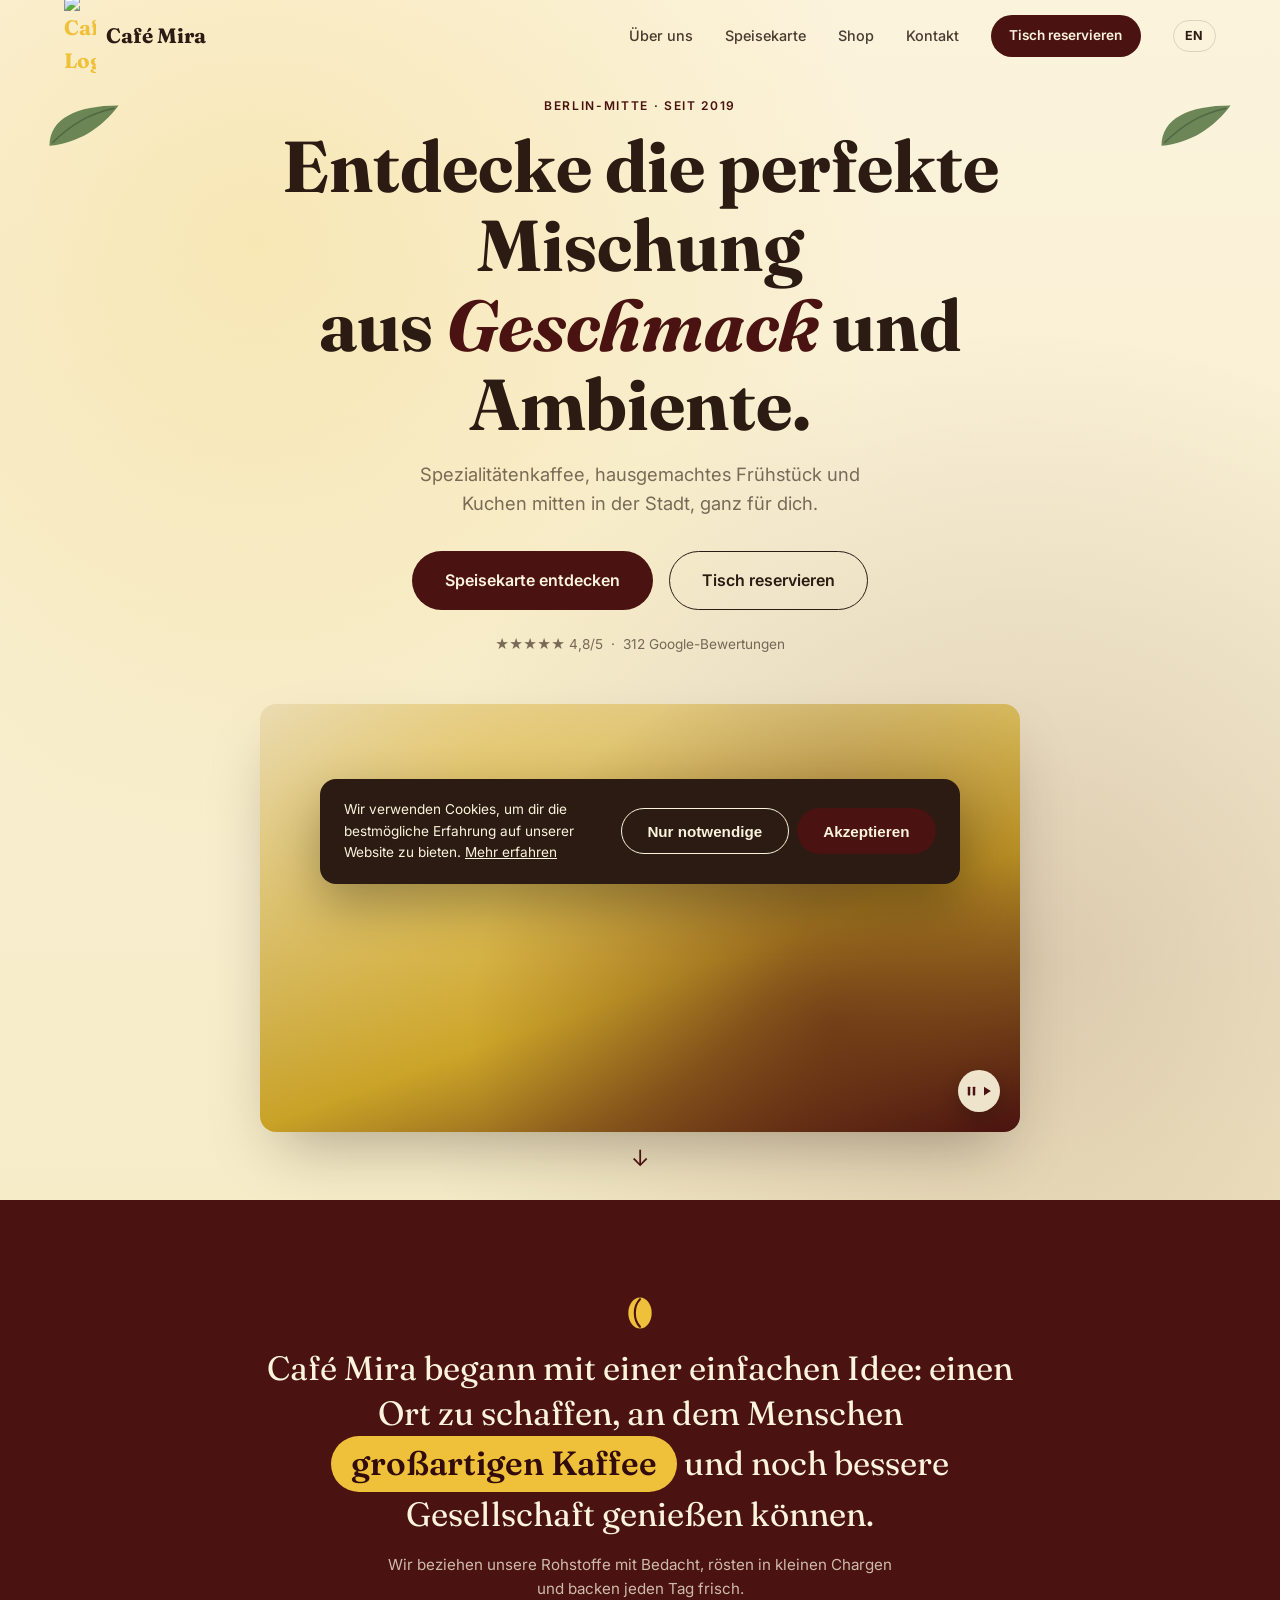
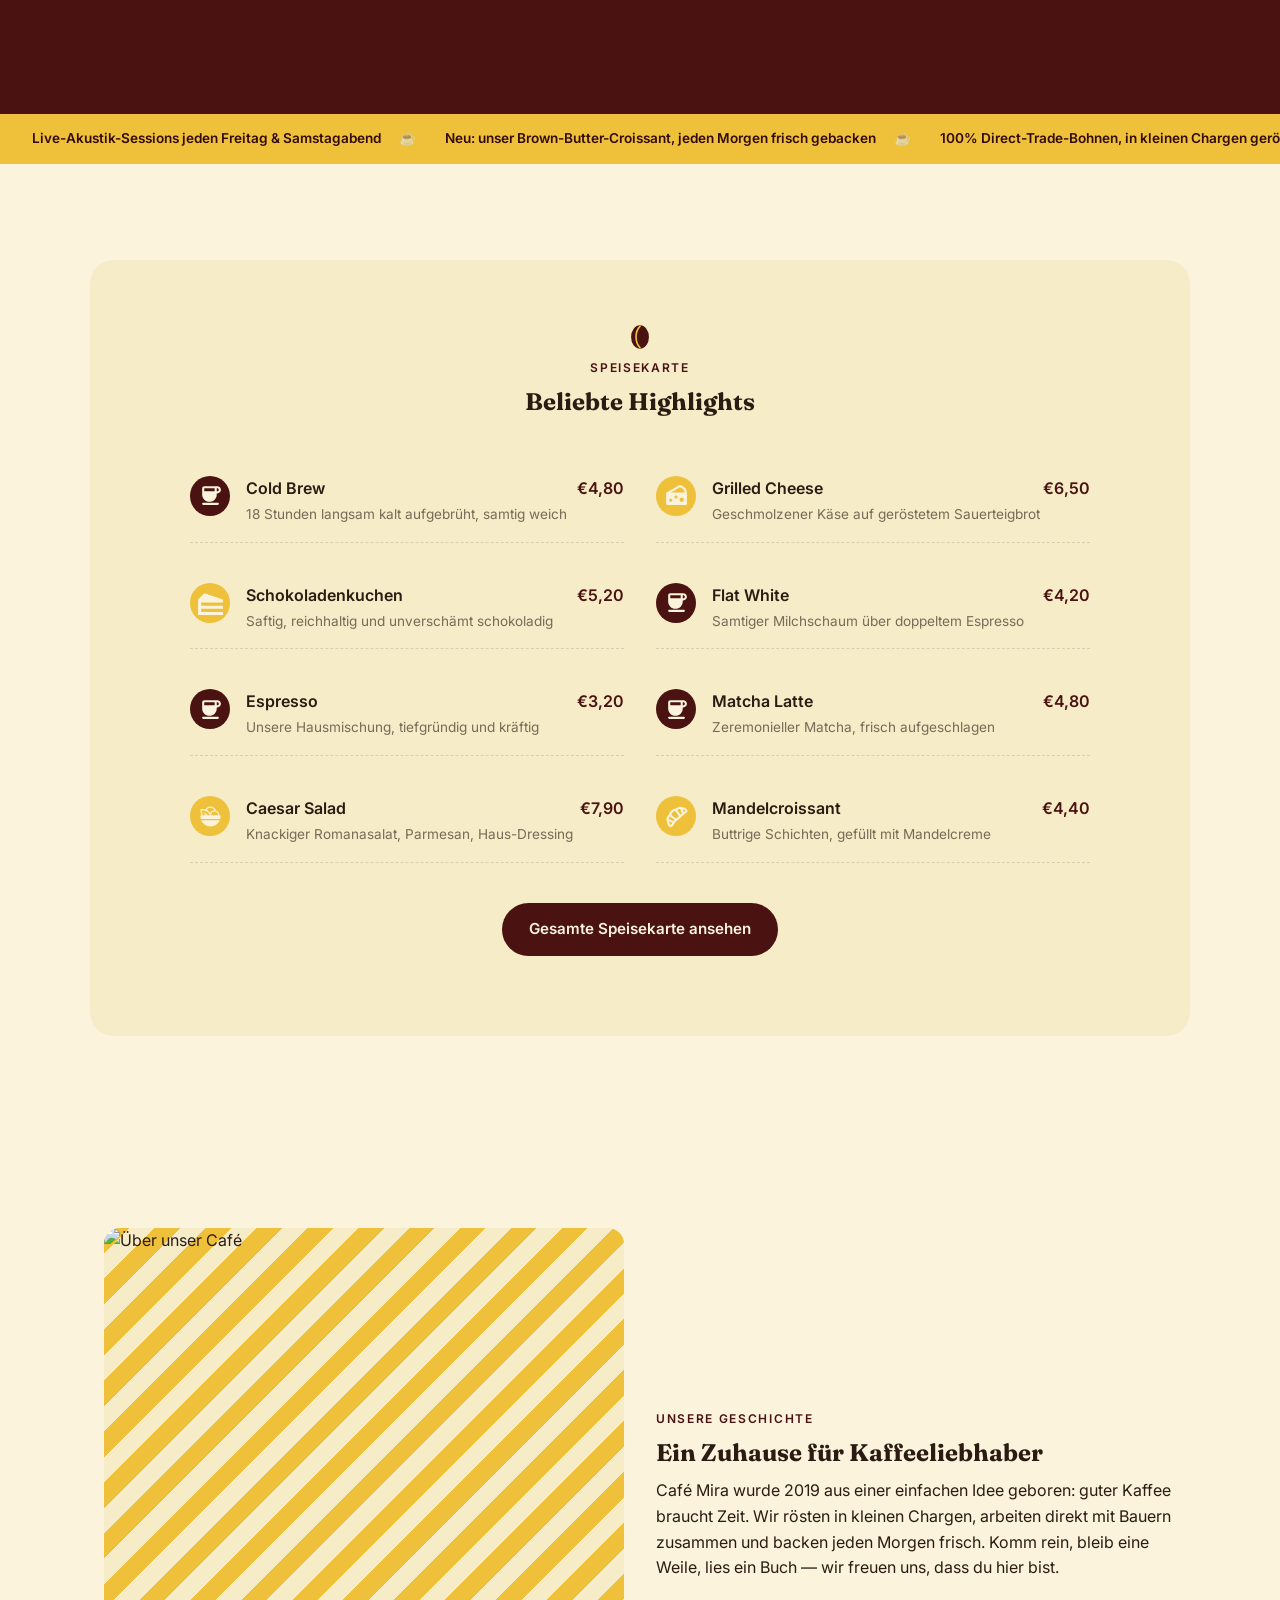
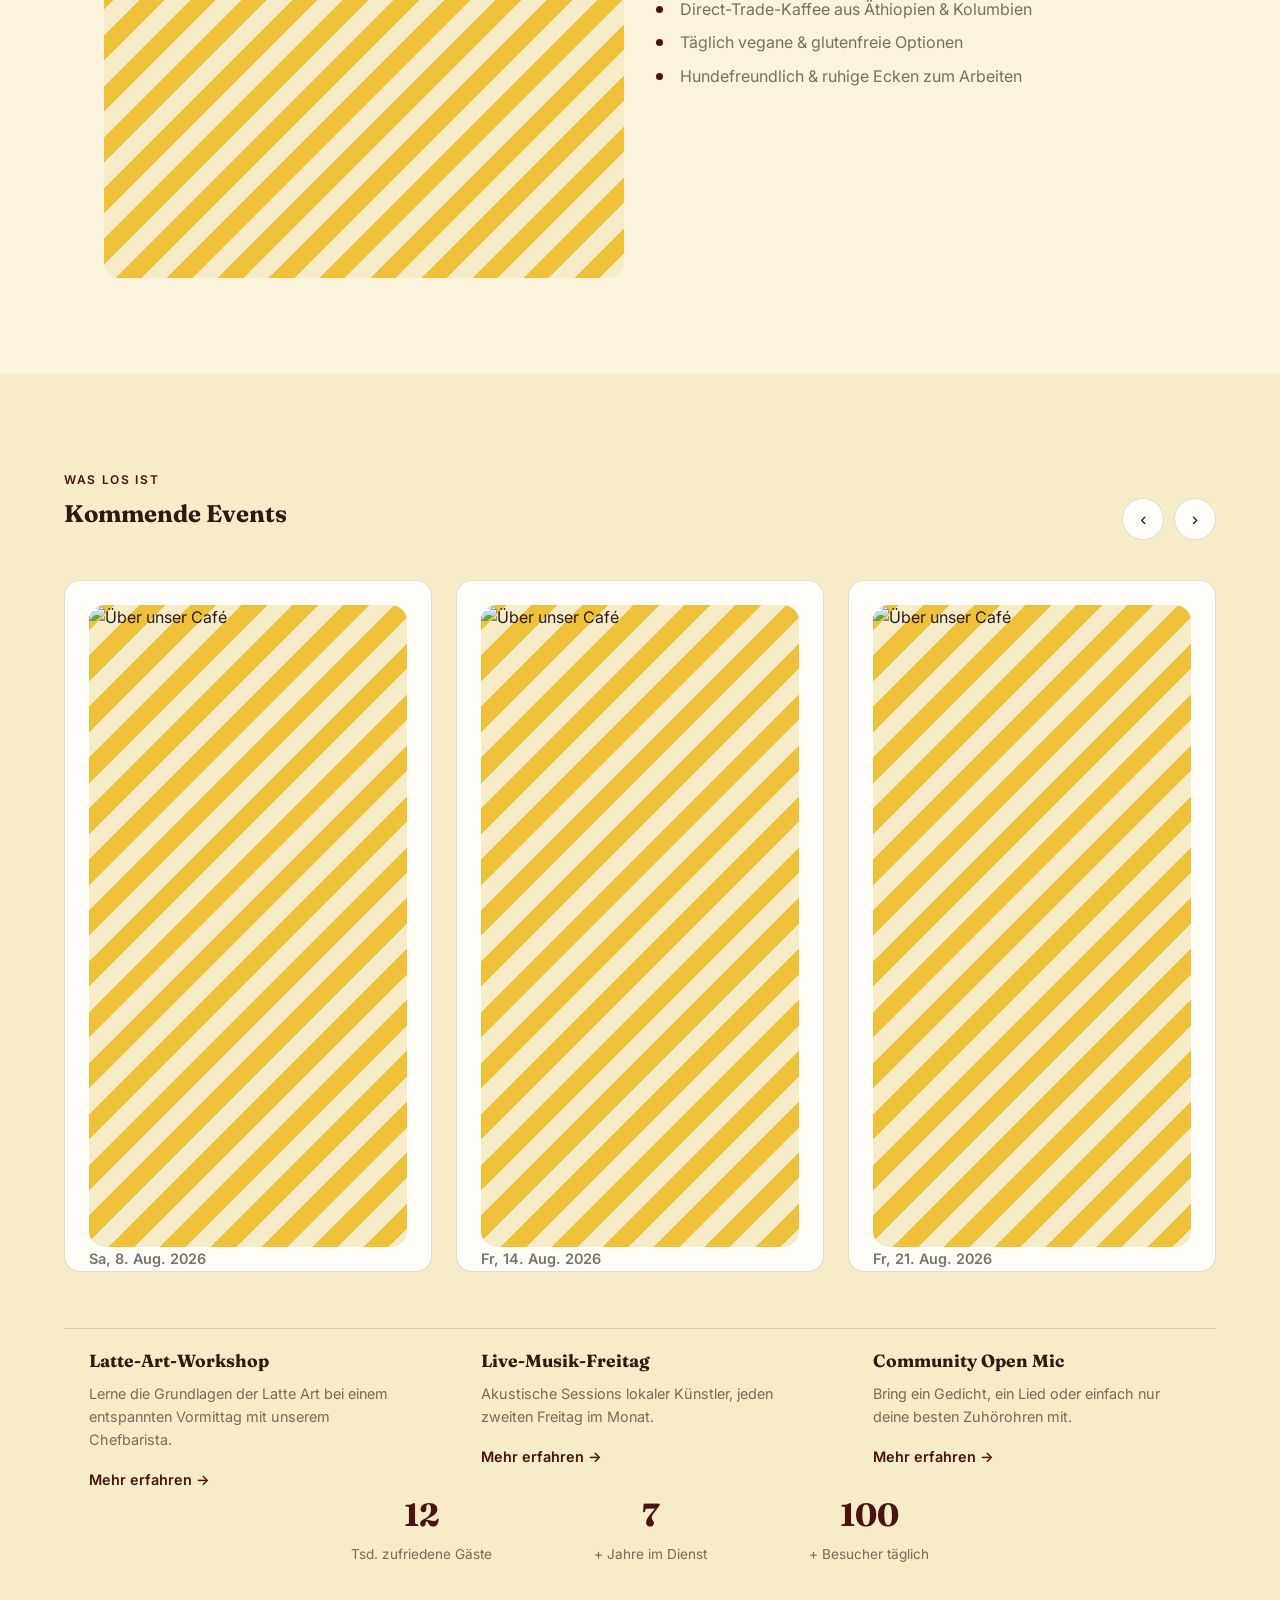
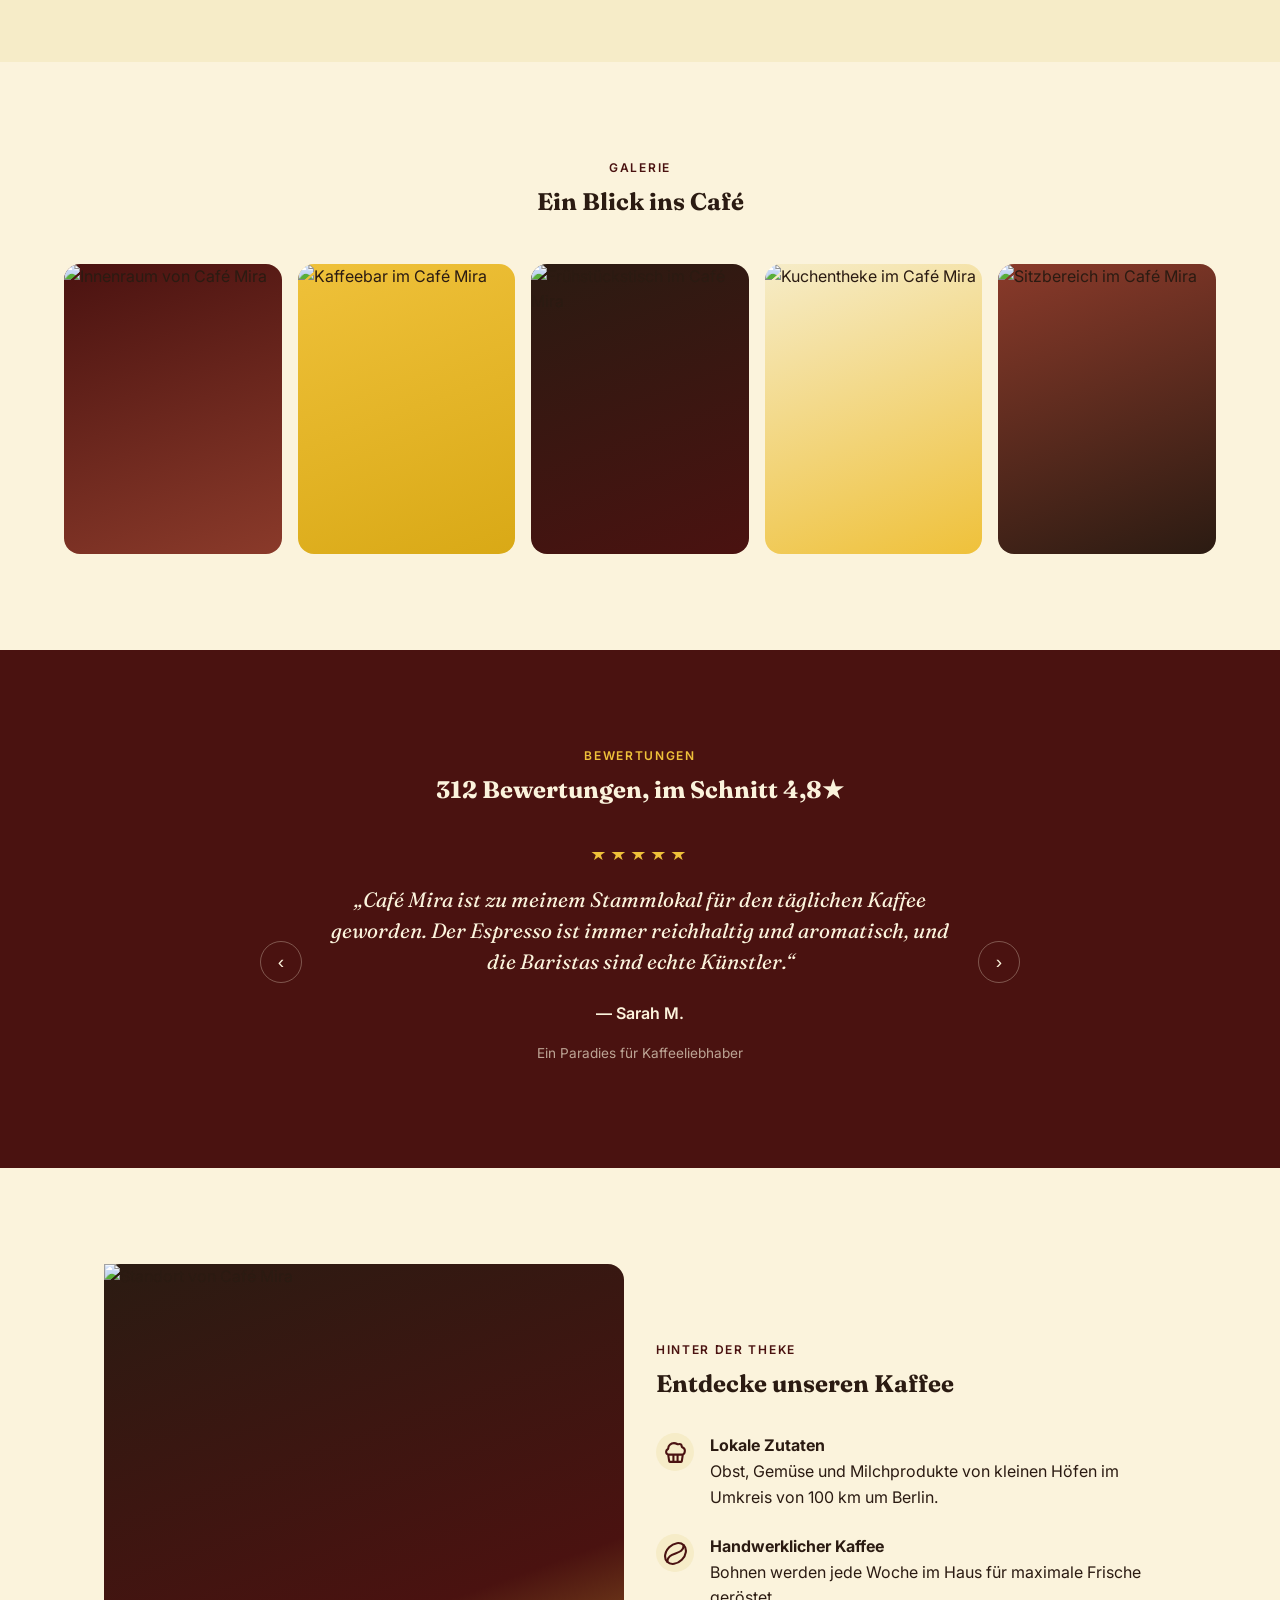
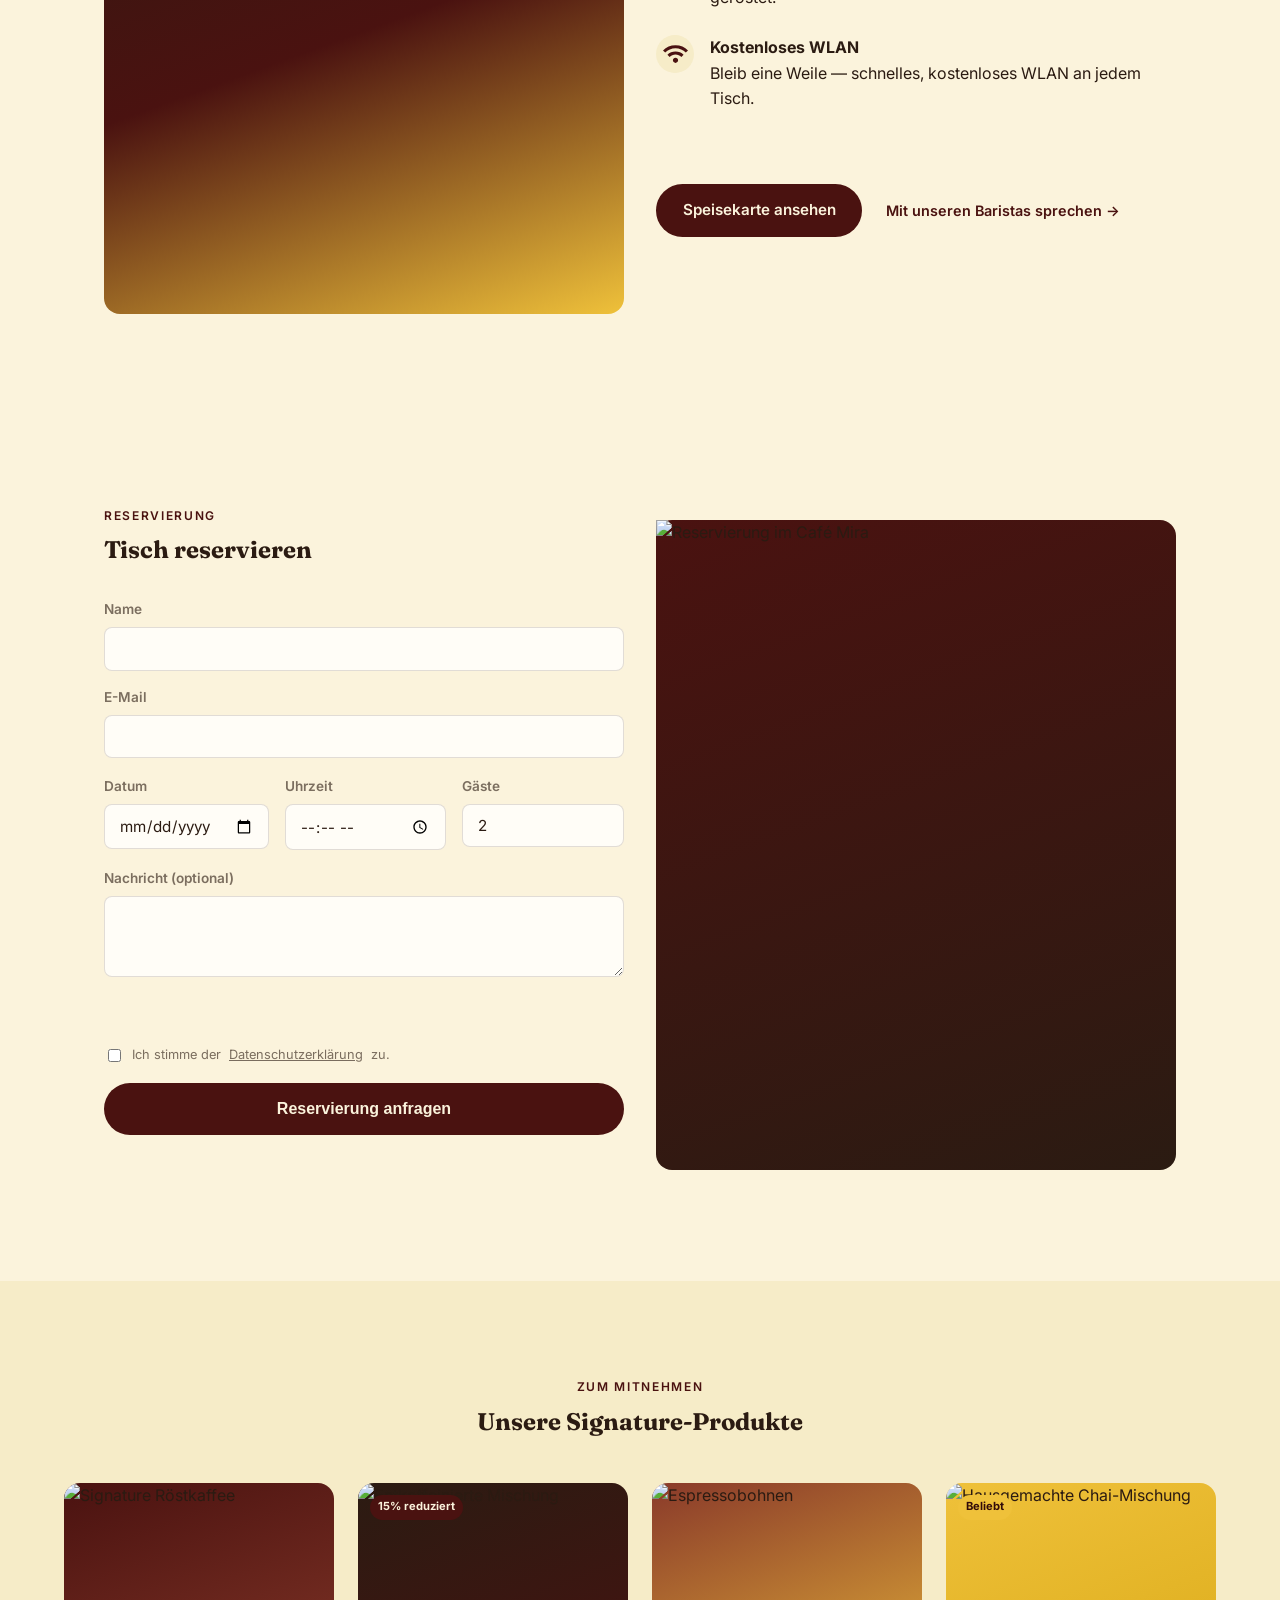
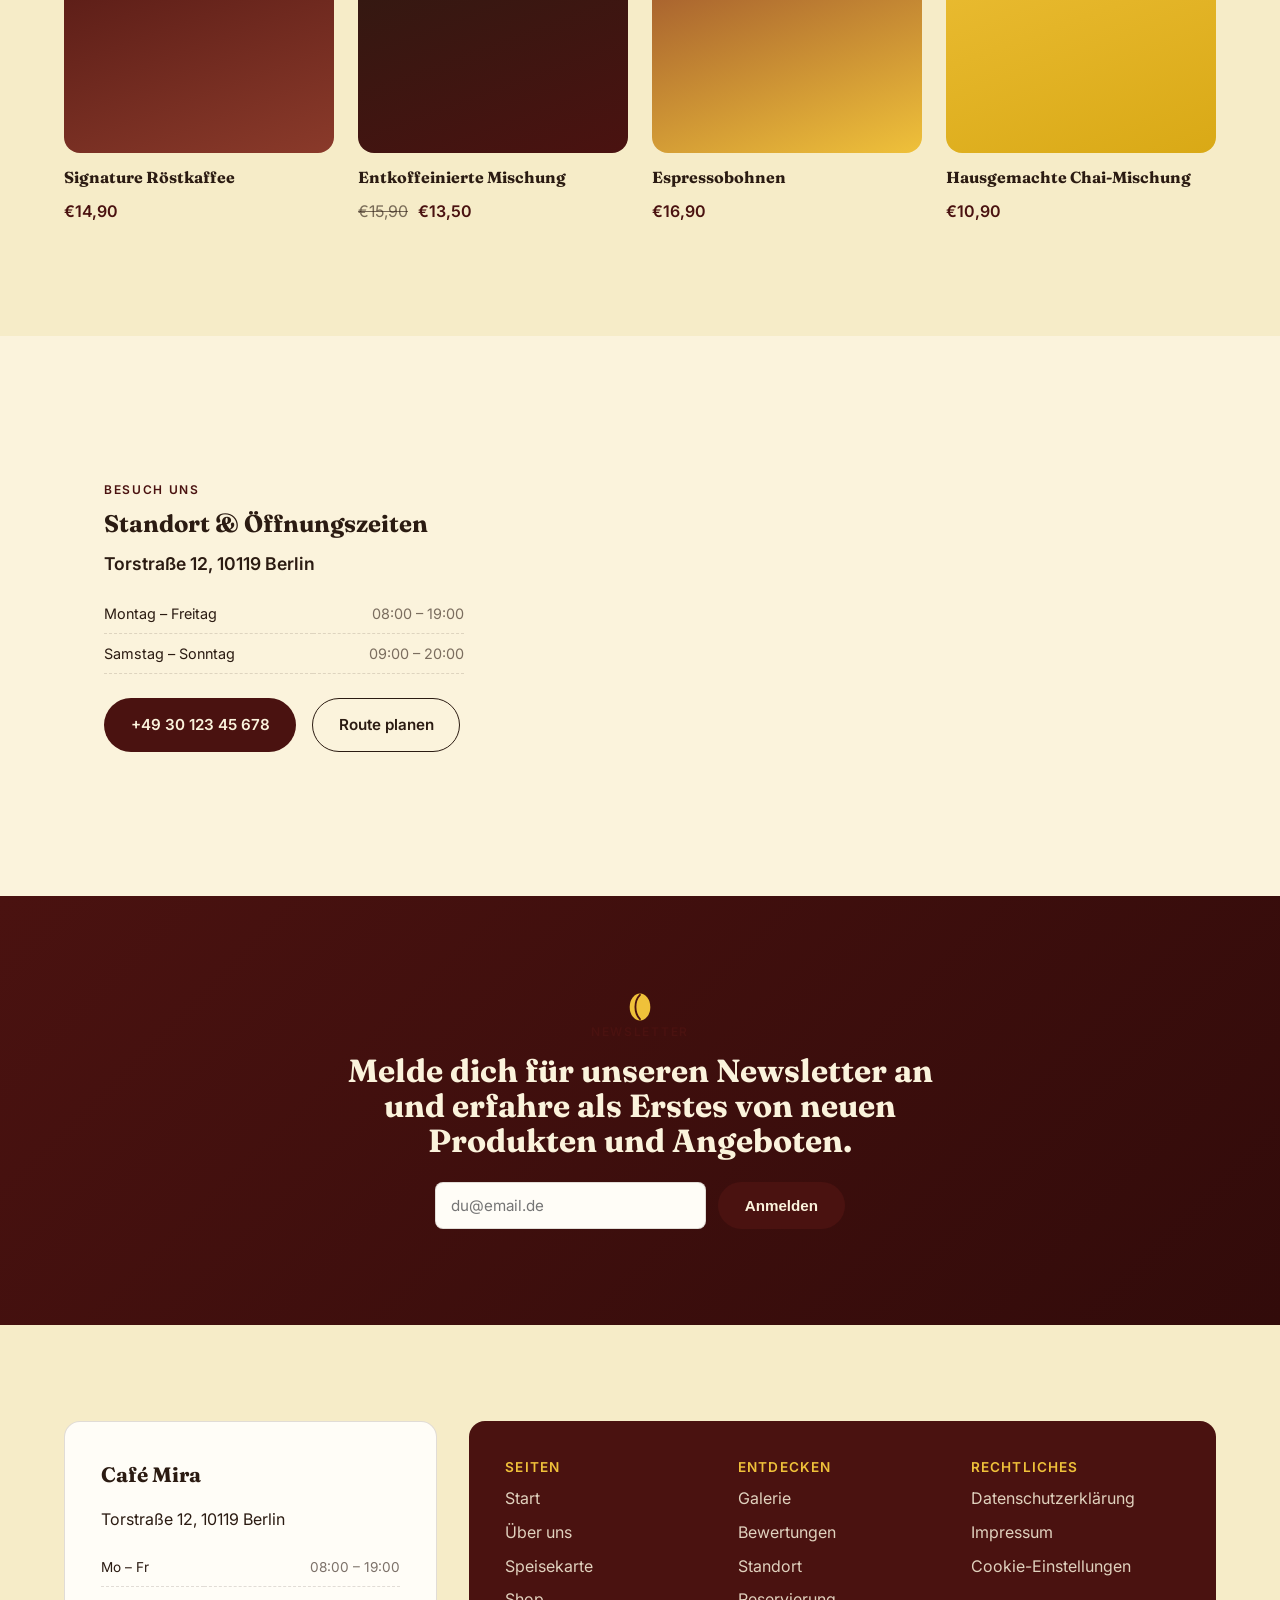
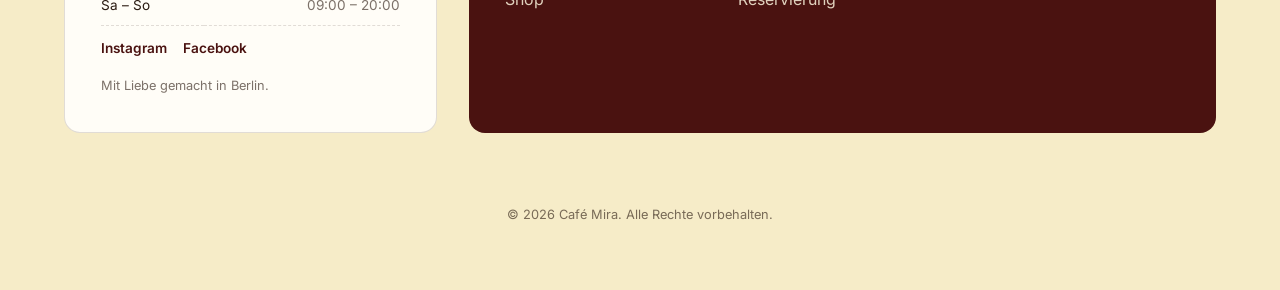
==== de/index.html @ 930c8182 "Add German language version with navbar language switch - Full German translation of the homepage at" ====
<!DOCTYPE html>
<html lang="de">
<head>
<meta charset="UTF-8">
<meta name="viewport" content="width=device-width, initial-scale=1.0">
<title>Café Mira — Spezialitätenkaffee & Frühstück in Berlin-Mitte</title>
<meta name="description" content="Café Mira in Berlin-Mitte: Spezialitätenkaffee, hausgemachtes Frühstück und Kuchen, Live-Musik-Abende. Täglich ab 8 Uhr geöffnet. Reserviere noch heute deinen Tisch.">
<meta name="keywords" content="Café Berlin, Spezialitätenkaffee, Frühstück, Brunch, Kaffee Mitte">
<meta name="author" content="Café Mira">
<link rel="canonical" href="https://www.cafe-mira.example/de/">
<link rel="alternate" hreflang="en" href="https://www.cafe-mira.example/">
<link rel="alternate" hreflang="de" href="https://www.cafe-mira.example/de/">
<link rel="alternate" hreflang="x-default" href="https://www.cafe-mira.example/">

<!-- Open Graph -->
<meta property="og:type" content="restaurant.menu">
<meta property="og:title" content="Café Mira — Spezialitätenkaffee & Frühstück in Berlin-Mitte">
<meta property="og:description" content="Spezialitätenkaffee, hausgemachtes Frühstück und Kuchen mitten in Berlin. Reserviere noch heute deinen Tisch.">
<meta property="og:image" content="../images/og-cover.jpg">
<meta property="og:locale" content="de_DE">
<meta property="og:url" content="https://www.cafe-mira.example/de/">

<!-- Twitter -->
<meta name="twitter:card" content="summary_large_image">
<meta name="twitter:title" content="Café Mira — Spezialitätenkaffee & Frühstück">
<meta name="twitter:description" content="Spezialitätenkaffee, hausgemachtes Frühstück und Kuchen in Berlin-Mitte.">
<meta name="twitter:image" content="../images/og-cover.jpg">

<link rel="icon" href="../images/logo_cafe.svg" media="(prefers-color-scheme: light)">
<link rel="icon" href="../images/logo_cafe-mira-white.png" media="(prefers-color-scheme: dark)">

<link rel="preconnect" href="https://fonts.googleapis.com">
<link href="https://fonts.googleapis.com/css2?family=Fraunces:opsz,wght@9..144,400;9..144,600;9..144,700&family=Inter:wght@400;500;600&display=swap" rel="stylesheet">
<link rel="stylesheet" href="../css/style.css">

<!-- Structured data: LocalBusiness / CafeOrCoffeeShop -->
<script type="application/ld+json">
{
  "@context": "https://schema.org",
  "@type": "CafeOrCoffeeShop",
  "name": "Café Mira",
  "image": "https://www.cafe-mira.example/images/og-cover.jpg",
  "url": "https://www.cafe-mira.example/de/",
  "telephone": "+49-30-1234567",
  "servesCuisine": "Café, Frühstück, Kuchen",
  "priceRange": "€€",
  "address": {
    "@type": "PostalAddress",
    "streetAddress": "Torstraße 12",
    "addressLocality": "Berlin",
    "postalCode": "10119",
    "addressCountry": "DE"
  },
  "geo": { "@type": "GeoCoordinates", "latitude": 52.5296, "longitude": 13.4014 },
  "openingHoursSpecification": [
    { "@type": "OpeningHoursSpecification", "dayOfWeek": ["Monday","Tuesday","Wednesday","Thursday","Friday"], "opens": "08:00", "closes": "19:00" },
    { "@type": "OpeningHoursSpecification", "dayOfWeek": ["Saturday","Sunday"], "opens": "09:00", "closes": "20:00" }
  ],
  "aggregateRating": { "@type": "AggregateRating", "ratingValue": "4.8", "reviewCount": "312" },
  "sameAs": ["https://www.instagram.com/cafemira", "https://www.facebook.com/cafemira"],
  "inLanguage": "de"
}
</script>
</head>
<body>

<!-- Cookie consent (GDPR / EU market) -->
<div class="cookie-banner" id="cookieBanner" role="dialog" aria-live="polite" aria-label="Cookie-Hinweis">
  <p>Wir verwenden Cookies, um dir die bestmögliche Erfahrung auf unserer Website zu bieten. <a href="privacy.html">Mehr erfahren</a></p>
  <div class="cookie-actions">
    <button class="btn btn--ghost" id="cookieDecline">Nur notwendige</button>
    <button class="btn btn--primary" id="cookieAccept">Akzeptieren</button>
  </div>
</div>

<!-- Nav -->
<header class="nav" id="nav">
  <a href="#top" class="nav__logo">
    <span class="nav__logo-mark">
     <img src="/images/logo_cafe.svg" alt="Café-Logo" style="width: 100%; max-width: 200px; height: auto; display: block;">
    </span>
    Café Mira
  </a>
  <nav class="nav__links" id="navLinks">
    <a href="#about">Über uns</a>
    <a href="#menu">Speisekarte</a>
    <a href="#shop">Shop</a>
    <a href="#contact">Kontakt</a>
    <a href="#contact" class="btn btn--primary btn--sm">Tisch reservieren</a>
    <a href="../index.html" class="nav__lang" hreflang="en" lang="en" aria-label="Switch to English">EN</a>
  </nav>
  <button class="nav__burger" id="navBurger" aria-label="Menü öffnen" aria-expanded="false">
    <span></span><span></span><span></span>
  </button>
</header>
<!-- Hero -->
<section class="hero" id="top">
  <div class="hero__bg" aria-hidden="true"></div>
  <svg class="leaf leaf--left float" viewBox="0 0 100 60" width="72" aria-hidden="true"><path d="M2 58C2 20 40 2 98 2 C74 34 42 54 2 58Z" fill="#5C7A4A"/><path d="M6 54C30 30 55 14 92 6" stroke="#3E5A32" stroke-width="2" fill="none"/></svg>
  <svg class="leaf leaf--right float" viewBox="0 0 100 60" width="72" aria-hidden="true"><path d="M98 58C98 20 60 2 2 2 C26 34 58 54 98 58Z" fill="#5C7A4A"/><path d="M94 54C70 30 45 14 8 6" stroke="#3E5A32" stroke-width="2" fill="none"/></svg>

  <div class="hero__content">
    <p class="eyebrow reveal">Berlin-Mitte · seit 2019</p>
    <h1 class="hero__title">
      <span class="word" style="--i:0">Entdecke</span>
      <span class="word" style="--i:1">die</span>
      <span class="word" style="--i:2">perfekte</span>
      <span class="word" style="--i:3">Mischung</span><br>
      <span class="word" style="--i:4">aus</span>
      <span class="word" style="--i:5"><em>Geschmack</em></span>
      <span class="word" style="--i:6">und</span>
      <span class="word" style="--i:7">Ambiente.</span>
    </h1>
    <p class="hero__lede reveal" style="--i:1">Spezialitätenkaffee, hausgemachtes Frühstück und Kuchen  mitten in der Stadt, ganz für dich.</p>
    <div class="hero__cta reveal" style="--i:2">
      <a href="#menu" class="btn btn--primary btn--lg">Speisekarte entdecken</a>
      <a href="#contact" class="btn btn--ghost btn--lg">Tisch reservieren</a>
    </div>
    <div class="hero__trust reveal" style="--i:3">
      <span>★★★★★ 4,8/5</span><span>·</span><span>312 Google-Bewertungen</span>
    </div>

    <div class="hero__media reveal" style="--i:4">
      <div class="hero__scene" id="heroScene">
        <video autoplay muted loop playsinline aria-label="Barista bereitet Kaffee zu">
          <source src="../images/2649816_Barista_Preparing_1920x1080.mp4" type="video/mp4">
        </video>
      </div>
      <button class="hero__playbtn" id="heroPlayBtn" aria-label="Ambiente-Animation pausieren" aria-pressed="true">
        <svg id="iconPause" viewBox="0 0 24 24" width="16" height="16" fill="currentColor"><rect x="6" y="5" width="4" height="14" rx="1"/><rect x="14" y="5" width="4" height="14" rx="1"/></svg>
        <svg id="iconPlay" viewBox="0 0 24 24" width="16" height="16" fill="currentColor" hidden><path d="M8 5v14l11-7L8 5Z"/></svg>
      </button>
    </div>
  </div>
  <a href="#quote" class="hero__scroll" aria-label="Nach unten scrollen">↓</a>
</section>

<!-- Quote band -->
<section class="quote" id="quote">
  <svg class="bean-icon float" viewBox="0 0 64 64" width="34" height="34" aria-hidden="true"><ellipse cx="32" cy="32" rx="22" ry="29" fill="#EFC13A"/><path d="M32 6C19 19,19 45,32 58" stroke="#4A1210" stroke-width="4" fill="none" stroke-linecap="round"/></svg>
  <p class="quote__text reveal">Café Mira begann mit einer einfachen Idee: einen Ort zu schaffen, an dem Menschen <span class="pill">großartigen Kaffee</span> und noch bessere Gesellschaft genießen können.</p>
  <p class="quote__sub reveal" style="--i:1">Wir beziehen unsere Rohstoffe mit Bedacht, rösten in kleinen Chargen und backen jeden Tag frisch.</p>
</section>

<!-- Marquee ticker -->
<div class="ticker" aria-hidden="true">
  <div class="ticker__track">
    <span>Live-Akustik-Sessions jeden Freitag &amp; Samstagabend</span>
    <span>Neu: unser Brown-Butter-Croissant, jeden Morgen frisch gebacken</span>
    <span>100% Direct-Trade-Bohnen, in kleinen Chargen geröstet</span>
    <span>Jetzt private Events buchen — frag unser Team nach Details</span>
    <span>Live-Akustik-Sessions jeden Freitag &amp; Samstagabend</span>
    <span>Neu: unser Brown-Butter-Croissant, jeden Morgen frisch gebacken</span>
    <span>100% Direct-Trade-Bohnen, in kleinen Chargen geröstet</span>
    <span>Jetzt private Events buchen — frag unser Team nach Details</span>
  </div>
</div>

<!-- Featured menu -->
<section class="menu" id="menu">
  <div class="menu__card">
    <svg class="bean-icon bean-icon--sm" viewBox="0 0 64 64" width="26" height="26" aria-hidden="true"><ellipse cx="32" cy="32" rx="22" ry="29" fill="#4A1210"/><path d="M32 6C19 19,19 45,32 58" stroke="#EFC13A" stroke-width="4" fill="none" stroke-linecap="round"/></svg>
    <p class="eyebrow center reveal">Speisekarte</p>
    <h2 class="center reveal">Beliebte Highlights</h2>

    <div class="menu__grid">
      <div class="menu-card reveal" style="--i:0">
        <span class="menu-card__icon"><svg width="25" height="25" viewBox="0 0 48 48" fill="none" xmlns="http://www.w3.org/2000/svg">
<path d="M22 36C18.1 36 14.792 34.642 12.076 31.926C9.36001 29.21 8.00134 25.9013 8.00001 22V10C8.00001 8.9 8.39201 7.95867 9.17601 7.176C9.96001 6.39333 10.9013 6.00133 12 6H37C38.9333 6 40.5833 6.68333 41.95 8.05C43.3167 9.41667 44 11.0667 44 13C44 14.9333 43.3167 16.5833 41.95 17.95C40.5833 19.3167 38.9333 20 37 20H36V22C36 25.9 34.642 29.2087 31.926 31.926C29.21 34.6433 25.9013 36.0013 22 36ZM12 16H32V10H12V16ZM36 16H37C37.8333 16 38.542 15.7087 39.126 15.126C39.71 14.5433 40.0013 13.8347 40 13C39.9987 12.1653 39.7073 11.4573 39.126 10.876C38.5447 10.2947 37.836 10.0027 37 10H36V16ZM10 42C9.43334 42 8.95867 41.808 8.57601 41.424C8.19334 41.04 8.00134 40.5653 8.00001 40C7.99867 39.4347 8.19067 38.96 8.57601 38.576C8.96134 38.192 9.43601 38 10 38H38C38.5667 38 39.042 38.192 39.426 38.576C39.81 38.96 40.0013 39.4347 40 40C39.9987 40.5653 39.8067 41.0407 39.424 41.426C39.0413 41.8113 38.5667 42.0027 38 42H10Z" fill="#FBF3DC"/>
</svg></span>
        <span class="menu-card__body">
          <span class="menu-card__top"><span class="menu-card__name">Cold Brew</span><span class="menu-card__price">€4,80</span></span>
          <span class="menu-card__desc">18 Stunden langsam kalt aufgebrüht, samtig weich</span>
        </span>
      </div>
      <div class="menu-card reveal" style="--i:1">
        <span class="menu-card__icon menu-card__icon--food"><svg width="25" height="25" viewBox="0 0 48 48" fill="none" xmlns="http://www.w3.org/2000/svg">
  <path d="M30.3195 4.02004C29.8585 3.93737 29.3832 4.02251 28.9795 4.26004L4.99953 18.28C4.99953 18.28 4.83953 18.42 4.73953 18.48C4.67953 18.54 4.59953 18.58 4.53953 18.64C4.39953 18.8 4.27953 18.96 4.19953 19.16C4.19953 19.18 4.15953 19.2 4.15953 19.24C4.05953 19.46 4.01953 19.7 4.01953 19.96V40.02C4.01953 41.12 4.91953 42.02 6.01953 42.02H42.0195C43.1195 42.02 44.0195 41.12 44.0195 40.02V20.02C44.0195 9.18004 35.0795 4.84004 30.3395 4.04004L30.3195 4.02004ZM12.9995 36C11.3395 36 9.99953 34.66 9.99953 33C9.99953 31.34 11.3395 30 12.9995 30C14.6595 30 15.9995 31.34 15.9995 33C15.9995 34.66 14.6595 36 12.9995 36ZM22.9995 30C21.3395 30 19.9995 28.66 19.9995 27C19.9995 25.34 21.3395 24 22.9995 24C24.6595 24 25.9995 25.34 25.9995 27C25.9995 28.66 24.6595 30 22.9995 30ZM33.9995 36C31.7995 36 29.9995 34.2 29.9995 32C29.9995 29.8 31.7995 28 33.9995 28C36.1995 28 37.9995 29.8 37.9995 32C37.9995 34.2 36.1995 36 33.9995 36ZM13.3995 18L30.3395 8.12004C32.4595 8.66004 38.8395 10.82 39.8595 18H13.3995Z" fill="#FBF3DC"/>
  </svg></span>
        <span class="menu-card__body">
          <span class="menu-card__top"><span class="menu-card__name">Grilled Cheese</span><span class="menu-card__price">€6,50</span></span>
          <span class="menu-card__desc">Geschmolzener Käse auf geröstetem Sauerteigbrot</span>
        </span>
      </div>
      <div class="menu-card reveal" style="--i:2">
        <span class="menu-card__icon menu-card__icon--food"><svg width="25" height="25" viewBox="0 0 37 37" fill="none" xmlns="http://www.w3.org/2000/svg">
<path d="M4.625 18.5V23.125H37V18.5M4.625 27.75V32.375H37V27.75M0 37V13.875L9.25 4.625L37 13.875V37" fill="#FBF3DC"/>
</svg></span>
        <span class="menu-card__body">
          <span class="menu-card__top"><span class="menu-card__name">Schokoladenkuchen</span><span class="menu-card__price">€5,20</span></span>
          <span class="menu-card__desc">Saftig, reichhaltig und unverschämt schokoladig</span>
        </span>
      </div>
      <div class="menu-card reveal" style="--i:3">
        <span class="menu-card__icon"><svg width="25" height="25" viewBox="0 0 48 48" fill="none" xmlns="http://www.w3.org/2000/svg">
<path d="M22 36C18.1 36 14.792 34.642 12.076 31.926C9.36001 29.21 8.00134 25.9013 8.00001 22V10C8.00001 8.9 8.39201 7.95867 9.17601 7.176C9.96001 6.39333 10.9013 6.00133 12 6H37C38.9333 6 40.5833 6.68333 41.95 8.05C43.3167 9.41667 44 11.0667 44 13C44 14.9333 43.3167 16.5833 41.95 17.95C40.5833 19.3167 38.9333 20 37 20H36V22C36 25.9 34.642 29.2087 31.926 31.926C29.21 34.6433 25.9013 36.0013 22 36ZM12 16H32V10H12V16ZM36 16H37C37.8333 16 38.542 15.7087 39.126 15.126C39.71 14.5433 40.0013 13.8347 40 13C39.9987 12.1653 39.7073 11.4573 39.126 10.876C38.5447 10.2947 37.836 10.0027 37 10H36V16ZM10 42C9.43334 42 8.95867 41.808 8.57601 41.424C8.19334 41.04 8.00134 40.5653 8.00001 40C7.99867 39.4347 8.19067 38.96 8.57601 38.576C8.96134 38.192 9.43601 38 10 38H38C38.5667 38 39.042 38.192 39.426 38.576C39.81 38.96 40.0013 39.4347 40 40C39.9987 40.5653 39.8067 41.0407 39.424 41.426C39.0413 41.8113 38.5667 42.0027 38 42H10Z" fill="#FBF3DC"/>
</svg></span>
        <span class="menu-card__body">
          <span class="menu-card__top"><span class="menu-card__name">Flat White</span><span class="menu-card__price">€4,20</span></span>
          <span class="menu-card__desc">Samtiger Milchschaum über doppeltem Espresso</span>
        </span>
      </div>
      <div class="menu-card reveal" style="--i:4">
        <span class="menu-card__icon"><svg width="25" height="25" viewBox="0 0 48 48" fill="none" xmlns="http://www.w3.org/2000/svg">
<path d="M22 36C18.1 36 14.792 34.642 12.076 31.926C9.36001 29.21 8.00134 25.9013 8.00001 22V10C8.00001 8.9 8.39201 7.95867 9.17601 7.176C9.96001 6.39333 10.9013 6.00133 12 6H37C38.9333 6 40.5833 6.68333 41.95 8.05C43.3167 9.41667 44 11.0667 44 13C44 14.9333 43.3167 16.5833 41.95 17.95C40.5833 19.3167 38.9333 20 37 20H36V22C36 25.9 34.642 29.2087 31.926 31.926C29.21 34.6433 25.9013 36.0013 22 36ZM12 16H32V10H12V16ZM36 16H37C37.8333 16 38.542 15.7087 39.126 15.126C39.71 14.5433 40.0013 13.8347 40 13C39.9987 12.1653 39.7073 11.4573 39.126 10.876C38.5447 10.2947 37.836 10.0027 37 10H36V16ZM10 42C9.43334 42 8.95867 41.808 8.57601 41.424C8.19334 41.04 8.00134 40.5653 8.00001 40C7.99867 39.4347 8.19067 38.96 8.57601 38.576C8.96134 38.192 9.43601 38 10 38H38C38.5667 38 39.042 38.192 39.426 38.576C39.81 38.96 40.0013 39.4347 40 40C39.9987 40.5653 39.8067 41.0407 39.424 41.426C39.0413 41.8113 38.5667 42.0027 38 42H10Z" fill="#FBF3DC"/>
</svg></span>
        <span class="menu-card__body">
          <span class="menu-card__top"><span class="menu-card__name">Espresso</span><span class="menu-card__price">€3,20</span></span>
          <span class="menu-card__desc">Unsere Hausmischung, tiefgründig und kräftig</span>
        </span>
      </div>
      <div class="menu-card reveal" style="--i:5">
        <span class="menu-card__icon"><svg width="25" height="25" viewBox="0 0 48 48" fill="none" xmlns="http://www.w3.org/2000/svg">
<path d="M22 36C18.1 36 14.792 34.642 12.076 31.926C9.36001 29.21 8.00134 25.9013 8.00001 22V10C8.00001 8.9 8.39201 7.95867 9.17601 7.176C9.96001 6.39333 10.9013 6.00133 12 6H37C38.9333 6 40.5833 6.68333 41.95 8.05C43.3167 9.41667 44 11.0667 44 13C44 14.9333 43.3167 16.5833 41.95 17.95C40.5833 19.3167 38.9333 20 37 20H36V22C36 25.9 34.642 29.2087 31.926 31.926C29.21 34.6433 25.9013 36.0013 22 36ZM12 16H32V10H12V16ZM36 16H37C37.8333 16 38.542 15.7087 39.126 15.126C39.71 14.5433 40.0013 13.8347 40 13C39.9987 12.1653 39.7073 11.4573 39.126 10.876C38.5447 10.2947 37.836 10.0027 37 10H36V16ZM10 42C9.43334 42 8.95867 41.808 8.57601 41.424C8.19334 41.04 8.00134 40.5653 8.00001 40C7.99867 39.4347 8.19067 38.96 8.57601 38.576C8.96134 38.192 9.43601 38 10 38H38C38.5667 38 39.042 38.192 39.426 38.576C39.81 38.96 40.0013 39.4347 40 40C39.9987 40.5653 39.8067 41.0407 39.424 41.426C39.0413 41.8113 38.5667 42.0027 38 42H10Z" fill="#FBF3DC"/>
</svg></span>
        <span class="menu-card__body">
          <span class="menu-card__top"><span class="menu-card__name">Matcha Latte</span><span class="menu-card__price">€4,80</span></span>
          <span class="menu-card__desc">Zeremonieller Matcha, frisch aufgeschlagen</span>
        </span>
      </div>
      <div class="menu-card reveal" style="--i:6">
        <span class="menu-card__icon menu-card__icon--food"><svg width="25" height="25" viewBox="0 0 48 48" fill="none" xmlns="http://www.w3.org/2000/svg">
<path d="M16.6166 11.5992C17.3552 10.2337 18.4578 9.09972 19.8019 8.32297C21.146 7.54623 22.679 7.15714 24.2309 7.19891C25.7827 7.24067 27.2926 7.71166 28.593 8.55958C29.8933 9.4075 30.9333 10.5992 31.5974 12.0024C29.8492 12.0417 28.1504 12.5895 26.7085 13.5788C25.2666 14.568 24.1441 15.9559 23.4782 17.5728C22.8633 16.5499 22.1277 15.6047 21.287 14.7576C19.9349 13.4298 18.3523 12.3596 16.6166 11.5992ZM40.7822 21.6C40.795 21.4016 40.8014 21.2016 40.8014 21C40.8022 19.0499 40.1696 17.1522 38.9988 15.5927C37.8279 14.0332 36.1823 12.8962 34.3094 12.3528C33.6625 10.3034 32.4192 8.49351 30.7384 7.15441C29.0576 5.81531 27.0157 5.00784 24.8736 4.83521C22.7315 4.66259 20.5867 5.13266 18.7131 6.18533C16.8396 7.23799 15.3225 8.82544 14.3558 10.7448C13.4011 10.4476 12.4288 10.2103 11.4446 10.0344C9.77986 9.73529 8.09116 9.58988 6.3998 9.59996L5.9582 9.61436H5.9486C5.65503 9.6315 5.37797 9.75585 5.17003 9.96379C4.96209 10.1717 4.83774 10.4488 4.8206 10.7424V10.7448L4.8014 11.196C4.79008 12.8896 4.93469 14.5808 5.2334 16.248C5.5286 17.8848 6.0278 19.7616 6.8774 21.6H6.0014C5.68314 21.6 5.37791 21.7264 5.15287 21.9514C4.92783 22.1765 4.8014 22.4817 4.8014 22.8V24C4.8014 25.656 5.0126 27.264 5.4062 28.8H42.5966C42.9998 27.2319 43.203 25.6191 43.2014 24V22.8C43.2014 22.4817 43.075 22.1765 42.8499 21.9514C42.6249 21.7264 42.3197 21.6 42.0014 21.6H40.7822ZM9.563 21.6C8.5214 19.7232 7.9262 17.6664 7.595 15.8208C7.36864 14.5605 7.23866 13.2848 7.2062 12.0048L7.4798 12.0144C8.3726 12.0456 9.6158 12.1416 11.0174 12.396C13.8494 12.9072 17.1758 14.04 19.5902 16.4544C21.0686 17.9328 22.0694 19.7568 22.7414 21.6H18.5006L14.051 17.1504C13.9394 17.0389 13.807 16.9506 13.6613 16.8904C13.5156 16.8301 13.3594 16.7992 13.2017 16.7993C13.0441 16.7994 12.888 16.8306 12.7423 16.891C12.5967 16.9515 12.4644 17.04 12.353 17.1516C12.2416 17.2631 12.1532 17.3956 12.093 17.5413C12.0328 17.687 12.0018 17.8431 12.0019 18.0008C12.002 18.1585 12.0332 18.3146 12.0937 18.4602C12.1541 18.6058 12.2426 18.7381 12.3542 18.8496L15.107 21.6H9.563ZM25.2782 21.6L25.2134 21.4056C25.1612 20.5001 25.2961 19.5936 25.6098 18.7427C25.9235 17.8917 26.4092 17.1145 27.0366 16.4596C27.664 15.8048 28.4197 15.2862 29.2564 14.9363C30.0932 14.5865 30.9931 14.4128 31.8999 14.4262C32.8067 14.4396 33.7011 14.6398 34.5271 15.0142C35.3532 15.3886 36.0932 15.9292 36.701 16.6024C37.3088 17.2755 37.7714 18.0667 38.0598 18.9265C38.3482 19.7864 38.4563 20.6965 38.3774 21.6H25.2782ZM24.0014 43.2C20.1761 43.2008 16.4377 42.059 13.2657 39.921C10.0937 37.7829 7.63268 34.7461 6.1982 31.2H41.807C40.3724 34.7465 37.9109 37.7836 34.7385 39.9216C31.566 42.0597 27.8271 43.2013 24.0014 43.2Z" fill="#FBF3DC"/>
</svg>  </span>
        <span class="menu-card__body">
          <span class="menu-card__top"><span class="menu-card__name">Caesar Salad</span><span class="menu-card__price">€7,90</span></span>
          <span class="menu-card__desc">Knackiger Romanasalat, Parmesan, Haus-Dressing</span>
        </span>
      </div>
      <div class="menu-card reveal" style="--i:7">
        <span class="menu-card__icon menu-card__icon--food"><svg width="25" height="25" viewBox="0 0 48 48" fill="none" xmlns="http://www.w3.org/2000/svg">
<path d="M7.00014 29.0001C7.00014 29.0001 6.95614 32.7481 8.45614 37.2481C9.32914 39.8641 10.3701 41.4671 11.6791 42.2511C13.3561 43.2561 15.0761 41.2711 16.0581 39.5811C17.0201 37.9241 18.4331 36.2281 19.5481 35.0001M33.0001 7.91113C35.6231 8.35113 38.5321 8.91713 39.6261 9.41913C41.0521 10.0731 42.4861 11.4051 43.0571 12.8301C43.5881 14.1541 42.2101 15.1701 40.9641 15.8641C39.5591 16.6471 38.0951 17.8741 36.8991 19.0001" stroke="#FBF3DC" stroke-width="4" stroke-linecap="round" stroke-linejoin="round"/>
<path d="M24.2034 29.776L21.7014 31.513C21.2438 31.8308 20.8848 32.2709 20.6654 32.783C20.3562 33.5047 19.7738 34.0745 19.0456 34.368C18.3174 34.6614 17.5026 34.6546 16.7794 34.349L8.80442 30.98C8.0961 30.6808 7.532 30.1178 7.2315 29.41C6.93101 28.7023 6.91771 27.9054 7.19441 27.188L7.64442 26.019C8.52353 23.736 10.1322 21.8074 12.2204 20.533M30.7214 24.508L32.1114 23.004L33.0234 22.017C33.3383 21.6758 33.7217 21.4049 34.1484 21.222C34.921 20.8909 35.5385 20.2779 35.8751 19.5077C36.2118 18.7375 36.2423 17.8679 35.9604 17.076L33.1084 9.066C32.8787 8.42032 32.4199 7.88146 31.8192 7.55168C31.2184 7.2219 30.5175 7.12415 29.8494 7.277L28.6314 7.556C25.9768 8.1629 23.6495 9.75018 22.1154 12" stroke="#FBF3DC" stroke-width="4" stroke-linecap="round" stroke-linejoin="round"/>
<path d="M13.4101 23.0791C12.6221 22.5144 12.0784 21.6711 11.8896 20.7202C11.7007 19.7693 11.8807 18.7821 12.3931 17.9591C13.9428 15.4658 16.0493 13.3656 18.5471 11.8231C19.3542 11.325 20.3183 11.1467 21.2502 11.3232C22.182 11.4998 23.0141 12.0184 23.5831 12.7771L29.5151 20.6861C29.8374 21.1158 30.0698 21.6059 30.1986 22.1273C30.3273 22.6487 30.3498 23.1907 30.2646 23.7209C30.1794 24.2512 29.9883 24.7588 29.7026 25.2137C29.417 25.6685 29.0427 26.0611 28.6021 26.3681L28.3621 26.5351C28.0611 26.7451 27.7901 26.9951 27.5581 27.2781L26.8741 28.1101C26.2303 28.8939 25.3129 29.4038 24.3074 29.5368C23.3019 29.6697 22.2834 29.4157 21.4581 28.8261L13.4101 23.0791Z" stroke="#FBF3DC" stroke-width="4"/>
</svg></span>
        <span class="menu-card__body">
          <span class="menu-card__top"><span class="menu-card__name">Mandelcroissant</span><span class="menu-card__price">€4,40</span></span>
          <span class="menu-card__desc">Buttrige Schichten, gefüllt mit Mandelcreme</span>
        </span>
      </div>
    </div>

    <p class="center reveal" style="margin-top:2.5rem;"><a href="#menu" class="btn btn--primary">Gesamte Speisekarte ansehen</a></p>
  </div>
</section>

<!-- About -->
<section class="about" id="about">
  <img src="../images/about-photo.jpg" alt="Über unser Café" class="about__media">
  <div class="about__text">
    <p class="eyebrow reveal">Unsere Geschichte</p>
    <h2 class="reveal" style="--i:1">Ein Zuhause für Kaffeeliebhaber</h2>
    <p class="reveal" style="--i:2">Café Mira wurde 2019 aus einer einfachen Idee geboren: guter Kaffee braucht Zeit. Wir rösten in kleinen Chargen, arbeiten direkt mit Bauern zusammen und backen jeden Morgen frisch. Komm rein, bleib eine Weile, lies ein Buch — wir freuen uns, dass du hier bist.</p>
    <ul class="about__facts">
      <li class="reveal" style="--i:3">Direct-Trade-Kaffee aus Äthiopien &amp; Kolumbien</li>
      <li class="reveal" style="--i:4">Täglich vegane &amp; glutenfreie Optionen</li>
      <li class="reveal" style="--i:5">Hundefreundlich &amp; ruhige Ecken zum Arbeiten</li>
    </ul>
  </div>
</section>

<!-- Upcoming events -->
<section class="events">
  <div class="events__head">
    <div>
      <p class="eyebrow reveal">Was los ist</p>
      <h2 class="reveal" style="--i:1">Kommende Events</h2>
    </div>
    <div class="events__nav">
      <button class="round-btn" id="eventsPrev" aria-label="Vorheriges Event">‹</button>
      <button class="round-btn" id="eventsNext" aria-label="Nächstes Event">›</button>
    </div>
  </div>

  <div class="events__track" id="eventsTrack">
    <article class="event-card reveal" style="--i:0">
      <img src="../images/post1.jpg" alt="Über unser Café" class="about__media">
      <p class="event-card__date">Sa, 8. Aug. 2026</p>
      <h3>Latte-Art-Workshop</h3>
      <p>Lerne die Grundlagen der Latte Art bei einem entspannten Vormittag mit unserem Chefbarista.</p>
      <a href="#contact" class="link-arrow">Mehr erfahren →</a>
    </article>
    <article class="event-card reveal" style="--i:1">
      <img src="../images/post2.jpg" alt="Über unser Café" class="about__media">
      <p class="event-card__date">Fr, 14. Aug. 2026</p>
      <h3>Live-Musik-Freitag</h3>
      <p>Akustische Sessions lokaler Künstler, jeden zweiten Freitag im Monat.</p>
      <a href="#contact" class="link-arrow">Mehr erfahren →</a>
    </article>
    <article class="event-card reveal" style="--i:2">
      <img src="../images/post3.jpg" alt="Über unser Café" class="about__media">
      <p class="event-card__date">Fr, 21. Aug. 2026</p>
      <h3>Community Open Mic</h3>
      <p>Bring ein Gedicht, ein Lied oder einfach nur deine besten Zuhörohren mit.</p>
      <a href="#contact" class="link-arrow">Mehr erfahren →</a>
    </article>
  </div>

  <div class="stats">
    <div class="stats__item reveal" style="--i:0"><strong class="stats__counter" data-target="12">0</strong><span>Tsd. zufriedene Gäste</span></div>
    <div class="stats__item reveal" style="--i:1"><strong class="stats__counter" data-target="7">0</strong><span>+ Jahre im Dienst</span></div>
    <div class="stats__item reveal" style="--i:2"><strong class="stats__counter" data-target="100">0</strong><span>+ Besucher täglich</span></div>
  </div>
</section>

<!-- Gallery -->
<section class="gallery" id="gallery">
  <p class="eyebrow center reveal">Galerie</p>
  <h2 class="center reveal" style="--i:1">Ein Blick ins Café</h2>
  <div class="gallery__row">
    <img src="../images/inside1.jpg" alt="Innenraum von Café Mira" class="gallery__item gallery__item--a reveal" style="--i:0">
    <img src="../images/inside2.jpg" alt="Kaffeebar im Café Mira" class="gallery__item gallery__item--b reveal" style="--i:1">
    <img src="../images/inside3.jpg" alt="Frühstückstisch im Café Mira" class="gallery__item gallery__item--c reveal" style="--i:2">
    <img src="../images/inside4.jpg" alt="Kuchentheke im Café Mira" class="gallery__item gallery__item--d reveal" style="--i:3">
    <img src="../images/inside5.jpg" alt="Sitzbereich im Café Mira" class="gallery__item gallery__item--e reveal" style="--i:4">
  </div>
</section>

<!-- Testimonials -->
<section class="reviews" id="reviews">
  <p class="eyebrow center reveal">Bewertungen</p>
  <h2 class="center reveal" style="--i:1">312 Bewertungen, im Schnitt 4,8★</h2>
  <div class="testimonial">
    <button class="round-btn" id="testimonialPrev" aria-label="Vorherige Bewertung">‹</button>
    <script type="application/json" id="testimonialData">
      [
        { "quote": "Café Mira ist zu meinem Stammlokal für den täglichen Kaffee geworden. Der Espresso ist immer reichhaltig und aromatisch, und die Baristas sind echte Künstler.", "name": "Sarah M.", "role": "Ein Paradies für Kaffeeliebhaber" },
        { "quote": "Die Art von Café, in dem aus zwanzig Minuten schnell drei Stunden werden. Tolles Licht, noch bessere Backwaren.", "name": "Jonas P.", "role": "Stammgast seit 2021" },
        { "quote": "Ruhig genug zum Arbeiten, warm genug zum Verweilen. Mein Laptop und ich sind dankbar.", "name": "Marie L.", "role": "Freiberufliche Designerin" }
      ]
    </script>
    <div class="testimonial__body">
      <p class="testimonial__stars">★★★★★</p>
      <p class="testimonial__quote" id="testimonialQuote">„Café Mira ist zu meinem Stammlokal für den täglichen Kaffee geworden. Der Espresso ist immer reichhaltig und aromatisch, und die Baristas sind echte Künstler.“</p>
      <p class="testimonial__name" id="testimonialName">— Sarah M.</p>
      <p class="testimonial__role" id="testimonialRole">Ein Paradies für Kaffeeliebhaber</p>
    </div>
    <button class="round-btn" id="testimonialNext" aria-label="Nächste Bewertung">›</button>
  </div>
</section>

<!-- Discover our coffee -->
<section class="discover">
  <a href="https://www.google.com/maps/place/Caf%C3%A9+Mira/data=!4m2!3m1!1s0x0:0xeabbf9cbfc2d0c7b?sa=X&ved=1t:2428&ictx=111" target="_blank" rel="noopener" class="discover__media reveal" aria-label="Café Mira auf Google Maps öffnen">
    <img src="../images/inside1.jpg" alt="Standort von Café Mira" style="width:100%;height:100%;object-fit:cover;display:block;">
  </a>
  <div class="discover__text">
    <p class="eyebrow reveal">Hinter der Theke</p>
    <h2 class="reveal" style="--i:1">Entdecke unseren Kaffee</h2>
    <ul class="feature-list">
      <li class="reveal" style="--i:2">
        <span class="feature-list__icon"><svg width="25" height="25" viewBox="0 0 48 48" fill="none" xmlns="http://www.w3.org/2000/svg">
<path d="M38 28.0001L36.392 39.2521C36.252 40.2261 36.184 40.7141 35.948 41.0821C35.7406 41.4047 35.4449 41.6609 35.096 41.8201C34.702 42.0001 34.21 42.0001 33.23 42.0001H28M38 28.0001H28M38 28.0001C40.606 26.7921 42 23.5281 42 20.6681C42 17.5961 39.94 14.9681 37.02 13.8741C36.7232 13.7617 36.4672 13.5624 36.2852 13.3024C36.1033 13.0423 36.0039 12.7335 36 12.4161C36 9.88612 33.76 7.83412 31 7.83412C30.5467 7.83412 30.1107 7.88678 29.692 7.99212C28.828 8.20612 27.862 8.15812 27.118 7.70212C25.2754 6.57968 23.1575 5.99049 21 6.00012C14.924 6.00012 10 10.5141 10 16.0841C10 16.7881 9.54 17.4321 8.886 17.7981C7.156 18.7601 6 20.5081 6 22.5001C6 25.0541 7.424 27.3801 10 28.0001M28 42.0001V28.0001M28 42.0001H20M28 28.0001H20M10 28.0001L11.608 39.2521V39.2561C11.748 40.2281 11.816 40.7161 12.052 41.0821C12.2594 41.4047 12.5551 41.6609 12.904 41.8201C13.298 42.0001 13.79 42.0001 14.77 42.0001H20M10 28.0001H20M20 42.0001V28.0001" stroke="#4A1211" stroke-width="4" stroke-linecap="round" stroke-linejoin="round"/>
</svg></span>
        <span><strong>Lokale Zutaten</strong><br>Obst, Gemüse und Milchprodukte von kleinen Höfen im Umkreis von 100 km um Berlin.</span>
      </li>
      <li class="reveal" style="--i:3">
        <span class="feature-list__icon"><svg width="25" height="25" viewBox="0 0 48 48" fill="none" xmlns="http://www.w3.org/2000/svg">
<path d="M21.3439 43.8299C16.0846 44.5342 11.3205 43.1205 8.09959 39.8996C4.87873 36.6787 3.46497 31.9146 4.1693 26.6553C4.87364 21.396 7.63839 16.0723 11.8553 11.8553C16.0723 7.63839 21.396 4.87364 26.6553 4.1693C31.9146 3.46497 36.6787 4.87873 39.8996 8.09959C43.1205 11.3205 44.5342 16.0846 43.8299 21.3439C43.1255 26.6032 40.3608 31.9269 36.1439 36.1439C31.9269 40.3608 26.6032 43.1255 21.3439 43.8299Z" stroke="#4A1211" stroke-width="4" stroke-linecap="round" stroke-linejoin="round"/>
<path d="M39.5982 8.39941C39.9982 27.9994 7.99825 19.9994 8.39825 39.5994" stroke="#4A1211" stroke-width="4" stroke-linecap="round" stroke-linejoin="round"/>
</svg></span>
        <span><strong>Handwerklicher Kaffee</strong><br>Bohnen werden jede Woche im Haus für maximale Frische geröstet.</span>
      </li>
      <li class="reveal" style="--i:4">
        <span class="feature-list__icon"><svg width="25" height="25" viewBox="0 0 48 48" fill="none" xmlns="http://www.w3.org/2000/svg">
<path d="M20.45 40.55C19.4833 39.5833 19 38.4 19 37C19 35.6 19.4833 34.4167 20.45 33.45C21.4167 32.4833 22.6 32 24 32C25.4 32 26.5833 32.4833 27.55 33.45C28.5167 34.4167 29 35.6 29 37C29 38.4 28.5167 39.5833 27.55 40.55C26.5833 41.5167 25.4 42 24 42C22.6 42 21.4167 41.5167 20.45 40.55ZM12.7 30.7L8.5 26.4C10.4667 24.4333 12.7753 22.8753 15.426 21.726C18.0767 20.5767 20.9347 20.0013 24 20C27.0653 19.9987 29.924 20.582 32.576 21.75C35.228 22.918 37.536 24.5013 39.5 26.5L35.3 30.7C33.8333 29.2333 32.1333 28.0833 30.2 27.25C28.2667 26.4167 26.2 26 24 26C21.8 26 19.7333 26.4167 17.8 27.25C15.8667 28.0833 14.1667 29.2333 12.7 30.7ZM4.2 22.2L0 18C3.06667 14.8667 6.65 12.4167 10.75 10.65C14.85 8.88333 19.2667 8 24 8C28.7333 8 33.15 8.88333 37.25 10.65C41.35 12.4167 44.9333 14.8667 48 18L43.8 22.2C41.2333 19.6333 38.2587 17.6253 34.876 16.176C31.4933 14.7267 27.868 14.0013 24 14C20.132 13.9987 16.5073 14.724 13.126 16.176C9.74467 17.628 6.76933 19.636 4.2 22.2Z" fill="#4A1211"/>
</svg></span>
        <span><strong>Kostenloses WLAN</strong><br>Bleib eine Weile — schnelles, kostenloses WLAN an jedem Tisch.</span>
      </li>
    </ul>
    <div class="discover__cta reveal" style="--i:5">
      <a href="#menu" class="btn btn--primary">Speisekarte ansehen</a>
      <a href="#contact" class="link-arrow">Mit unseren Baristas sprechen →</a>
    </div>
  </div>
</section>

<!-- Reservation -->
<section class="contact" id="contact">

  <div class="contact__form-wrap">
    <p class="eyebrow reveal">Reservierung</p>
    <h2 class="reveal" style="--i:1">Tisch reservieren</h2>
    <form class="contact__form reveal" style="--i:2" id="reserveForm" novalidate data-success-message="Vielen Dank! Wir bestätigen deine Reservierung innerhalb von 24 Stunden.">
      <div class="field-row">
        <label>Name<input type="text" name="name" required autocomplete="name"></label>
        <label>E-Mail<input type="email" name="email" required autocomplete="email"></label>
      </div>
      <div class="field-row">
        <label>Datum<input type="date" name="date" required></label>
        <label>Uhrzeit<input type="time" name="time" required></label>
        <label>Gäste<input type="number" name="guests" min="1" max="12" value="2" required></label>
      </div>
      <label class="field-full">Nachricht (optional)<textarea name="message" rows="3"></textarea></label>
      <label class="consent">
        <input type="checkbox" name="privacy" required>
        Ich stimme der <a href="privacy.html">Datenschutzerklärung</a> zu.
      </label>
      <button type="submit" class="btn btn--primary btn--lg">Reservierung anfragen</button>
      <p class="form__status" id="formStatus" role="status" aria-live="polite"></p>
    </form>
  </div>
  <div class="contact__media reveal" aria-hidden="true">
    <img src="../images/reservation.jpg" alt="Reservierung im Café Mira" style="width:100%;height:100%;object-fit:cover;display:block;">
  </div>
</section>

<!-- Signature items / shop -->
<section class="shop" id="shop">
  <p class="eyebrow center reveal">Zum Mitnehmen</p>
  <h2 class="center reveal" style="--i:1">Unsere Signature-Produkte</h2>
  <div class="shop__grid">
    <div class="shop-card reveal" style="--i:0">
      <div class="shop-card__media">
        <img src="../images/blend.jpeg" alt="Signature Röstkaffee">
      </div>
      <h3>Signature Röstkaffee</h3>
      <p class="shop-card__price">€14,90</p>
    </div>
    <div class="shop-card reveal" style="--i:1">
      <div class="shop-card__media shop-card__media--b">
        <img src="../images/Decaf.jpeg" alt="Entkoffeinierte Mischung">
        <span class="badge">15% reduziert</span>
      </div>
      <h3>Entkoffeinierte Mischung</h3>
      <p class="shop-card__price"><span class="was">€15,90</span> €13,50</p>
    </div>
    <div class="shop-card reveal" style="--i:2">
      <div class="shop-card__media shop-card__media--c">
        <img src="../images/beans.jpeg" alt="Espressobohnen">
      </div>
      <h3>Espressobohnen</h3>
      <p class="shop-card__price">€16,90</p>
    </div>
    <div class="shop-card reveal" style="--i:3">
      <div class="shop-card__media shop-card__media--d">
        <img src="../images/chai.jpeg" alt="Hausgemachte Chai-Mischung">
        <span class="badge badge--gold">Beliebt</span>
      </div>
      <h3>Hausgemachte Chai-Mischung</h3>
      <p class="shop-card__price">€10,90</p>
    </div>
  </div>
</section>

<!-- Location & hours -->
<section class="location" id="location">
  <div class="location__info">
    <p class="eyebrow reveal">Besuch uns</p>
    <h2 class="reveal" style="--i:1">Standort &amp; Öffnungszeiten</h2>
    <p class="location__address reveal" style="--i:2">Torstraße 12, 10119 Berlin</p>
    <table class="hours reveal" style="--i:3">
      <tr><td>Montag – Freitag</td><td>08:00 – 19:00</td></tr>
      <tr><td>Samstag – Sonntag</td><td>09:00 – 20:00</td></tr>
    </table>
    <div class="location__actions reveal" style="--i:4">
      <a class="btn btn--primary" href="tel:+493012345678">+49 30 123 45 678</a>
      <a class="btn btn--ghost" href="https://maps.google.com/?q=Torstraße+12+Berlin" target="_blank" rel="noopener">Route planen</a>
    </div>
  </div>
  <div class="location__map reveal" style="--i:2" aria-hidden="true">
    <iframe title="Standort von Café Mira" loading="lazy" referrerpolicy="no-referrer-when-downgrade"
      src="https://maps.google.com/maps?q=Torstra%C3%9Fe%2012%2C%20Berlin&t=&z=15&ie=UTF8&iwloc=&output=embed">
    </iframe>
  </div>
</section>

<!-- Newsletter -->
<section class="newsletter">
  <svg class="bean-icon float" viewBox="0 0 64 64" width="30" height="30" aria-hidden="true"><ellipse cx="32" cy="32" rx="22" ry="29" fill="#EFC13A"/><path d="M32 6C19 19,19 45,32 58" stroke="#4A1210" stroke-width="4" fill="none" stroke-linecap="round"/></svg>
  <p class="eyebrow reveal">Newsletter</p>
  <h2 class="reveal" style="--i:1">Melde dich für unseren Newsletter an und erfahre als Erstes von neuen Produkten und Angeboten.</h2>
  <form class="newsletter__form reveal" style="--i:2" id="newsletterForm" data-success-message="Danke für deine Anmeldung!">
    <input type="email" name="email" placeholder="du@email.de" required aria-label="E-Mail-Adresse">
    <button type="submit" class="btn btn--primary">Anmelden</button>
  </form>
</section>

<!-- Footer -->
<footer class="footer">
  <div class="footer__card footer__card--cream">
    <p class="footer__logo">Café Mira</p>
    <p>Torstraße 12, 10119 Berlin</p>
    <table class="hours hours--mini">
      <tr><td>Mo – Fr</td><td>08:00 – 19:00</td></tr>
      <tr><td>Sa – So</td><td>09:00 – 20:00</td></tr>
    </table>
    <div class="footer__social">
      <a href="https://instagram.com" target="_blank" rel="noopener" aria-label="Instagram">Instagram</a>
      <a href="https://facebook.com" target="_blank" rel="noopener" aria-label="Facebook">Facebook</a>
    </div>
    <p class="footer__credit">Mit Liebe gemacht in Berlin.</p>
  </div>

  <div class="footer__card footer__card--maroon">
    <div class="footer__col">
      <p class="footer__heading">Seiten</p>
      <p><a href="#top">Start</a></p>
      <p><a href="#about">Über uns</a></p>
      <p><a href="#menu">Speisekarte</a></p>
      <p><a href="#shop">Shop</a></p>
    </div>
    <div class="footer__col">
      <p class="footer__heading">Entdecken</p>
      <p><a href="#gallery">Galerie</a></p>
      <p><a href="#reviews">Bewertungen</a></p>
      <p><a href="#location">Standort</a></p>
      <p><a href="#contact">Reservierung</a></p>
    </div>
    <div class="footer__col">
      <p class="footer__heading">Rechtliches</p>
      <p><a href="privacy.html">Datenschutzerklärung</a></p>
      <p><a href="imprint.html">Impressum</a></p>
      <p><a href="#" class="js-cookie-settings">Cookie-Einstellungen</a></p>
    </div>
  </div>

  <p class="footer__bottom">© 2026 Café Mira. Alle Rechte vorbehalten.</p>
</footer>

<script src="../js/main.js"></script>
</body>
</html>
---- css/style.css ----
/* ============ Tokens ============ */
:root{
  --ink:#2B1B12;
  --cream:#FBF3DC;
  --cream-2:#F6ECC8;
  --paper:#FFFDF7;
  --bg2:#F6ECC8;
  --maroon:#4A1210;
  --maroon-d:#320B0A;
  --gold:#EFC13A;
  --gold-d:#D9A916;
  --muted:rgba(43,27,18,.62);
  --border:rgba(43,27,18,.14);
  --nav-h:4.5rem;
  --gutter:clamp(1.25rem,5vw,5rem);
  --radius:16px;
  --radius-sm:12px;
  --section-pad:6rem;
  --gap-lg:2rem;
  --gap-md:1.5rem;
  --gap-sm:1rem;
  --font-h:'Fraunces',serif;
  --font-b:'Inter',sans-serif;
}

*,*::before,*::after{box-sizing:border-box;}
html{scroll-behavior:smooth;}
body{
  margin:0;
  font-family:var(--font-b);
  color:var(--ink);
  background:var(--cream);
  line-height:1.6;
  -webkit-font-smoothing:antialiased;
  overflow-x:hidden;
}
img{max-width:100%;display:block;}
a{color:inherit;text-decoration:none;}
h1,h2,h3{font-family:var(--font-h);margin:0 0 0.75rem;line-height:1.1;}
p{margin:0 0 1rem;}
ul{margin:0;padding:0;list-style:none;}

.eyebrow{
  text-transform:uppercase;
  letter-spacing:.14em;
  font-size:.75rem;
  font-weight:600;
  color:var(--maroon);
  margin-bottom:0.75rem;
}
.center{text-align:center;}
.center.eyebrow{display:block;}

/* ============ Scroll-reveal & floating animation ============ */
.reveal{
  opacity:0;
  transform:translateY(24px);
  transition:opacity .7s cubic-bezier(.16,.8,.24,1), transform .7s cubic-bezier(.16,.8,.24,1);
  transition-delay:calc(var(--i,0) * 90ms);
}
.reveal.in-view{opacity:1;transform:translateY(0);}

.hero__title .word{
  display:inline-block;
  opacity:0;
  transform:translateY(28px);
  animation:wordFloat .8s cubic-bezier(.16,.8,.24,1) forwards;
  animation-delay:calc(var(--i,0) * 90ms + .15s);
}
@keyframes wordFloat{to{opacity:1;transform:translateY(0);}}

.float{animation:floaty 6s ease-in-out infinite;}
.leaf--right{animation-delay:1.4s;animation-duration:7s;}
@keyframes floaty{
  0%,100%{transform:translateY(0) rotate(0deg);}
  50%{transform:translateY(-14px) rotate(5deg);}
}

@media (prefers-reduced-motion: reduce){
  .reveal{opacity:1!important;transform:none!important;transition:none!important;}
  .hero__title .word{opacity:1!important;transform:none!important;animation:none!important;}
  .float{animation:none!important;}
  .ticker__track{animation:none!important;}
  .steam{animation:none!important;}
}

/* ============ Buttons ============ */
.btn{
  display:inline-flex;align-items:center;justify-content:center;
  padding:.85rem 1.6rem;
  border-radius:999px;
  font-weight:600;
  font-size:.95rem;
  border:1px solid transparent;
  cursor:pointer;
  transition:transform .18s ease, background .18s ease, color .18s ease;
}
.btn:hover{transform:translateY(-2px);}
.btn--primary{background:var(--maroon);color:var(--cream);}
.btn--primary:hover{background:var(--maroon-d);}
.btn--ghost{background:transparent;border-color:var(--ink);color:var(--ink);}
.btn--ghost:hover{background:var(--gold);color:var(--cream);}
.btn--sm{padding:.55rem 1.1rem;font-size:.85rem;color:var(--cream);}
.btn--lg{padding:1rem 2rem;font-size:1rem;}

.link-arrow{font-weight:600;font-size:.9rem;color:var(--maroon);}
.link-arrow:hover{text-decoration:underline;}

.round-btn{
  width:42px;height:42px;border-radius:50%;
  border:1px solid var(--border);background:var(--paper);color:var(--ink);
  font-size:1.2rem;cursor:pointer;
  display:flex;align-items:center;justify-content:center;
  transition:background .18s ease, color .18s ease;
}
.round-btn:hover{background:var(--maroon);color:var(--cream);border-color:var(--maroon);}

/* ============ Cookie banner ============ */
.cookie-banner{
  position:fixed;left:1rem;right:1rem;bottom:1rem;z-index:200;
  max-width:640px;margin:0 auto;
  background:var(--ink);color:var(--cream);
  border-radius:var(--radius);
  padding:1.25rem 1.5rem;
  display:flex;flex-wrap:wrap;gap:1rem;align-items:center;justify-content:space-between;
  box-shadow:0 20px 50px rgba(0,0,0,.3);
  transform:translateY(150%);
  transition:transform .4s ease;
}
.cookie-banner.show{transform:translateY(0);}
.cookie-banner p{margin:0;font-size:.85rem;flex:1 1 240px;}
.cookie-banner a{text-decoration:underline;}
.cookie-actions{display:flex;gap:.5rem;flex-wrap:wrap;}
.cookie-banner .btn--ghost{border-color:var(--cream);color:var(--cream);}

/* ============ Nav ============ */
.nav{
  position:fixed;top:0;left:0;right:0;z-index:100;
  height:var(--nav-h);
  display:flex;align-items:center;justify-content:space-between;
  padding:0 var(--gutter);
  background:transparent;
  transition:background .3s ease, box-shadow .3s ease;
}
.nav.scrolled{
  background:rgba(251,243,220,.92);
  backdrop-filter:blur(10px);
  box-shadow:0 1px 0 var(--border);
}
.nav__logo{
  font-family:var(--font-h);font-size:1.3rem;font-weight:700;color:var(--ink);
  display:flex;align-items:center;gap:.6rem;
}
.nav__logo-mark{
  width:32px;height: 25px;;border-radius:100%;color:var(--gold);
  display:flex;align-items:center;justify-content:center;flex-shrink:0;
}
.nav__links{display:flex;align-items:center;gap:2rem;}
.nav__links a:not(.btn){font-size:.9rem;font-weight:500;color:var(--ink);opacity:.85;}
.nav__links a:not(.btn):hover{opacity:1;}
.nav__links a.nav__lang{
  font-size:.78rem;font-weight:700;letter-spacing:.03em;
  padding:.3rem .7rem;border:1px solid var(--border);border-radius:999px;
  opacity:1;
}
.nav__links a.nav__lang:hover{background:var(--ink);color:var(--cream);border-color:var(--ink);}
.nav__burger{
  display:none;flex-direction:column;gap:5px;background:none;border:none;cursor:pointer;padding:.5rem;
}
.nav__burger span{width:22px;height:2px;background:var(--ink);}

@media(max-width:860px){
  .nav__links{
    position:fixed;top:var(--nav-h);left:0;right:0;
    background:var(--cream);
    flex-direction:column;align-items:flex-start;
    padding:1.5rem var(--gutter);gap:1.25rem;
    transform:translateY(-130%);
    transition:transform .3s ease;
    box-shadow:0 10px 30px rgba(0,0,0,.08);
  }
  .nav__links.open{transform:translateY(0);}
  .nav__burger{display:flex;}
}

/* ============ Hero ============ */
.hero{
  position:relative;
  min-height:100svh;
  display:flex;flex-direction:column;align-items:center;justify-content:center;
  text-align:center;
  padding:calc(var(--nav-h) + 1.5rem) var(--gutter) 3rem;
  overflow:hidden;
}
.hero__bg{
  position:absolute;inset:0;z-index:-1;
  background:
    radial-gradient(circle at 20% 20%, rgba(239,193,58,.22), transparent 45%),
    radial-gradient(circle at 80% 80%, rgba(74,18,16,.16), transparent 45%),
    linear-gradient(180deg,var(--cream),var(--cream-2));
}
.leaf{position:absolute;top:6.5rem;z-index:1;opacity:.9;}
.leaf--left{left:clamp(.5rem,4vw,3rem);}
.leaf--right{right:clamp(.5rem,4vw,3rem);transform:scaleX(-1);}
.hero__content{max-width:760px;padding-bottom: 20px;}
.hero__title{font-size:clamp(2.6rem,6vw,4.5rem);}
.hero__title em{font-style:italic;color:var(--maroon);}
.hero__lede{font-size:1.15rem;color:var(--muted);max-width:460px;margin:1rem auto 2rem;}
.hero__cta{display:flex;gap:1rem;justify-content:center;flex-wrap:wrap;margin-bottom:1.5rem;}
.hero__trust{font-size:.85rem;color:var(--muted);display:flex;gap:.5rem;justify-content:center;}
.hero__scroll{
  position:absolute;bottom:1.5rem;left:50%;transform:translateX(-50%);
  font-size:1.4rem;color:var(--maroon);
  animation:bounce 2s infinite;
}
@keyframes bounce{0%,100%{transform:translate(-50%,0);}50%{transform:translate(-50%,8px);}}

.hero__media{
  position:relative;max-width:920px;margin:3rem auto 0;border-radius:var(--radius);
  overflow:hidden;aspect-ratio:16/9;
  background:
    radial-gradient(circle at 30% 20%, rgba(239,193,58,.35), transparent 55%),
    radial-gradient(circle at 75% 75%, rgba(74,18,16,.5), transparent 55%),
    linear-gradient(160deg,#EADFC0,#C9A227 60%,#4A1210);
  box-shadow:0 30px 60px -20px rgba(43,27,18,.35);
}
.hero__scene{position:absolute;inset:0;}
.hero__scene video{width:100%;height:100%;object-fit:cover;display:block;}
.steam{
  position:absolute;bottom:38%;width:10px;height:70px;border-radius:50%;
  background:rgba(255,255,255,.55);filter:blur(6px);
  animation:steam 4s ease-in-out infinite;
}
.steam.s1{left:44%;animation-delay:0s;}
.steam.s2{left:50%;animation-delay:1.1s;}
.steam.s3{left:56%;animation-delay:2.2s;}
@keyframes steam{
  0%{transform:translateY(0) scaleX(1);opacity:0;}
  20%{opacity:.7;}
  100%{transform:translateY(-90px) scaleX(1.6);opacity:0;}
}
.hero__scene.paused .steam{animation-play-state:paused;}
.hero__playbtn{
  position:absolute;right:1.25rem;bottom:1.25rem;
  width:42px;height:42px;border-radius:50%;
  background:rgba(251,243,220,.92);color:var(--maroon);
  display:flex;align-items:center;justify-content:center;
  border:none;cursor:pointer;box-shadow:0 8px 20px rgba(0,0,0,.2);
}

/* ============ Quote band ============ */
.quote{
  text-align:center;padding:var(--section-pad) var(--gutter);
  background:var(--maroon);color:var(--cream);
  display:flex;flex-direction:column;align-items:center;
}
.quote__text{
  font-family:var(--font-h);font-size:clamp(1.4rem,3vw,2.1rem);max-width:780px;
  margin:1rem 0 1rem;line-height:1.35;
}
.pill{
  display:inline-flex;background:var(--gold);color:var(--maroon-d);
  padding:.15em .6em;border-radius:999px;font-style:normal;font-weight:600;
}
.quote__sub{color:rgba(251,243,220,.75);font-size:.95rem;max-width:520px;}

/* ============ Ticker ============ */
.ticker{
  background:var(--gold);color:var(--maroon-d);
  overflow:hidden;white-space:nowrap;padding:.9rem 0;font-weight:600;font-size:.85rem;
}
.ticker__track{display:inline-flex;animation:ticker 30s linear infinite;}
.ticker__track span{padding:0 2rem;position:relative;}
.ticker__track span::after{content:"☕";position:absolute;right:-.2rem;opacity:.6;}
@keyframes ticker{from{transform:translateX(0);}to{transform:translateX(-50%);}}

/* ============ Menu ============ */
.menu{padding:var(--section-pad) var(--gutter);}
.menu__card{
  max-width:1100px;margin:0 auto;background:var(--cream-2);
  border-radius:calc(var(--radius) * 1.5);padding:clamp(2rem,5vw,4rem);
  display:flex;flex-direction:column;align-items:center;
}
.menu .bean-icon--sm{margin-bottom:.5rem;}
.menu__grid{
  display:grid;grid-template-columns:1fr 1fr;gap:var(--gap-md) var(--gap-lg);
  max-width:900px;margin:2rem auto 0;width:100%;
}
.menu-card{display:flex;gap:1rem;align-items:flex-start;padding:1rem 0;border-bottom:1px dashed var(--border);}
.menu-card__icon{
  width:40px;height:40px;border-radius:50%;flex-shrink:0;
  background:var(--maroon);color:var(--gold);
  display:flex;align-items:center;justify-content:center;
}
.menu-card__icon--food{background:var(--gold);color:var(--maroon);}
.menu-card__body{display:flex;flex-direction:column;gap:.15rem;flex:1;}
.menu-card__top{display:flex;justify-content:space-between;gap:1rem;font-weight:600;}
.menu-card__price{color:var(--maroon);white-space:nowrap;}
.menu-card__desc{font-size:.85rem;color:var(--muted);}
@media(max-width:700px){.menu__grid{grid-template-columns:1fr;}}

/* ============ About ============ */
.about{
  display:grid;grid-template-columns:1fr 1fr;gap:var(--gap-lg);
  align-items:center;
  padding:var(--section-pad) var(--gutter);
  max-width:1200px;margin:0 auto;
}
.about__media{
  aspect-ratio:4/5;
  border-radius:var(--radius);
  width:100%;
  height:100%;
  object-fit:cover;
  object-position:center;
  display:block;
  background:repeating-linear-gradient(135deg, var(--gold) 0 18px, var(--cream-2) 18px 36px);
}
.event-card__media-img{
  display:block;
  width:100%;
  aspect-ratio:4/3;
  border-radius:var(--radius-sm);
  margin-bottom:1rem;
  object-fit:cover;
  object-position:center;
}
.about__facts li{
  position:relative;padding-left:1.5rem;margin-bottom:.5rem;color:var(--muted);
}
.about__facts li::before{content:"";position:absolute;left:0;top:.55em;width:7px;height:7px;border-radius:50%;background:var(--maroon);}
@media(max-width:860px){.about{grid-template-columns:1fr;}}

/* ============ Events ============ */
.events{padding:var(--section-pad) var(--gutter);background:var(--cream-2);}
.events__head{
  display:flex;justify-content:space-between;align-items:flex-end;
  max-width:1200px;margin:0 auto 2.5rem;gap:1rem;flex-wrap:wrap;
}
.events__nav{display:flex;gap:.6rem;}
.events__track{
  display:grid;grid-template-columns:repeat(auto-fit, minmax(min(100%, 320px), 1fr));
  gap:var(--gap-md);max-width:1320px;margin:0 auto;overflow:visible;
  scrollbar-width:none;
}
.events__track::-webkit-scrollbar{display:none;}
.event-card{
  scroll-snap-align:start;min-width:0;
  background:var(--paper);border-radius:var(--radius);padding:var(--gap-md);
  border:1px solid var(--border);
}
.event-card__media{
  aspect-ratio:4/3;border-radius:var(--radius-sm);margin-bottom:1rem;
  background:linear-gradient(135deg,#4A1210,#EFC13A);
}
.event-card__media--b{background:linear-gradient(135deg,#2B1B12,#4A1210);}
.event-card__media--c{background:linear-gradient(135deg,#EFC13A,#F6ECC8);}
.event-card__date{font-size:.8rem;color:var(--maroon);font-weight:600;margin-bottom:5rem;}
.event-card h3{font-size:1.1rem;}
.event-card p{font-size:.9rem;color:var(--muted);}

.stats{
  display:flex;flex-wrap:wrap;justify-content:center;gap:clamp(4rem,8vw,8rem);
  max-width:1200px;margin:3.5rem auto 0;padding-top:10rem;border-top:1px solid var(--border);
}
.stats__item{text-align:center;}
.stats__item strong{display:block;font-family:var(--font-h);font-size:2rem;color:var(--maroon);}
.stats__counter{display:block;font-family:var(--font-h);font-size:2rem;color:var(--maroon);}
.stats__counter.animate{animation:countUp 2.5s ease-out forwards;}
@keyframes countUp{from{content:'0';}to{content:attr(data-target);}}
.stats__item span{font-size:.85rem;color:var(--muted);}

/* ============ Gallery ============ */
.gallery{padding:var(--section-pad) var(--gutter);max-width:1300px;margin:0 auto;}
.gallery__row{
  display:grid;grid-template-columns:repeat(5,1fr);gap:var(--gap-sm);
  margin-top:3rem;
}
.gallery__item{
  aspect-ratio:3/4;
  border-radius:var(--radius);
  transition:transform .35s ease;
  width:100%;
  height:100%;
  object-fit:cover;
  object-position:center;
  display:block;
}
.gallery__item:hover{transform:translateY(-6px);}
.gallery__item--a{background:linear-gradient(160deg,#4A1210,#8a3a2a);}
.gallery__item--b{background:linear-gradient(160deg,#EFC13A,#D9A916);}
.gallery__item--c{background:linear-gradient(160deg,#2B1B12,#4A1210);}
.gallery__item--d{background:linear-gradient(160deg,#F6ECC8,#EFC13A);}
.gallery__item--e{background:linear-gradient(160deg,#8a3a2a,#2B1B12);}
@media(max-width:860px){
  .gallery__row{grid-template-columns:repeat(3,1fr);}
  .gallery__item--d,.gallery__item--e{display:none;}
}
@media(max-width:520px){
  .gallery__row{grid-template-columns:repeat(2,1fr);}
}

/* ============ Testimonials ============ */
.reviews {
  padding: var(--section-pad) var(--gutter);
  background: var(--maroon);
  color: var(--cream);
}

.reviews .eyebrow {
  color: var(--gold);
}

.reviews h2 {
  color: var(--cream);
}

.testimonial {
  display: flex;
  align-items: center;
  gap: 1.5rem;
  justify-content: center;
  max-width: 760px;
  margin: 3rem auto 0;
}

.testimonial__body {
  text-align: center;
  flex: 1;
  
  /* THE NUCLEAR OPTION: Lock every height property */
  height: 220px !important; 
  min-height: 220px !important;
  max-height: 220px !important;
  
  /* Prevent larger quotes from stretching the box */
  overflow: hidden !important; 
  
  /* Keep the text perfectly centered inside the locked box */
  display: flex !important;
  flex-direction: column;
  justify-content: center;
  align-items: center;
}

.testimonial__stars {
  color: var(--gold);
  letter-spacing: .2em;
  margin-bottom: 1rem;
}

.testimonial__quote {
  font-family: var(--font-h);
  font-size: 1.3rem;
  font-style: italic;
  line-height: 1.5;
  transition: opacity .25s ease;
}

.testimonial__name {
  font-weight: 600;
  transition: opacity .25s ease;
  margin-top: 0.5rem; /* Adds a clean gap below the quote */
}

.testimonial__role {
  color: rgba(251,243,220,.65);
  font-size: .85rem;
}

.reviews .round-btn {
  background: transparent;
  border-color: rgba(251,243,220,.3);
  color: var(--cream);
  flex-shrink: 0;
}

.reviews .round-btn:hover {
  background: var(--gold);
  color: var(--maroon-d);
  border-color: var(--gold);
}

@media (max-width: 600px) {
  .testimonial {
    gap: .75rem;
  }
  
  .testimonial__body {
    /* Adjusts the fixed size slightly for smaller screens/mobile fonts */
    min-height: 180px; 
  }
  
  .testimonial__quote {
    font-size: 1.05rem;
  }
}

/* ============ Discover coffee ============ */
.discover{
  display:grid;grid-template-columns:1fr 1fr;gap:var(--gap-lg);align-items:center;
  max-width:1200px;margin:0 auto;padding:var(--section-pad) var(--gutter);
}
.discover__media{
  aspect-ratio:4/5;border-radius:var(--radius);
  background:linear-gradient(160deg,#2B1B12,#4A1210 55%,#EFC13A);
}
.discover__text{
  display:flex;flex-direction:column;
}
.feature-list{margin:1.5rem 0;}
.feature-list li{display:flex;gap:1rem;align-items:flex-start;margin-bottom:1.5rem;}
.feature-list__icon{
  width:38px;height:38px;border-radius:50%;background:var(--cream-2);color:var(--maroon);
  display:flex;align-items:center;justify-content:center;flex-shrink:0;
}
.discover__cta{display:flex;align-items:center;gap:1.5rem;flex-wrap:wrap;margin-top:1.5rem;}

/* ============ Reservation / contact ============ */
.contact{
  display:grid;grid-template-columns:1fr 1fr;
  max-width:1200px;margin:0 auto;padding:var(--section-pad) var(--gutter);gap:var(--gap-lg);align-items:center;
}
.contact__media{
  aspect-ratio:4/5;border-radius:var(--radius);
  background:linear-gradient(160deg,#4A1210,#2B1B12);
}
.contact__form-wrap{
  display:flex;flex-direction:column;
}
.contact__form{display:flex;flex-direction:column;gap:1.1rem;margin-top:1.5rem;}
.field-row{display:flex;gap:1rem;flex-wrap:wrap;}
.field-row label,.field-full{flex:1 1 160px;display:flex;flex-direction:column;gap:.4rem;font-size:.85rem;font-weight:600;color:var(--muted);}
input,textarea{
  font-family:var(--font-b);font-size:.95rem;
  padding:.7rem .9rem;border:1px solid var(--border);border-radius:8px;
  background:var(--paper);color:var(--ink);
}
input:focus,textarea:focus{outline:2px solid var(--maroon);outline-offset:1px;}
.consent{display:flex;align-items:flex-start;gap:.5rem;font-size:.8rem;color:var(--muted);}
.consent input{width:auto;margin-top:.2rem;}
.consent a{text-decoration:underline;}
.form__status{font-size:.85rem;color:var(--maroon);min-height:1.2em;}

@media(max-width:860px){
  .discover{grid-template-columns:1fr;}
  .contact{grid-template-columns:1fr;}
}

/* ============ Shop / signature items ============ */
.shop{padding:var(--section-pad) var(--gutter);background:var(--cream-2);}
.shop__grid{
  display:grid;grid-template-columns:repeat(4,1fr);gap:var(--gap-md);
  max-width:1200px;margin:3rem auto 0;
}
.shop-card__media{
  position:relative;aspect-ratio:1;border-radius:var(--radius);margin-bottom:1rem;
  background:linear-gradient(160deg,#4A1210,#8a3a2a);overflow:hidden;
}
.shop-card__media img{
  display:block;width:100%;height:100%;object-fit:cover;object-position:center;
}
.shop-card__media--b{background:linear-gradient(160deg,#2B1B12,#4A1210);}
.shop-card__media--c{background:linear-gradient(160deg,#8a3a2a,#EFC13A);}
.shop-card__media--d{background:linear-gradient(160deg,#EFC13A,#D9A916);}
.shop-card h3{font-size:1rem;}
.shop-card__price{font-weight:600;color:var(--maroon);}
.shop-card__price .was{text-decoration:line-through;color:var(--muted);font-weight:400;margin-right:.4em;}
.badge{
  position:absolute;top:.75rem;left:.75rem;background:var(--maroon);color:var(--cream);
  font-size:.7rem;font-weight:700;padding:.3em .7em;border-radius:999px;
}
.badge--gold{background:var(--gold);color:var(--maroon-d);}
@media(max-width:860px){.shop__grid{grid-template-columns:repeat(2,1fr);}}

/* ============ Location ============ */
.location{
  display:grid;grid-template-columns:1fr 1fr;
  max-width:1200px;margin:0 auto;padding:var(--section-pad) var(--gutter);gap:var(--gap-lg);align-items:center;
}
.location__address{font-size:1.1rem;font-weight:600;}
.hours{border-collapse:collapse;margin:1rem 0 1.5rem;width:100%;max-width:360px;}
.hours td{padding:.5rem 0;border-bottom:1px dashed var(--border);font-size:.9rem;}
.hours td:last-child{text-align:right;color:var(--muted);}
.location__actions{display:flex;gap:1rem;flex-wrap:wrap;}
.location__map iframe{width:100%;height:360px;border:0;border-radius:var(--radius);}
@media(max-width:860px){.location{grid-template-columns:1fr;}}

/* ============ Newsletter ============ */
.newsletter{
  text-align:center;padding:var(--section-pad) var(--gutter);
  background:linear-gradient(135deg,var(--maroon),var(--maroon-d));
  color:var(--cream);
  display:flex;flex-direction:column;align-items:center;
}
.newsletter h2{color:var(--cream);font-size:clamp(1.4rem,3vw,2rem);max-width:640px;margin:0 auto 1.5rem;}
.newsletter__form{display:flex;gap:.75rem;justify-content:center;flex-wrap:wrap;max-width:420px;margin:0 auto;}
.newsletter__form input{flex:1;min-width:200px;}

/* ============ Footer ============ */
.footer{
  background:var(--cream-2);
  padding:var(--section-pad) var(--gutter) 3rem;
  display:grid;grid-template-columns:1fr 2fr;gap:var(--gap-lg);
  width:100%;
}
.footer__card{border-radius:var(--radius);padding:2.25rem;}
.footer__card--cream{background:var(--paper);border:1px solid var(--border);}
.footer__card--maroon{
  background:var(--maroon);color:var(--cream);position:relative;overflow:hidden;
  display:grid;grid-template-columns:repeat(3,1fr);gap:var(--gap-md);
}
.footer__logo{font-family:var(--font-h);font-size:1.3rem;font-weight:700;}
.footer__heading{font-weight:600;color:var(--gold);font-size:.85rem;text-transform:uppercase;letter-spacing:.08em;margin-bottom:.75rem;}
.footer__card--maroon a{opacity:.85;}
.footer__card--maroon a:hover{opacity:1;text-decoration:underline;}
.footer__card--maroon p{margin-bottom:.5rem;}
.footer__map-deco{position:absolute;top:1.25rem;right:1.25rem;opacity:.9;}
.hours--mini{margin:.75rem 0;max-width:none;}
.hours--mini td{font-size:.85rem;}
.footer__social{display:flex;gap:1rem;margin:.5rem 0 1rem;}
.footer__social a{font-size:.85rem;font-weight:600;color:var(--maroon);}
.footer__credit{font-size:.8rem;color:var(--muted);margin:0;}
.footer__bottom{
  grid-column:1/-1;text-align:center;
  padding-top:1.5rem;margin-top:1rem;font-size:.8rem;color:var(--muted);
}
@media(max-width:900px){
  .footer{grid-template-columns:1fr;}
  .footer__card--maroon{grid-template-columns:1fr 1fr;}
}
@media(max-width:520px){
  .footer__card--maroon{grid-template-columns:1fr;}
}
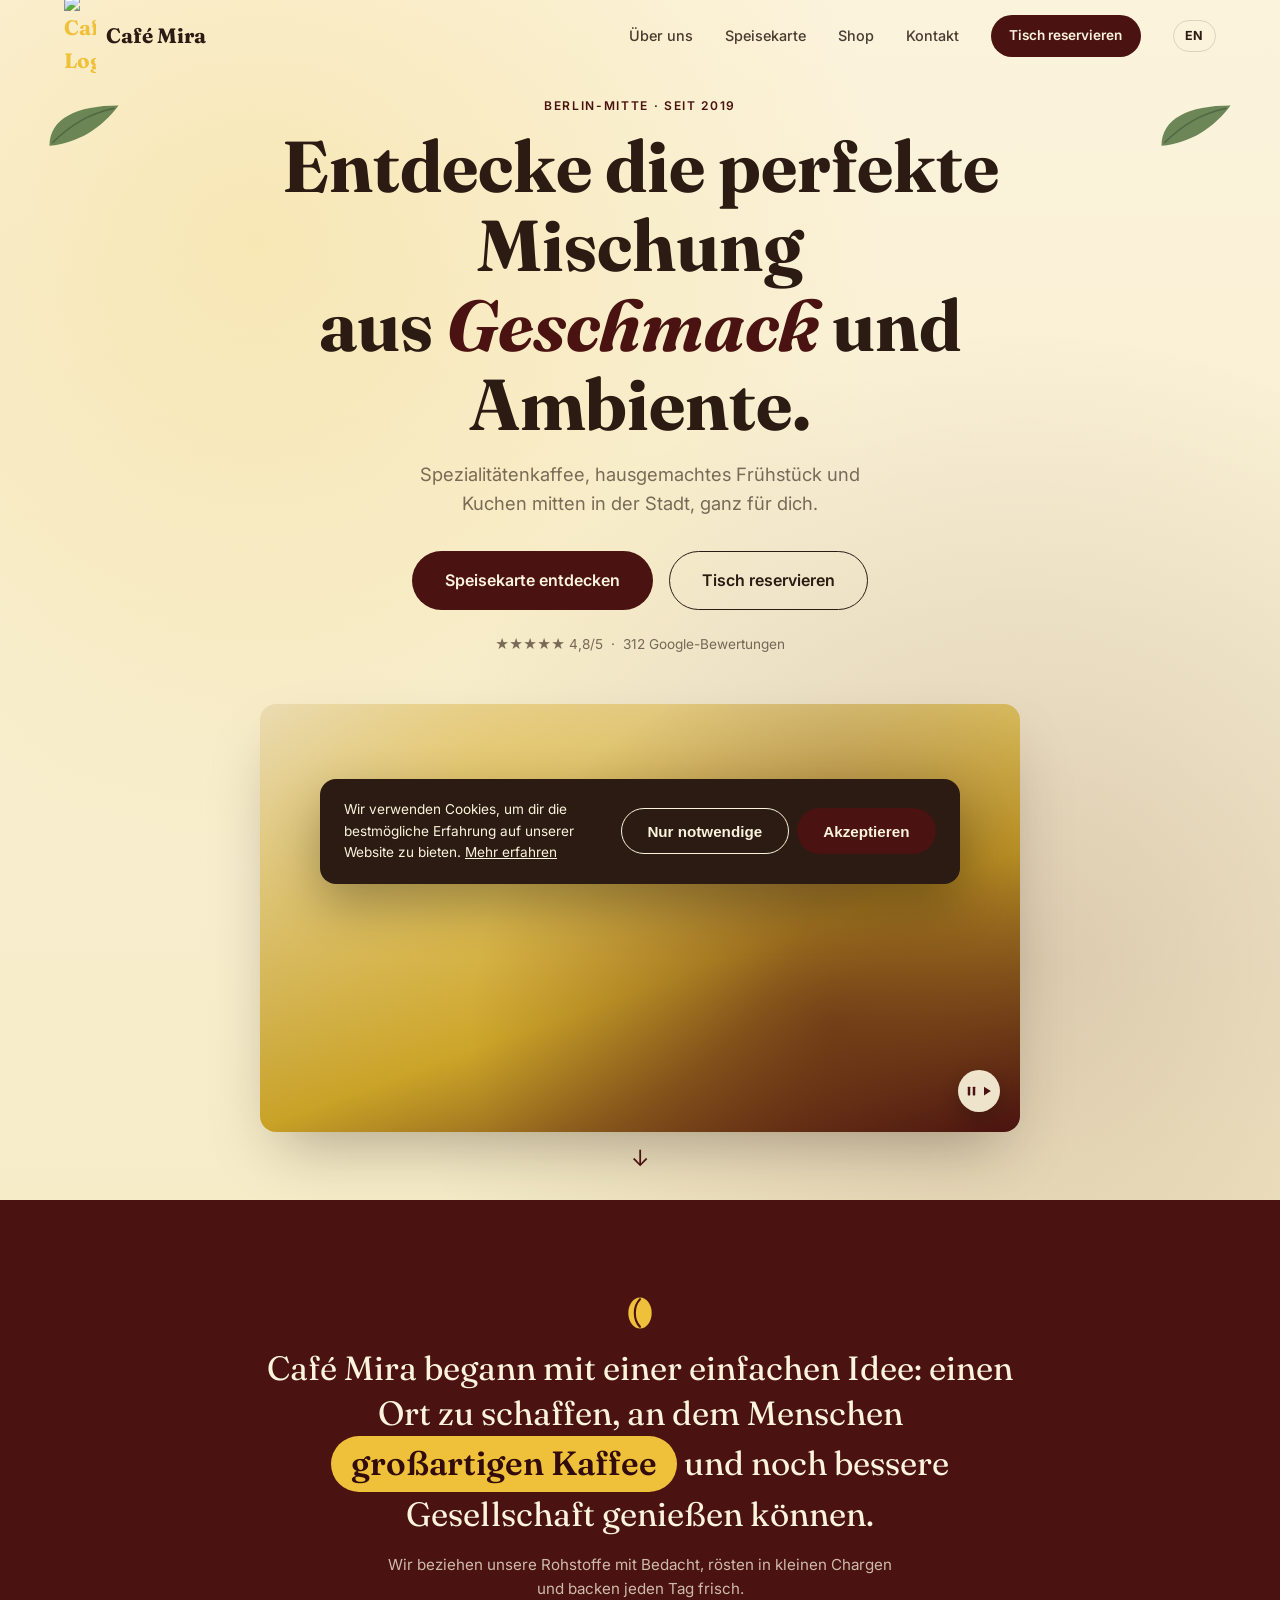
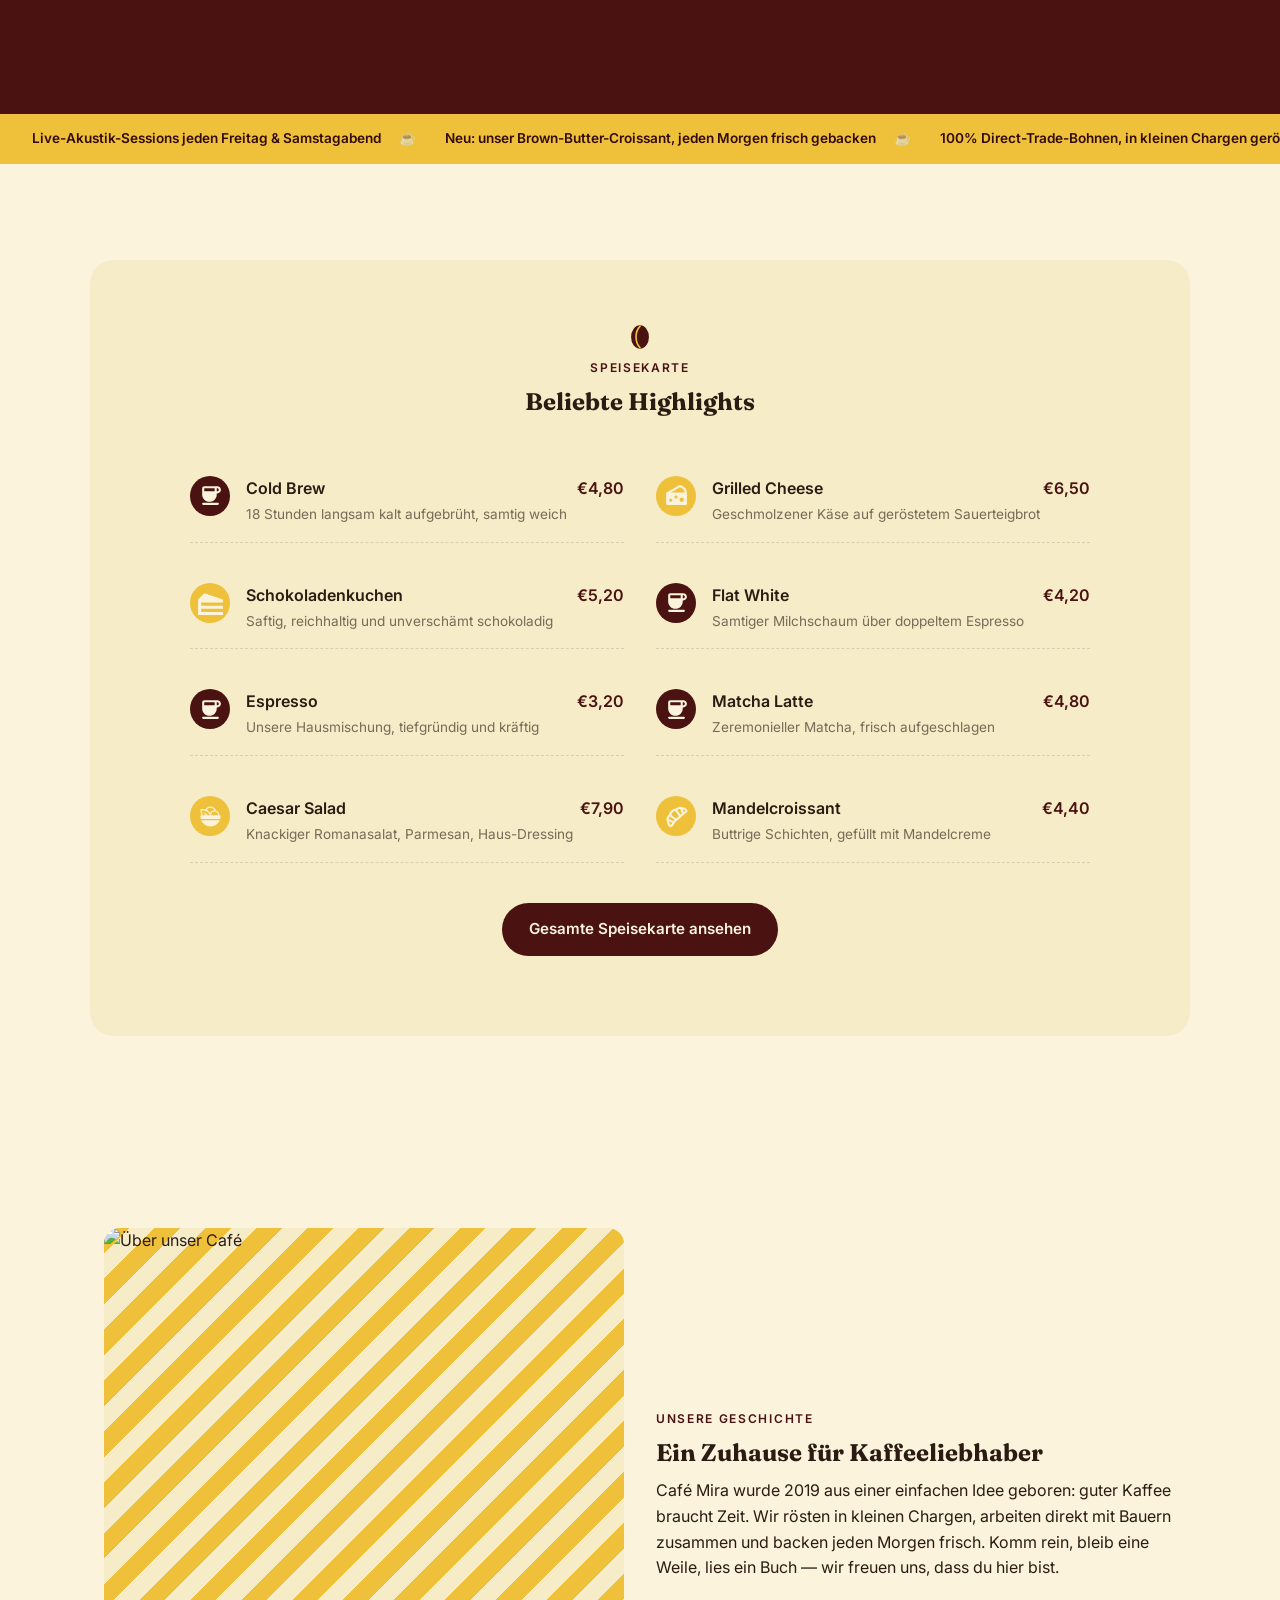
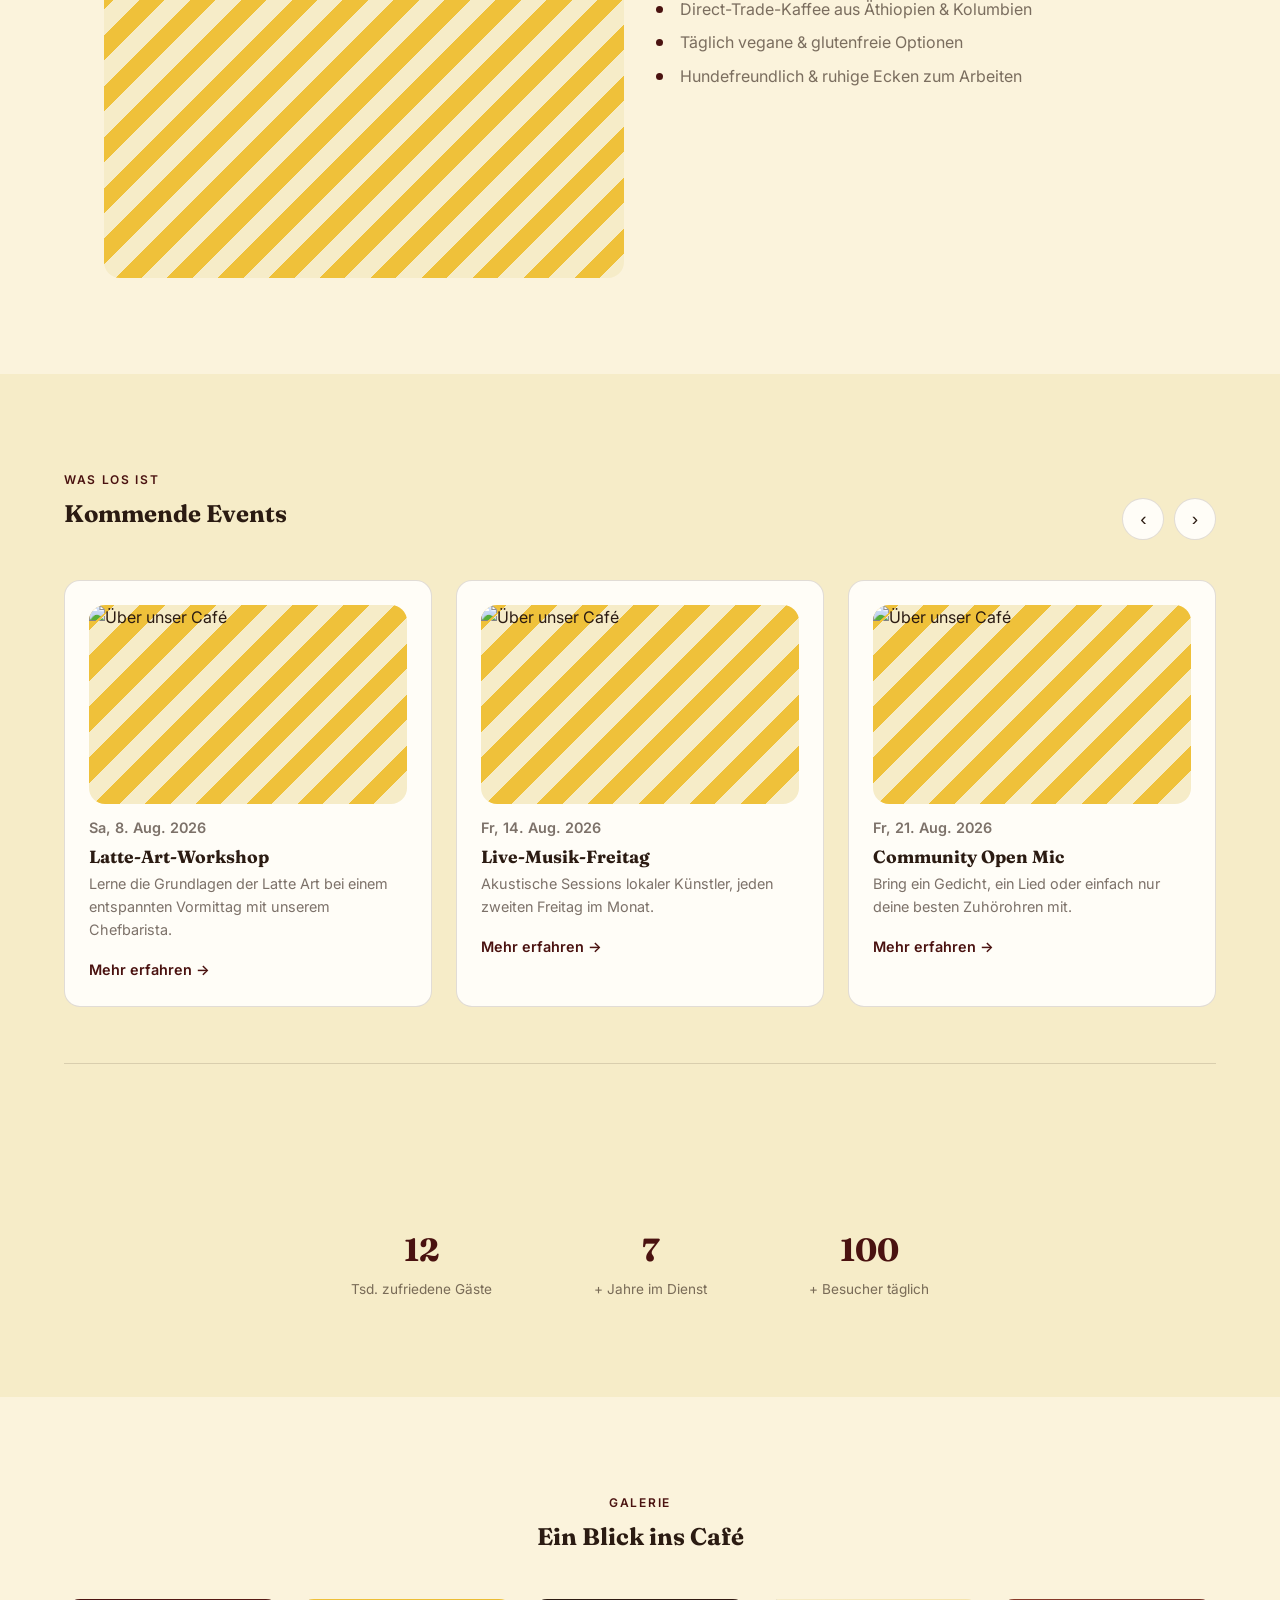
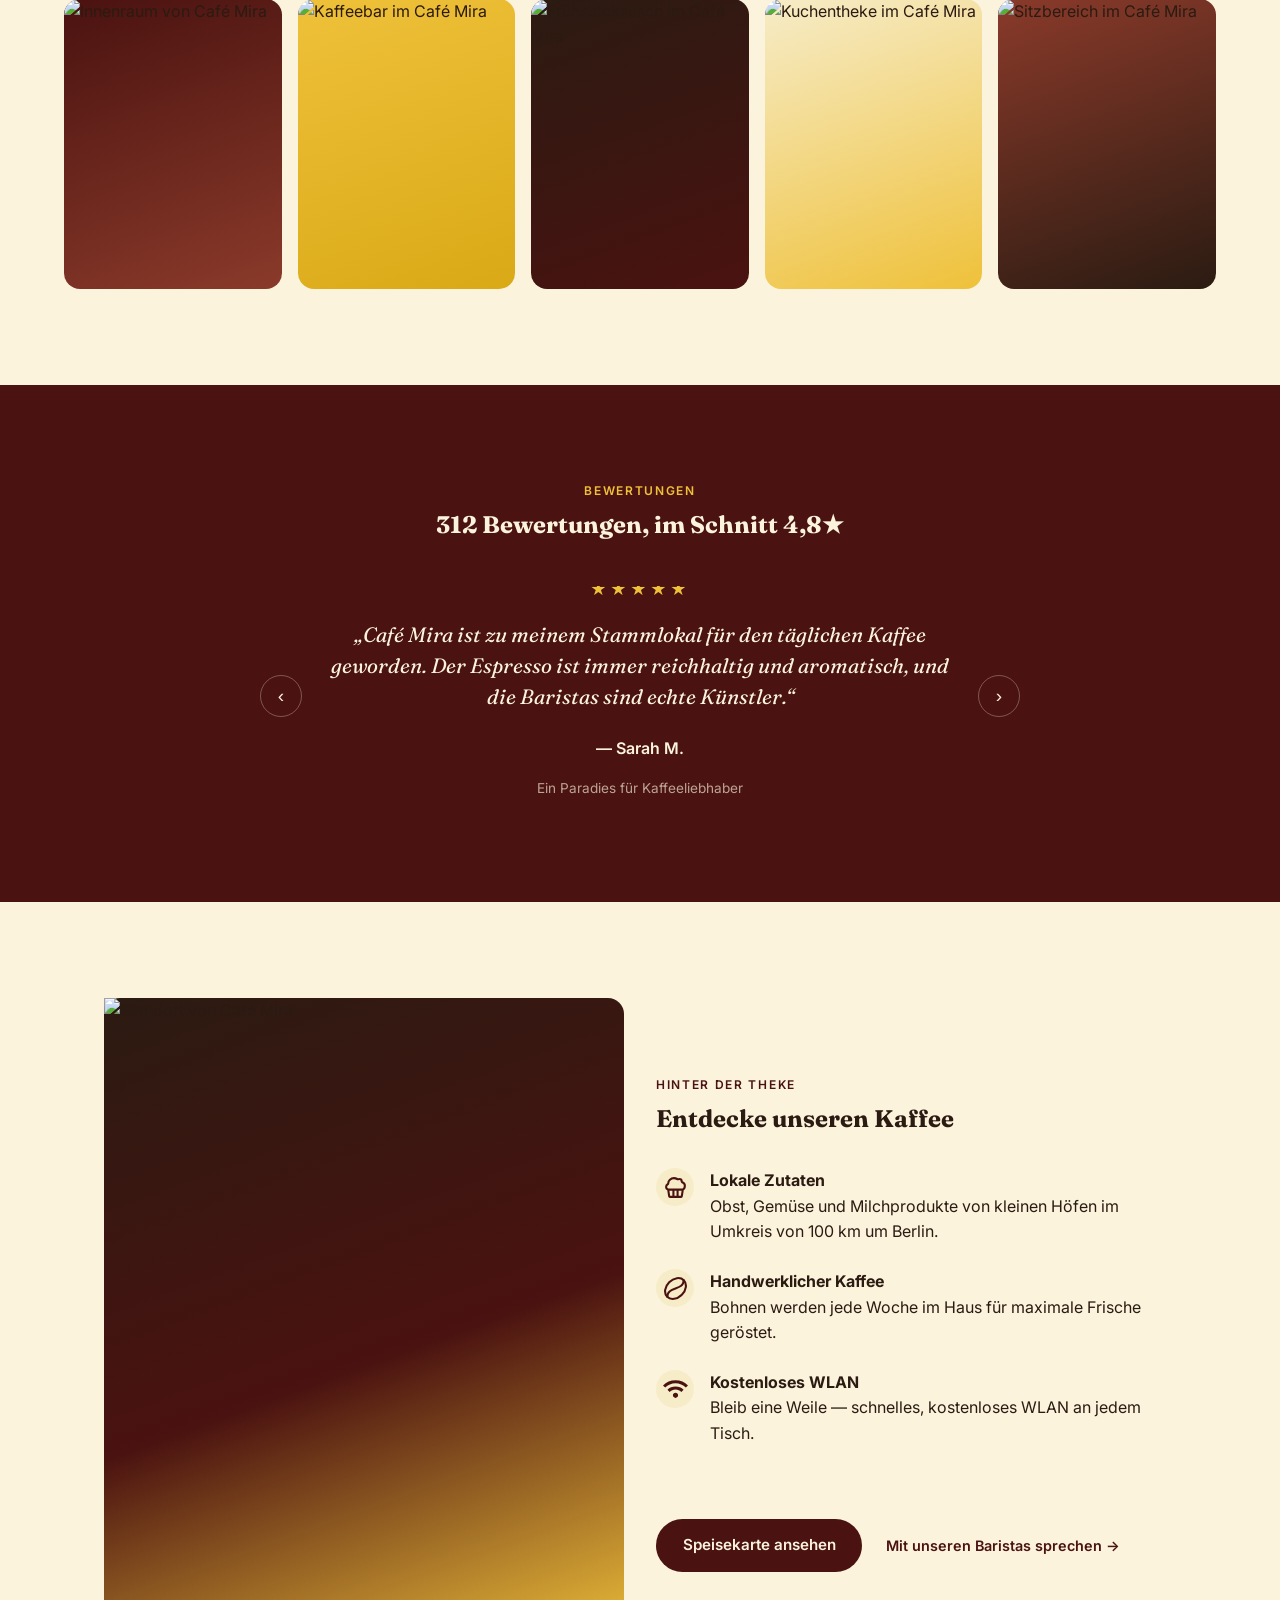
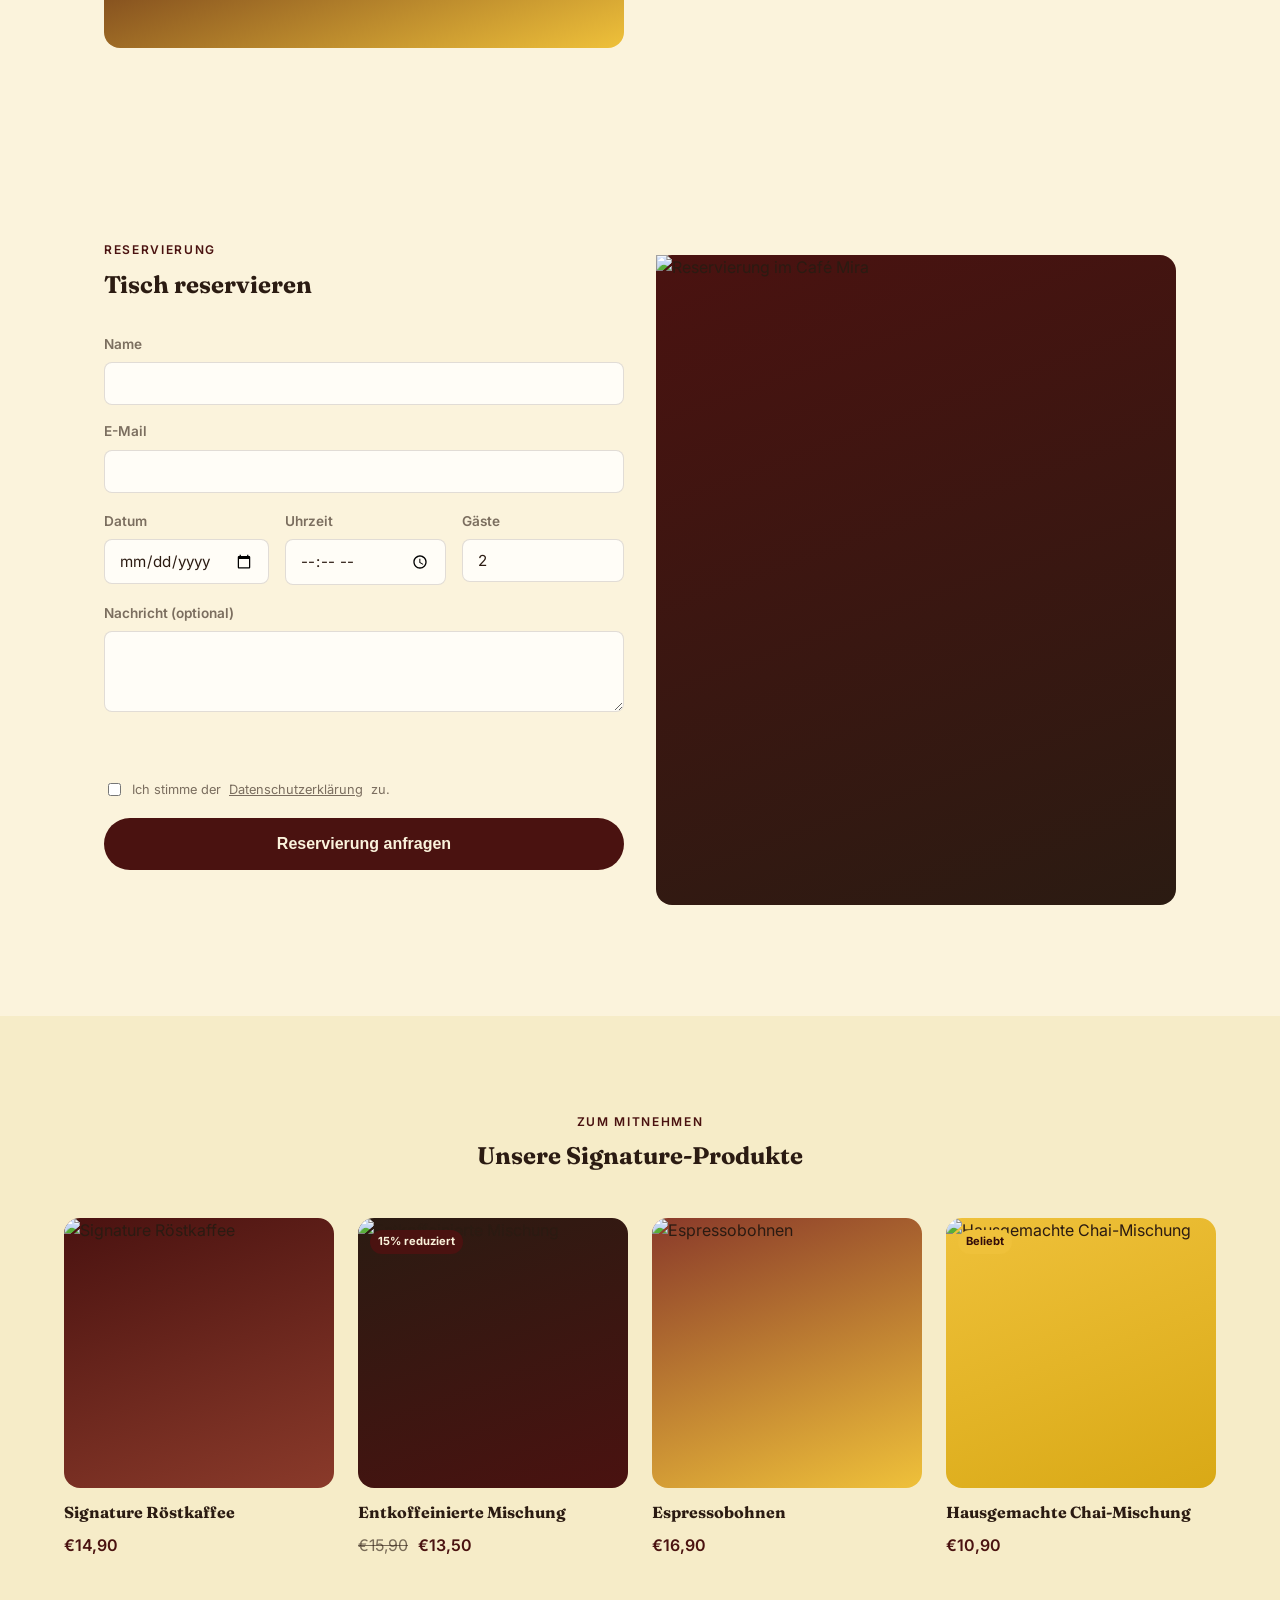
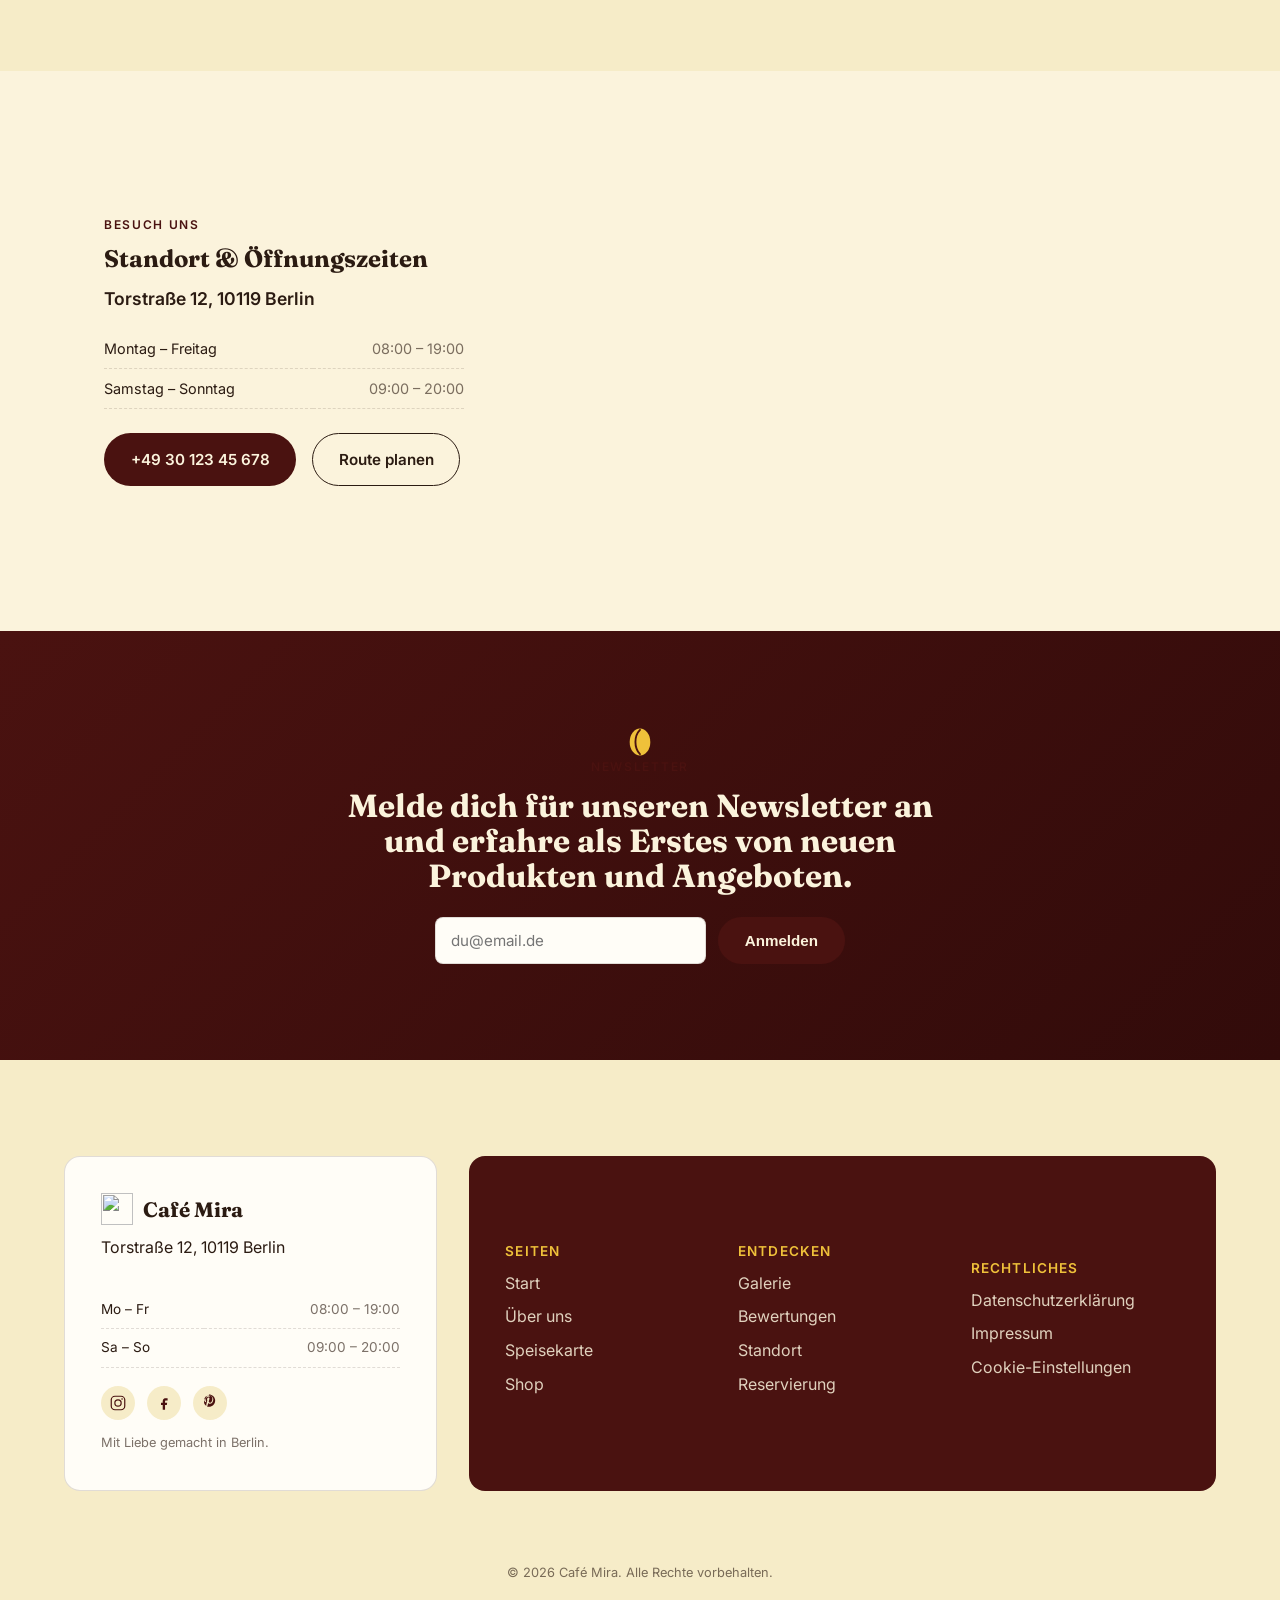
==== commit 00e8b10c: "Optimiere Footer: vertikale Ausrichtung, Bildmarke und Social-Icons ohne Link" ====
--- a/de/index.html
+++ b/de/index.html
@@ -479,15 +479,25 @@
 <!-- Footer -->
 <footer class="footer">
   <div class="footer__card footer__card--cream">
-    <p class="footer__logo">Café Mira</p>
+    <div class="footer__brand">
+      <img src="/images/logo_cafe.svg" alt="" class="footer__mark" aria-hidden="true">
+      <p class="footer__logo">Café Mira</p>
+    </div>
     <p>Torstraße 12, 10119 Berlin</p>
     <table class="hours hours--mini">
       <tr><td>Mo – Fr</td><td>08:00 – 19:00</td></tr>
       <tr><td>Sa – So</td><td>09:00 – 20:00</td></tr>
     </table>
     <div class="footer__social">
-      <a href="https://instagram.com" target="_blank" rel="noopener" aria-label="Instagram">Instagram</a>
-      <a href="https://facebook.com" target="_blank" rel="noopener" aria-label="Facebook">Facebook</a>
+      <span class="footer__social-icon" aria-label="Instagram" title="Instagram">
+        <svg viewBox="0 0 24 24" width="18" height="18" fill="none" stroke="currentColor" stroke-width="1.6" aria-hidden="true"><rect x="3" y="3" width="18" height="18" rx="5"/><circle cx="12" cy="12" r="4.2"/><circle cx="17.4" cy="6.6" r="1.1" fill="currentColor" stroke="none"/></svg>
+      </span>
+      <span class="footer__social-icon" aria-label="Facebook" title="Facebook">
+        <svg viewBox="0 0 24 24" width="18" height="18" fill="currentColor" aria-hidden="true"><path d="M14.5 8.5h2.3V5.6h-2.6c-2.4 0-3.9 1.5-3.9 4v2H8v3h2.3V21h3.1v-6.4h2.4l.4-3h-2.8v-1.6c0-.9.3-1.5 1.1-1.5Z"/></svg>
+      </span>
+      <span class="footer__social-icon" aria-label="Pinterest" title="Pinterest">
+        <svg viewBox="0 0 24 24" width="18" height="18" fill="currentColor" aria-hidden="true"><path d="M12 3.2c-4.8 0-8 3.4-8 7.4 0 2.4 1.3 4.2 3.2 5-.1-.6-.2-1.5 0-2.1.2-.7 1.2-5 1.2-5s-.3-.6-.3-1.5c0-1.4.8-2.5 1.9-2.5.9 0 1.3.7 1.3 1.5 0 .9-.6 2.3-.9 3.6-.3 1.1.5 2 1.6 2 1.9 0 3.2-2.5 3.2-5.3 0-2.2-1.5-3.9-4.2-3.9-3.1 0-5 2.3-5 4.8 0 .9.3 1.5.7 2 .2.2.2.3.1.5l-.2.9c-.1.3-.3.4-.6.2-1.1-.5-1.6-1.9-1.6-3.4 0-2.5 2.1-5.5 6.4-5.5 3.4 0 5.6 2.5 5.6 5.1 0 3.5-1.9 6.1-4.7 6.1-.9 0-1.8-.5-2.1-1.1l-.6 2.3c-.2.8-.6 1.7-1 2.3.8.2 1.6.4 2.5.4 4.8 0 8.4-3.6 8.4-8.4 0-4.5-3.6-8-8.5-8Z"/></svg>
+      </span>
     </div>
     <p class="footer__credit">Mit Liebe gemacht in Berlin.</p>
   </div>
--- a/css/style.css
+++ b/css/style.css
@@ -355,9 +355,19 @@
 }
 .event-card__media--b{background:linear-gradient(135deg,#2B1B12,#4A1210);}
 .event-card__media--c{background:linear-gradient(135deg,#EFC13A,#F6ECC8);}
-.event-card__date{font-size:.8rem;color:var(--maroon);font-weight:600;margin-bottom:5rem;}
-.event-card h3{font-size:1.1rem;}
+.event-card .about__media{
+  aspect-ratio:16/10;height:auto;margin-bottom:.75rem;
+}
+.event-card__date{font-size:.8rem;color:var(--maroon);font-weight:600;margin-bottom:.5rem;}
+.event-card h3{font-size:1.1rem;margin-bottom:.35rem;}
 .event-card p{font-size:.9rem;color:var(--muted);}
+@media(max-width:520px){
+  .event-card{padding:var(--gap-sm,1rem);}
+  .event-card .about__media{aspect-ratio:16/9;margin-bottom:.5rem;}
+  .event-card__date{margin-bottom:.25rem;}
+  .event-card h3{font-size:1rem;margin-bottom:.25rem;}
+  .event-card p{font-size:.85rem;}
+}
 
 .stats{
   display:flex;flex-wrap:wrap;justify-content:center;gap:clamp(4rem,8vw,8rem);
@@ -605,21 +615,30 @@
   width:100%;
 }
 .footer__card{border-radius:var(--radius);padding:2.25rem;}
-.footer__card--cream{background:var(--paper);border:1px solid var(--border);}
+.footer__card--cream{
+  background:var(--paper);border:1px solid var(--border);
+  display:flex;flex-direction:column;justify-content:center;gap:.6rem;
+}
 .footer__card--maroon{
   background:var(--maroon);color:var(--cream);position:relative;overflow:hidden;
-  display:grid;grid-template-columns:repeat(3,1fr);gap:var(--gap-md);
-}
-.footer__logo{font-family:var(--font-h);font-size:1.3rem;font-weight:700;}
+  display:grid;grid-template-columns:repeat(3,1fr);gap:var(--gap-md);align-items:center;
+}
+.footer__brand{display:flex;align-items:center;gap:.6rem;}
+.footer__mark{width:32px;height:32px;flex-shrink:0;}
+.footer__logo{font-family:var(--font-h);font-size:1.3rem;font-weight:700;margin:0;}
 .footer__heading{font-weight:600;color:var(--gold);font-size:.85rem;text-transform:uppercase;letter-spacing:.08em;margin-bottom:.75rem;}
 .footer__card--maroon a{opacity:.85;}
 .footer__card--maroon a:hover{opacity:1;text-decoration:underline;}
 .footer__card--maroon p{margin-bottom:.5rem;}
 .footer__map-deco{position:absolute;top:1.25rem;right:1.25rem;opacity:.9;}
-.hours--mini{margin:.75rem 0;max-width:none;}
+.hours--mini{margin:.25rem 0;max-width:none;}
 .hours--mini td{font-size:.85rem;}
-.footer__social{display:flex;gap:1rem;margin:.5rem 0 1rem;}
-.footer__social a{font-size:.85rem;font-weight:600;color:var(--maroon);}
+.footer__social{display:flex;gap:.75rem;margin:.25rem 0;}
+.footer__social-icon{
+  display:flex;align-items:center;justify-content:center;
+  width:34px;height:34px;border-radius:50%;
+  background:var(--cream-2);color:var(--maroon);
+}
 .footer__credit{font-size:.8rem;color:var(--muted);margin:0;}
 .footer__bottom{
   grid-column:1/-1;text-align:center;
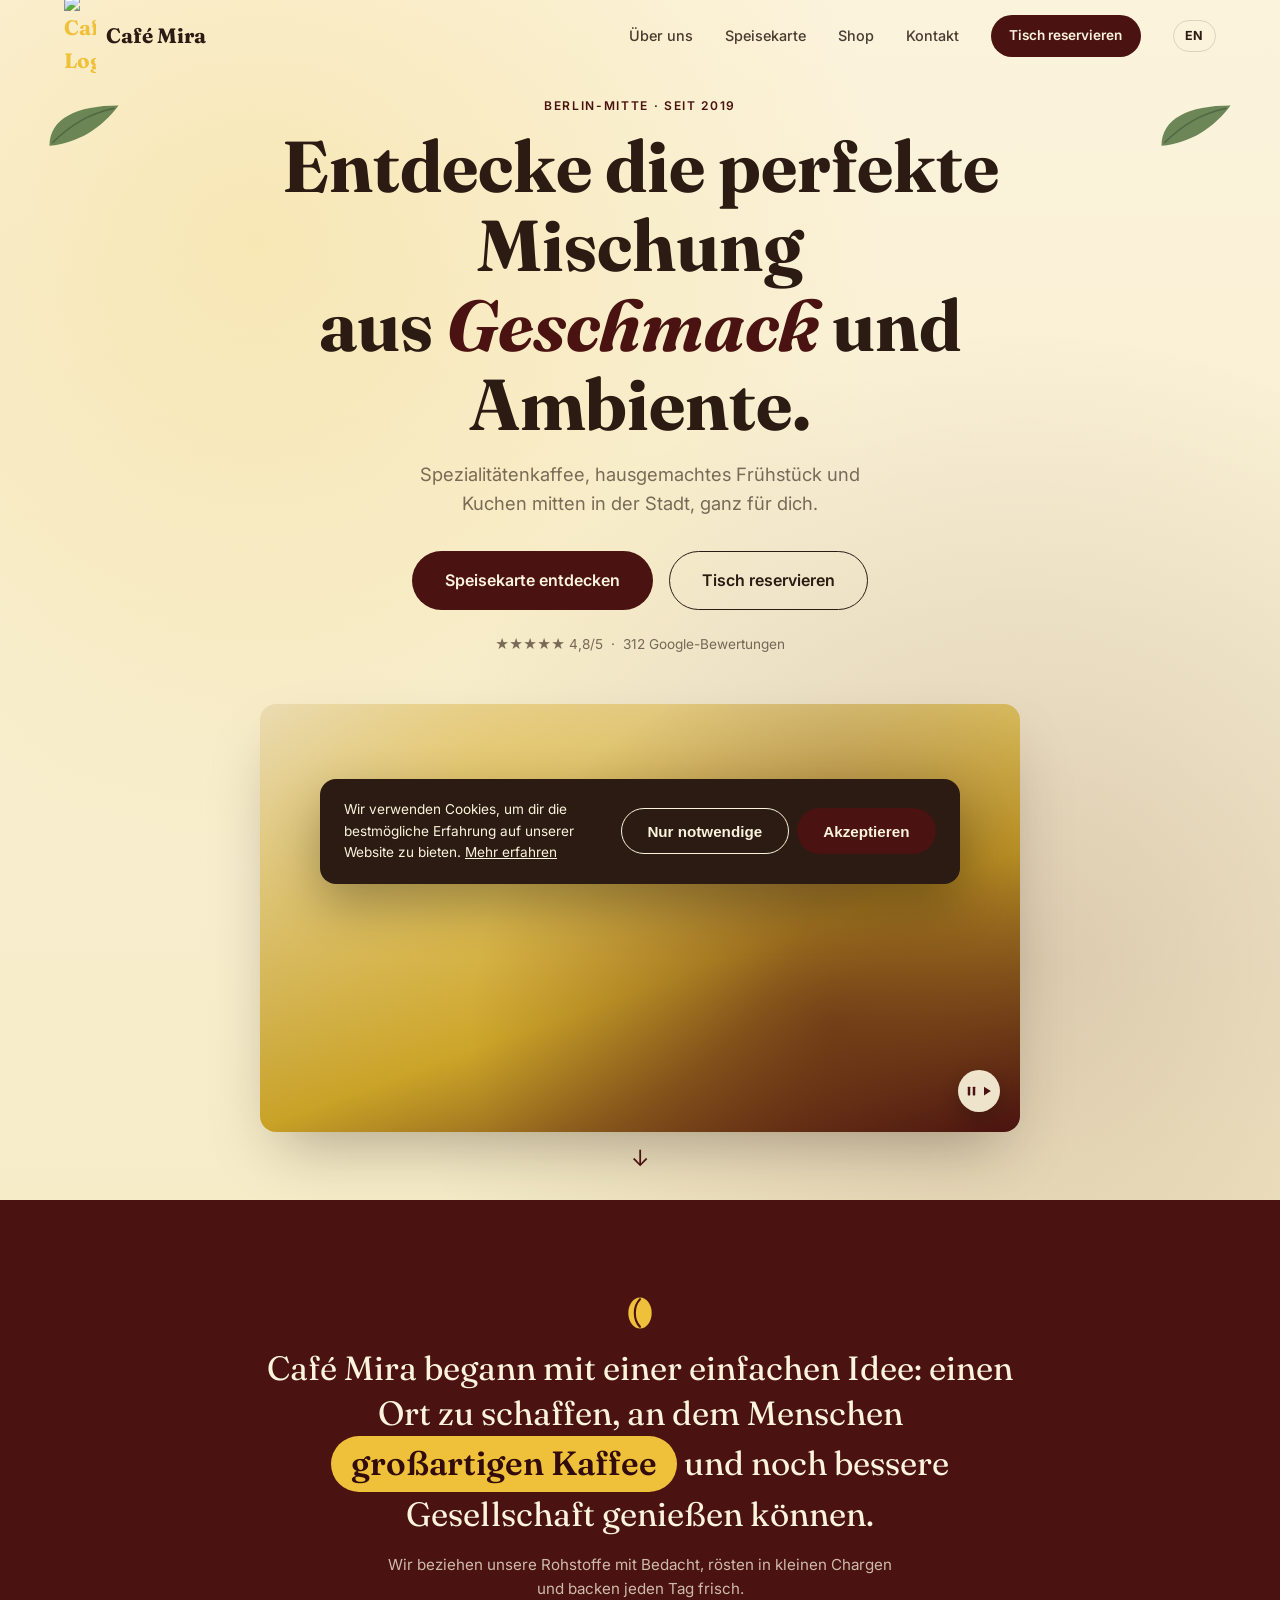
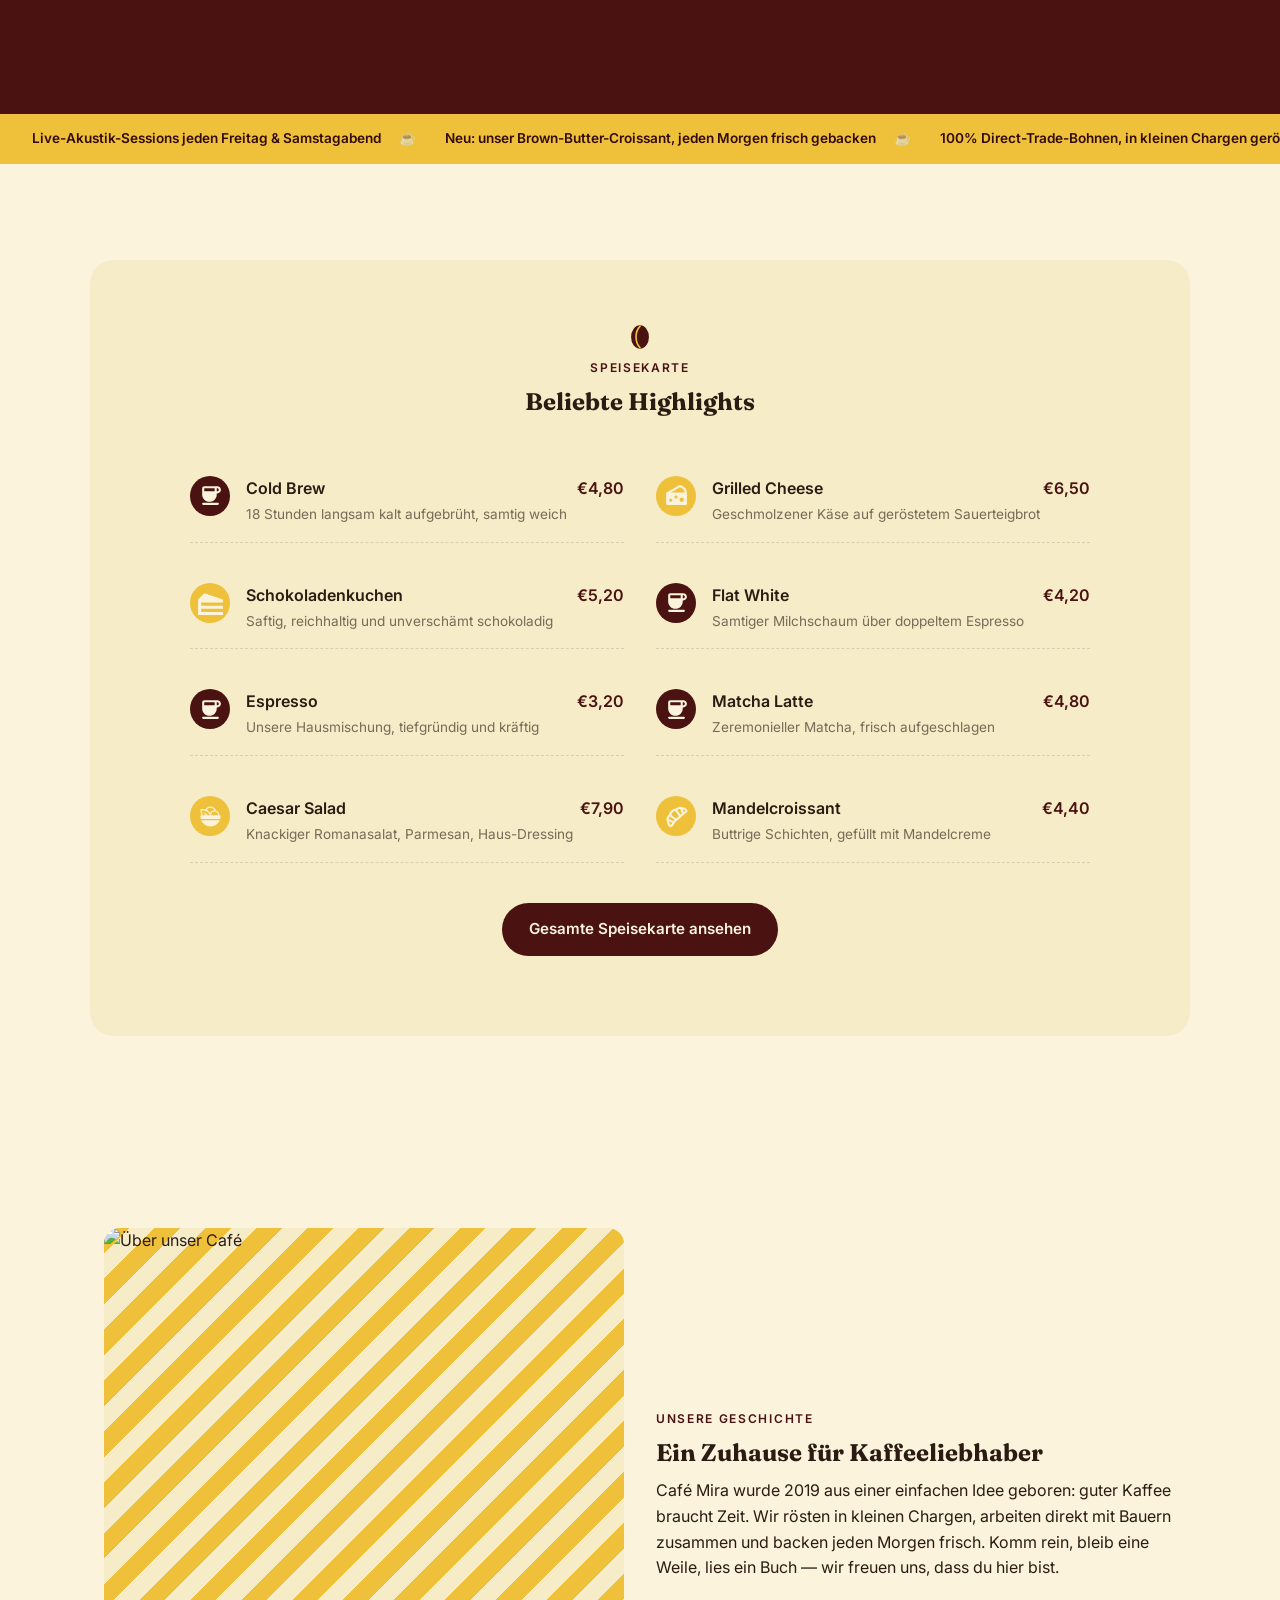
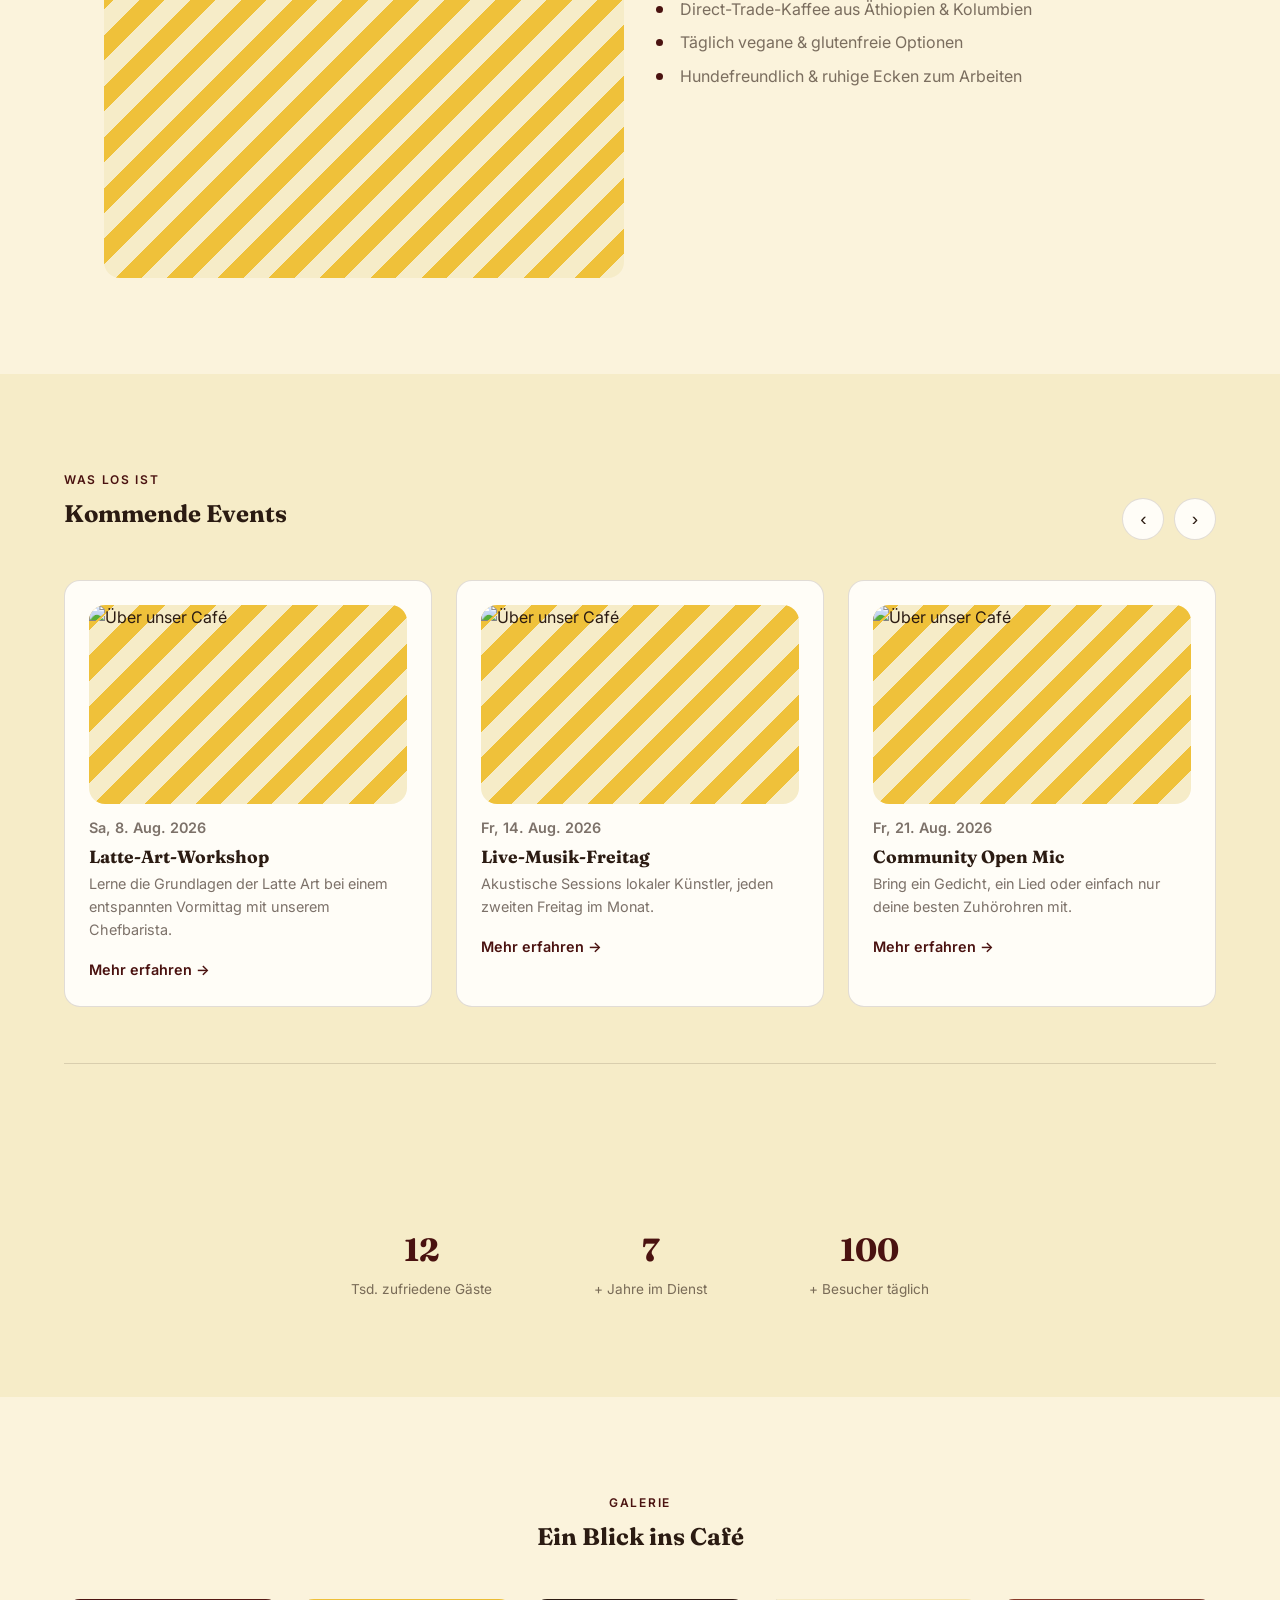
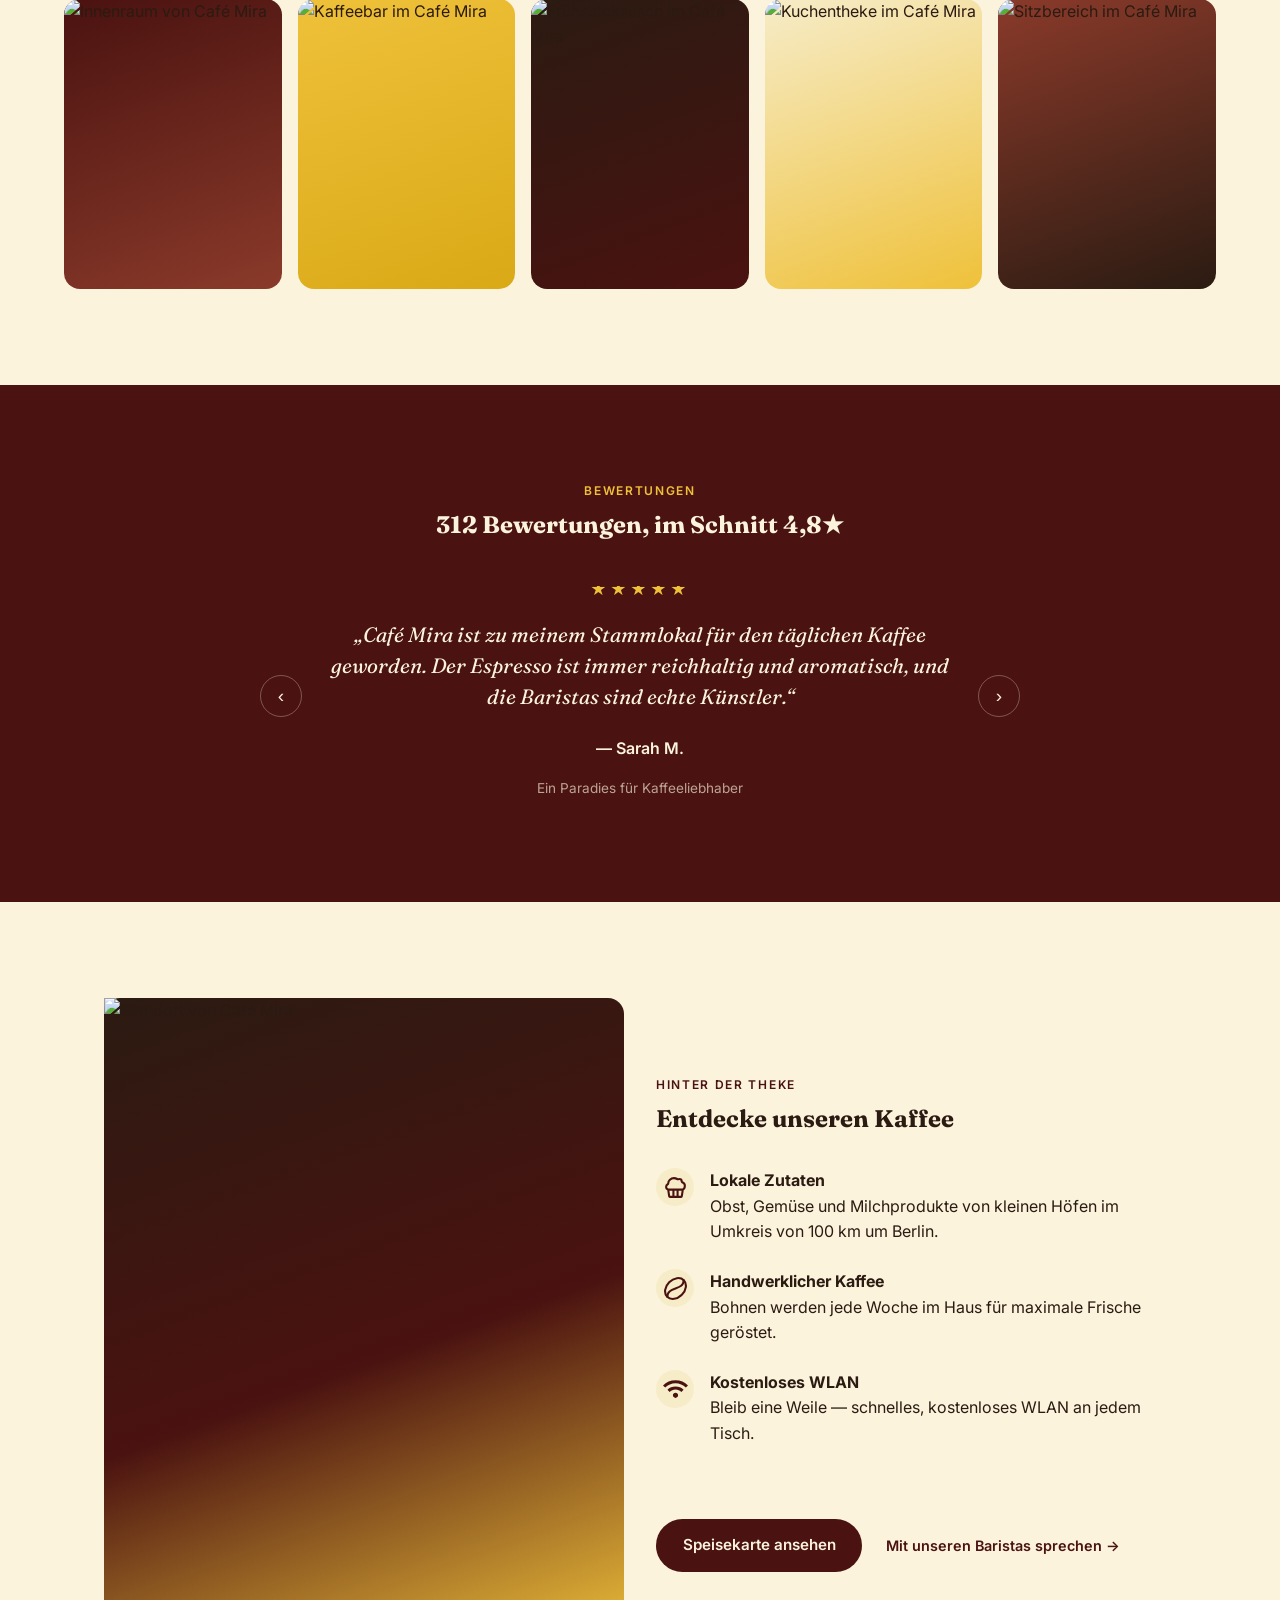
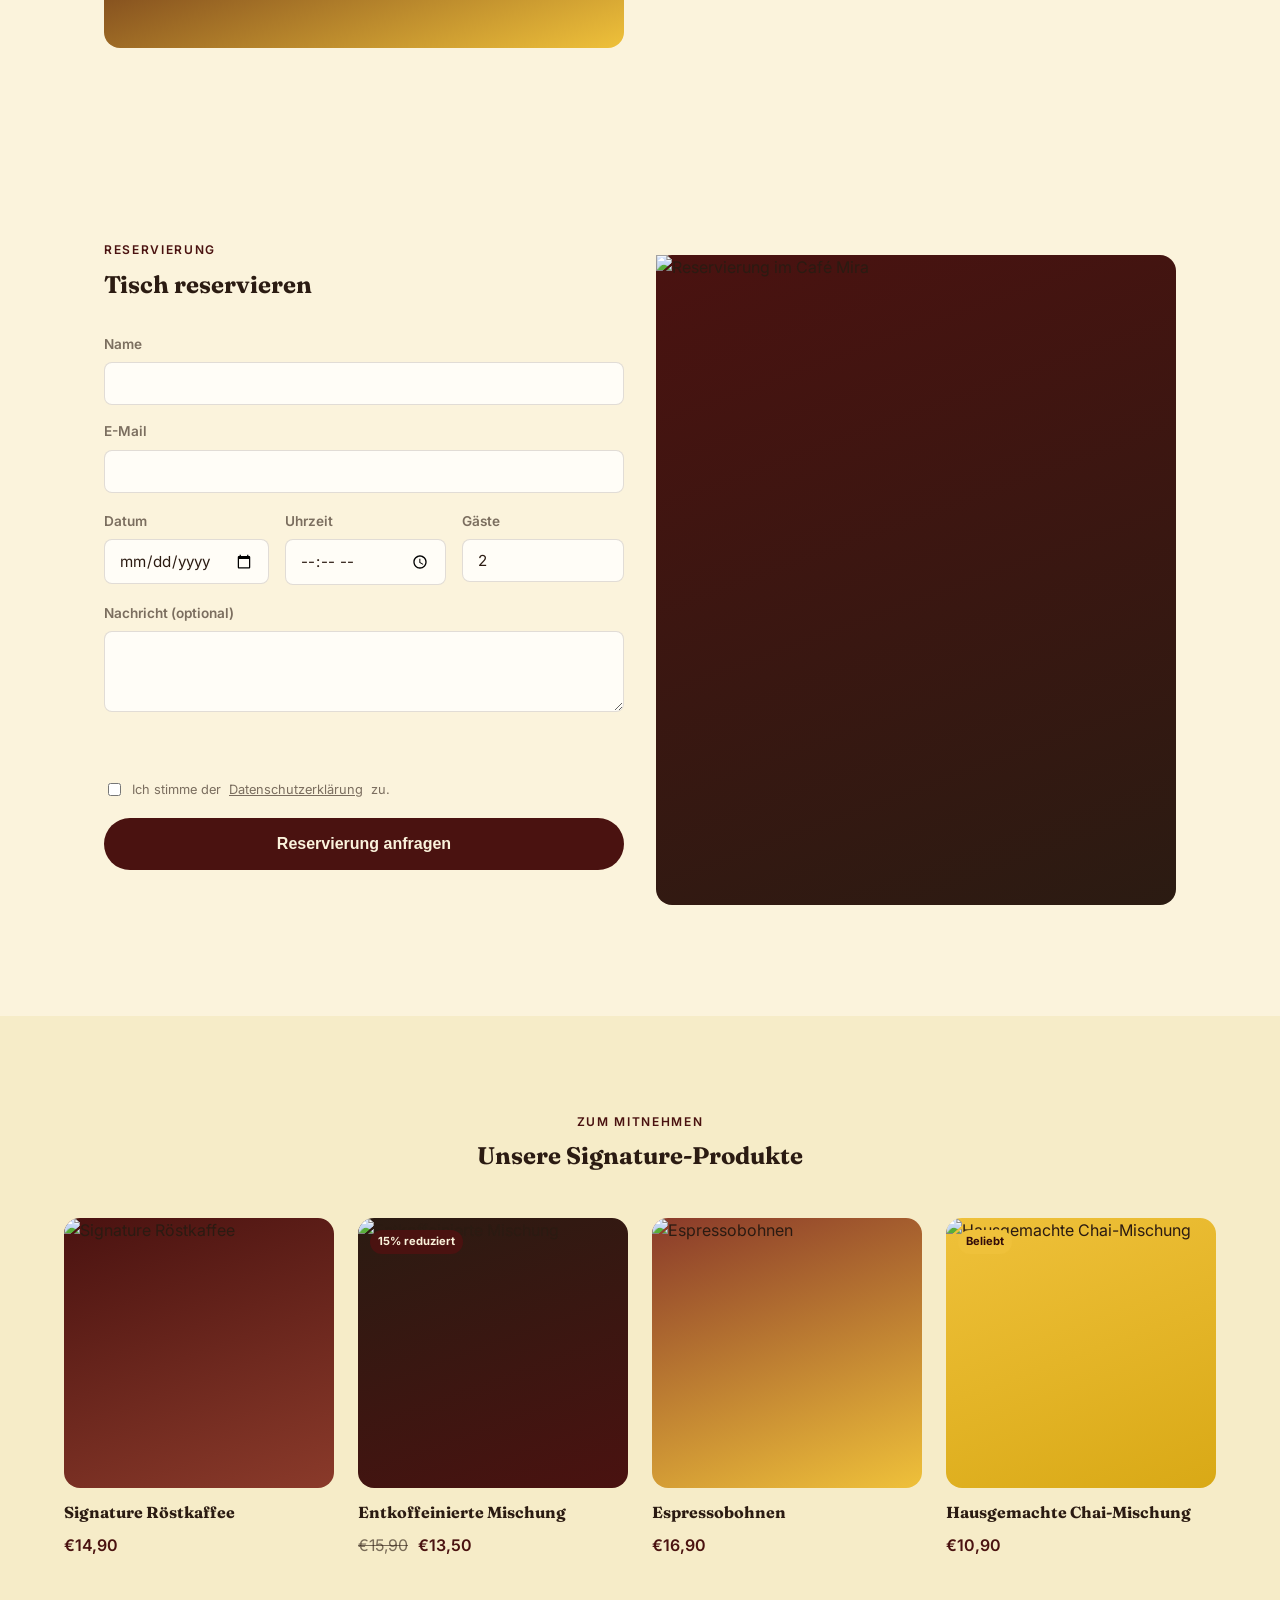
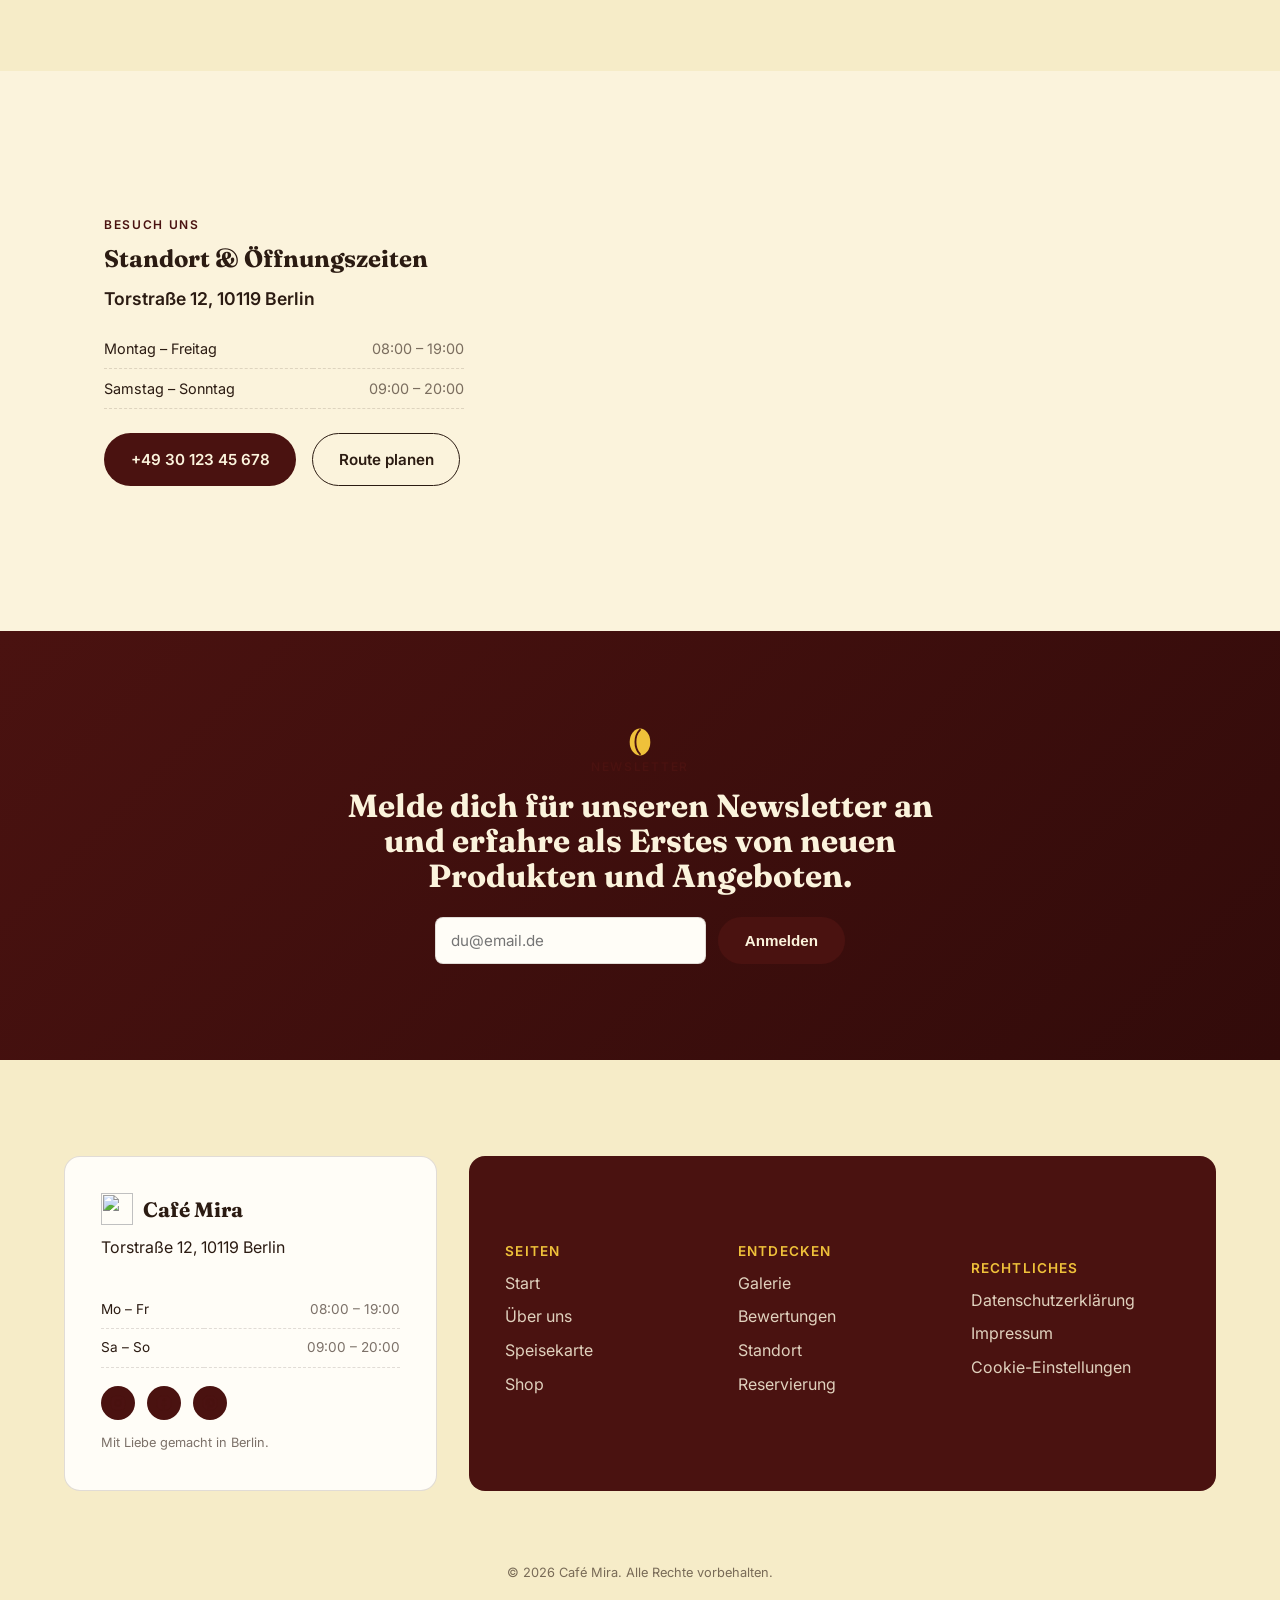
==== commit 519499d7: "Use uploaded PNG icons for footer social links Replace inline SVG glyphs for Instagram/Facebook/Pint" ====
--- a/de/index.html
+++ b/de/index.html
@@ -490,13 +490,13 @@
     </table>
     <div class="footer__social">
       <span class="footer__social-icon" aria-label="Instagram" title="Instagram">
-        <svg viewBox="0 0 24 24" width="18" height="18" fill="none" stroke="currentColor" stroke-width="1.6" aria-hidden="true"><rect x="3" y="3" width="18" height="18" rx="5"/><circle cx="12" cy="12" r="4.2"/><circle cx="17.4" cy="6.6" r="1.1" fill="currentColor" stroke="none"/></svg>
+        <img src="/images/basil_instagram-solid.png" alt="" width="18" height="18" aria-hidden="true">
       </span>
       <span class="footer__social-icon" aria-label="Facebook" title="Facebook">
-        <svg viewBox="0 0 24 24" width="18" height="18" fill="currentColor" aria-hidden="true"><path d="M14.5 8.5h2.3V5.6h-2.6c-2.4 0-3.9 1.5-3.9 4v2H8v3h2.3V21h3.1v-6.4h2.4l.4-3h-2.8v-1.6c0-.9.3-1.5 1.1-1.5Z"/></svg>
+        <img src="/images/ic_outline-facebook.png" alt="" width="18" height="18" aria-hidden="true">
       </span>
       <span class="footer__social-icon" aria-label="Pinterest" title="Pinterest">
-        <svg viewBox="0 0 24 24" width="18" height="18" fill="currentColor" aria-hidden="true"><path d="M12 3.2c-4.8 0-8 3.4-8 7.4 0 2.4 1.3 4.2 3.2 5-.1-.6-.2-1.5 0-2.1.2-.7 1.2-5 1.2-5s-.3-.6-.3-1.5c0-1.4.8-2.5 1.9-2.5.9 0 1.3.7 1.3 1.5 0 .9-.6 2.3-.9 3.6-.3 1.1.5 2 1.6 2 1.9 0 3.2-2.5 3.2-5.3 0-2.2-1.5-3.9-4.2-3.9-3.1 0-5 2.3-5 4.8 0 .9.3 1.5.7 2 .2.2.2.3.1.5l-.2.9c-.1.3-.3.4-.6.2-1.1-.5-1.6-1.9-1.6-3.4 0-2.5 2.1-5.5 6.4-5.5 3.4 0 5.6 2.5 5.6 5.1 0 3.5-1.9 6.1-4.7 6.1-.9 0-1.8-.5-2.1-1.1l-.6 2.3c-.2.8-.6 1.7-1 2.3.8.2 1.6.4 2.5.4 4.8 0 8.4-3.6 8.4-8.4 0-4.5-3.6-8-8.5-8Z"/></svg>
+        <img src="/images/mingcute_pinterest-fill.png" alt="" width="18" height="18" aria-hidden="true">
       </span>
     </div>
     <p class="footer__credit">Mit Liebe gemacht in Berlin.</p>
--- a/css/style.css
+++ b/css/style.css
@@ -637,7 +637,7 @@
 .footer__social-icon{
   display:flex;align-items:center;justify-content:center;
   width:34px;height:34px;border-radius:50%;
-  background:var(--cream-2);color:var(--maroon);
+  background:var(--maroon);color:#fff;
 }
 .footer__credit{font-size:.8rem;color:var(--muted);margin:0;}
 .footer__bottom{
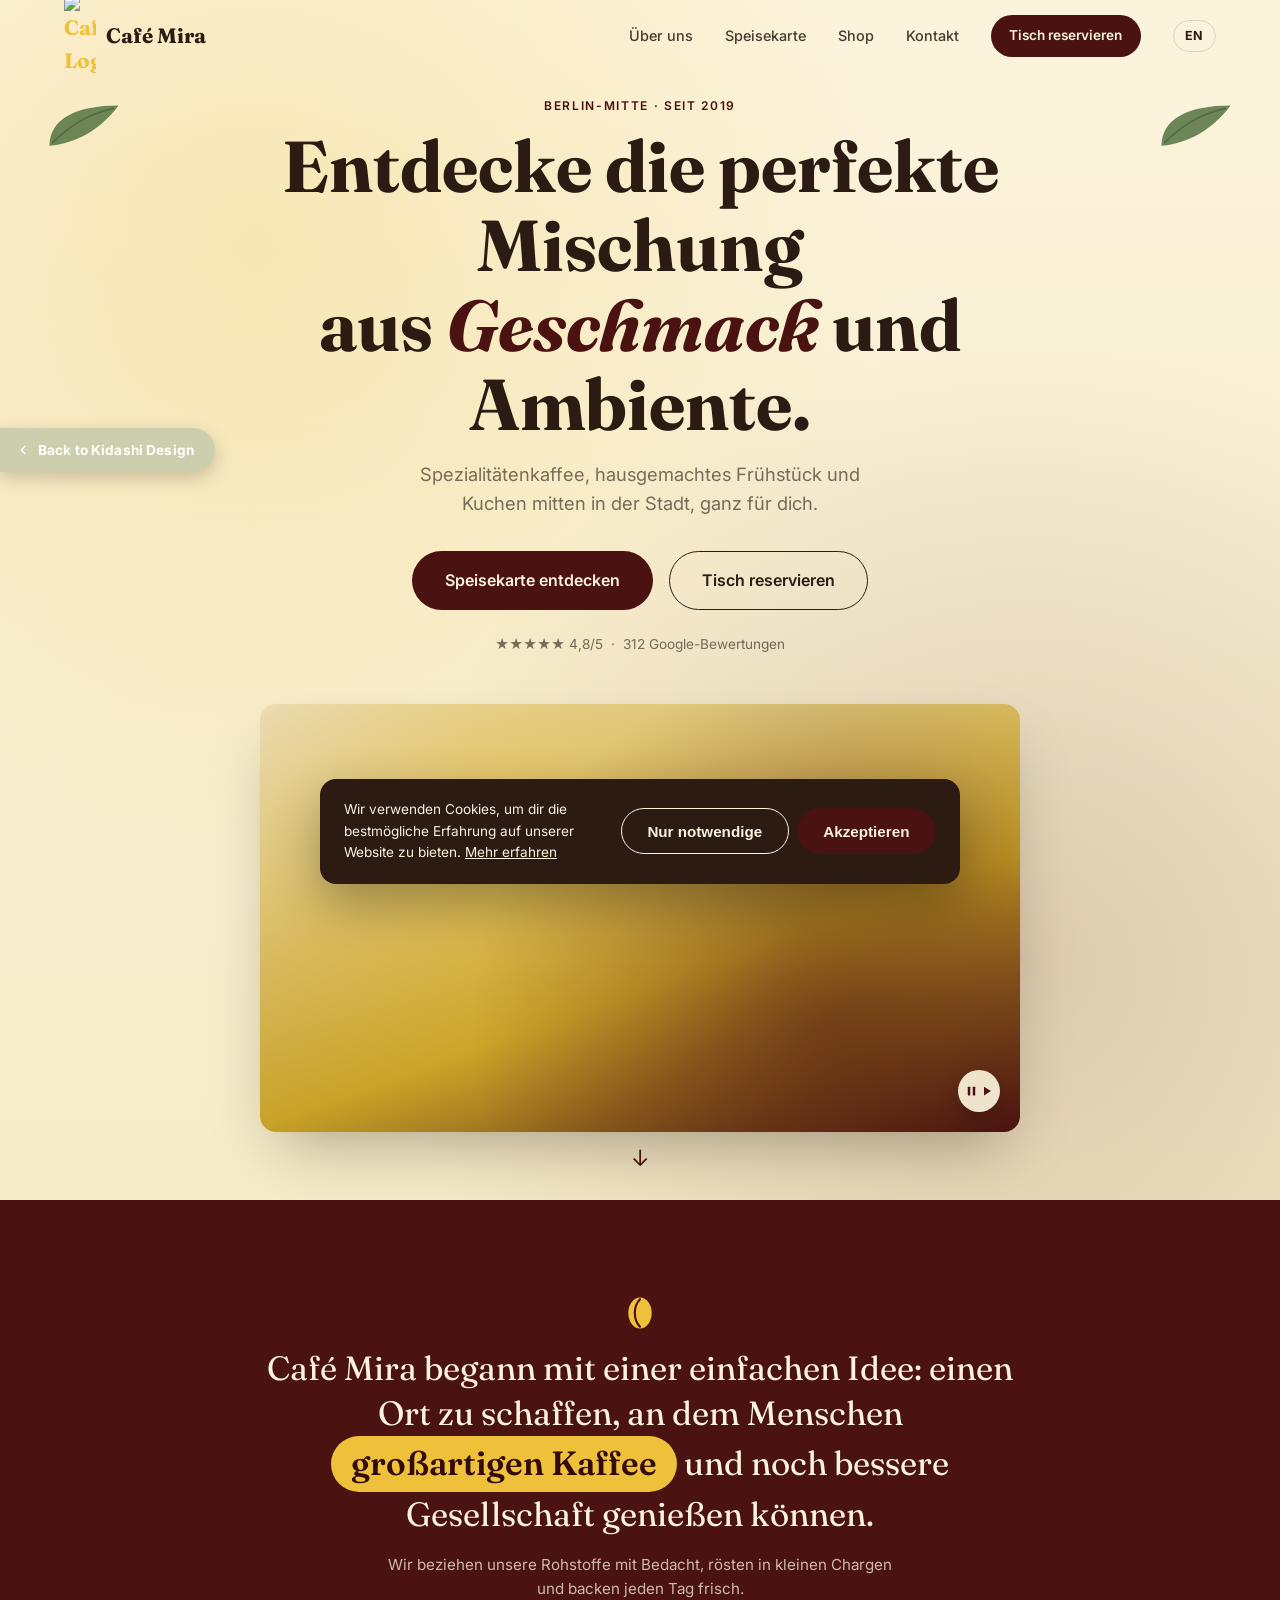
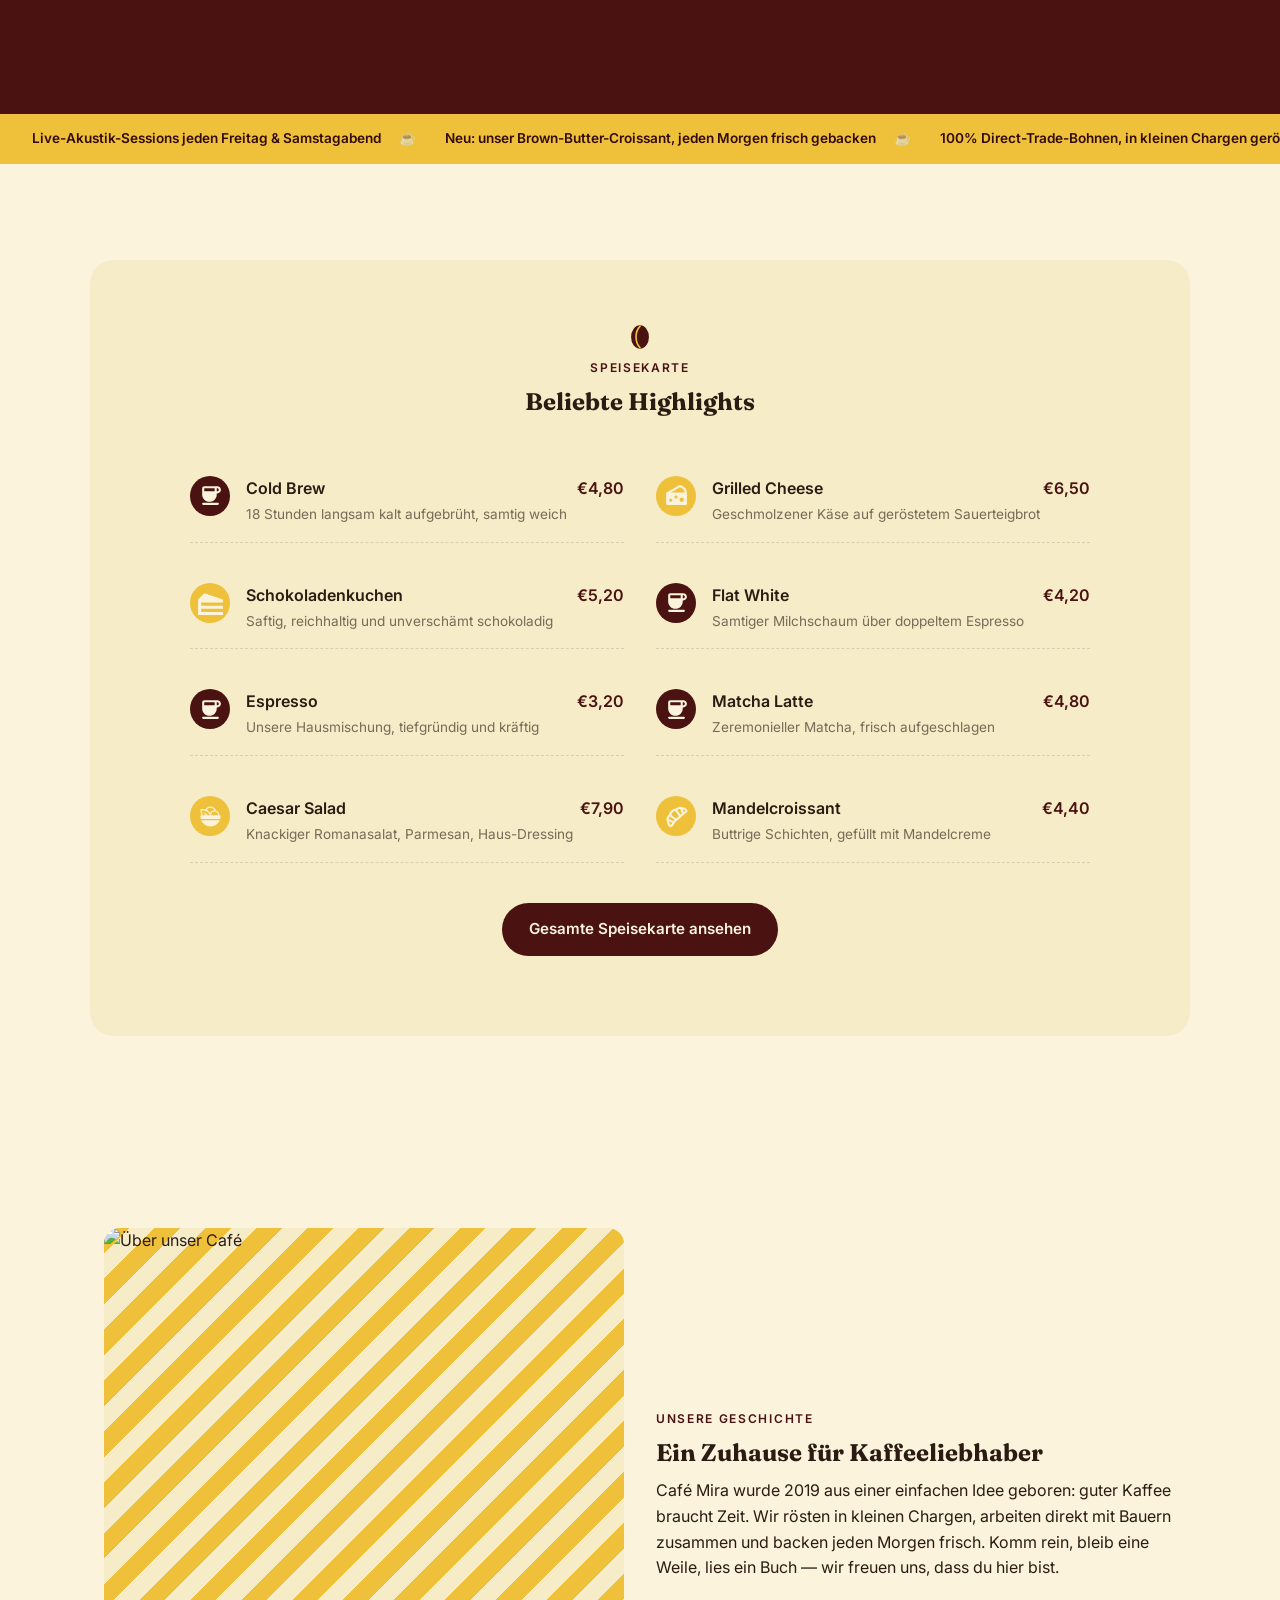
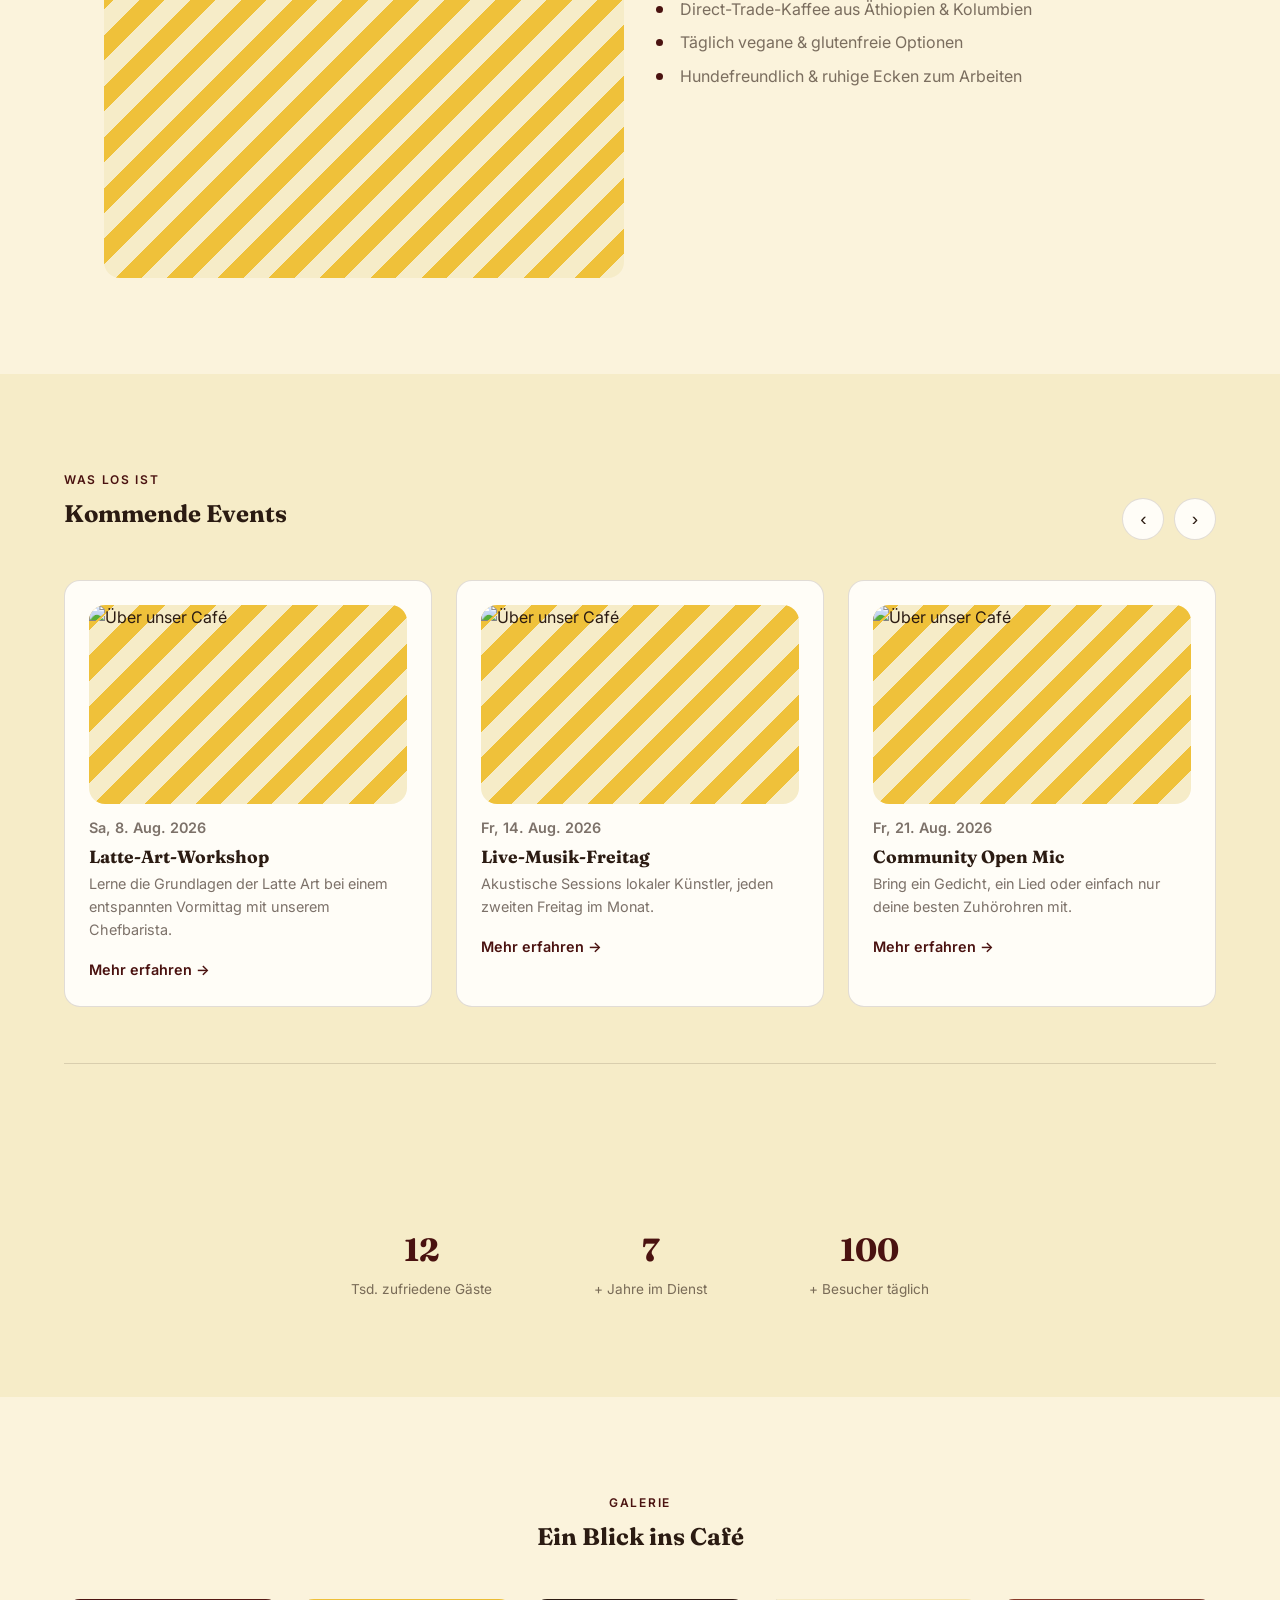
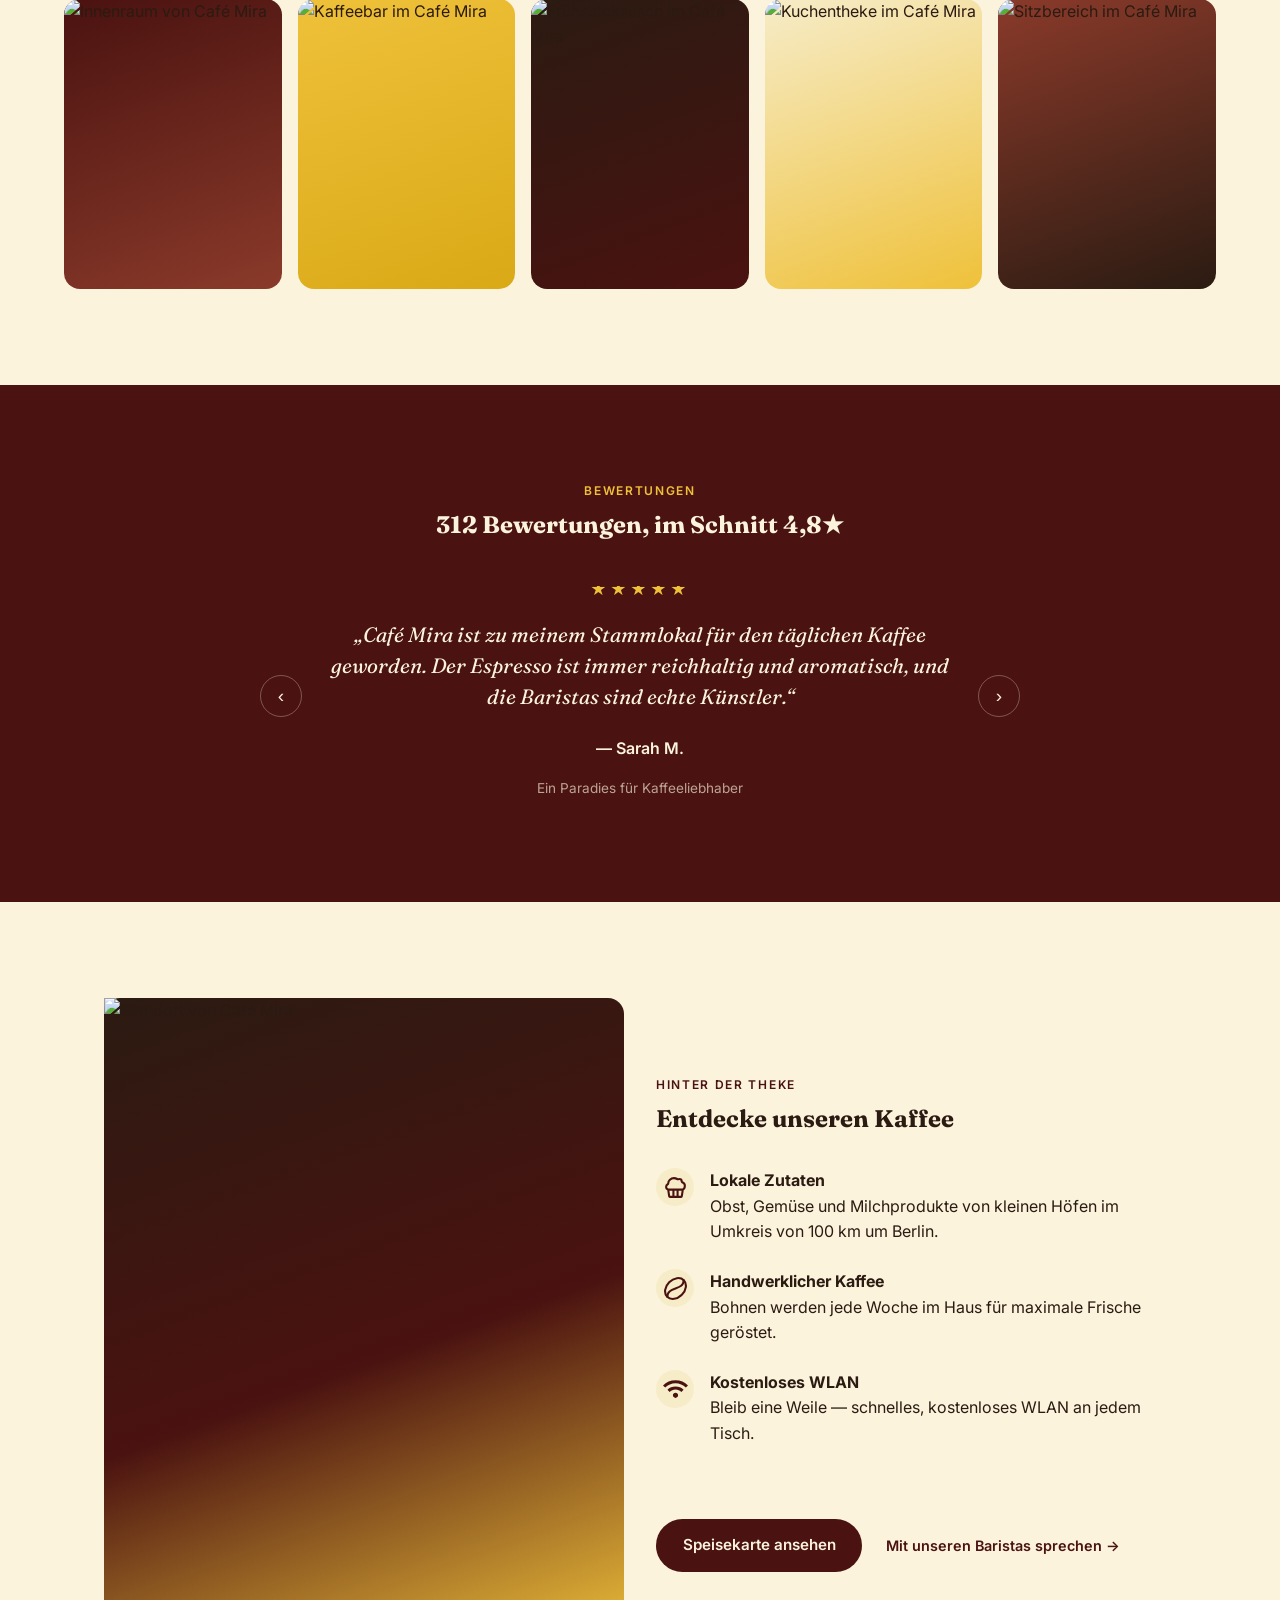
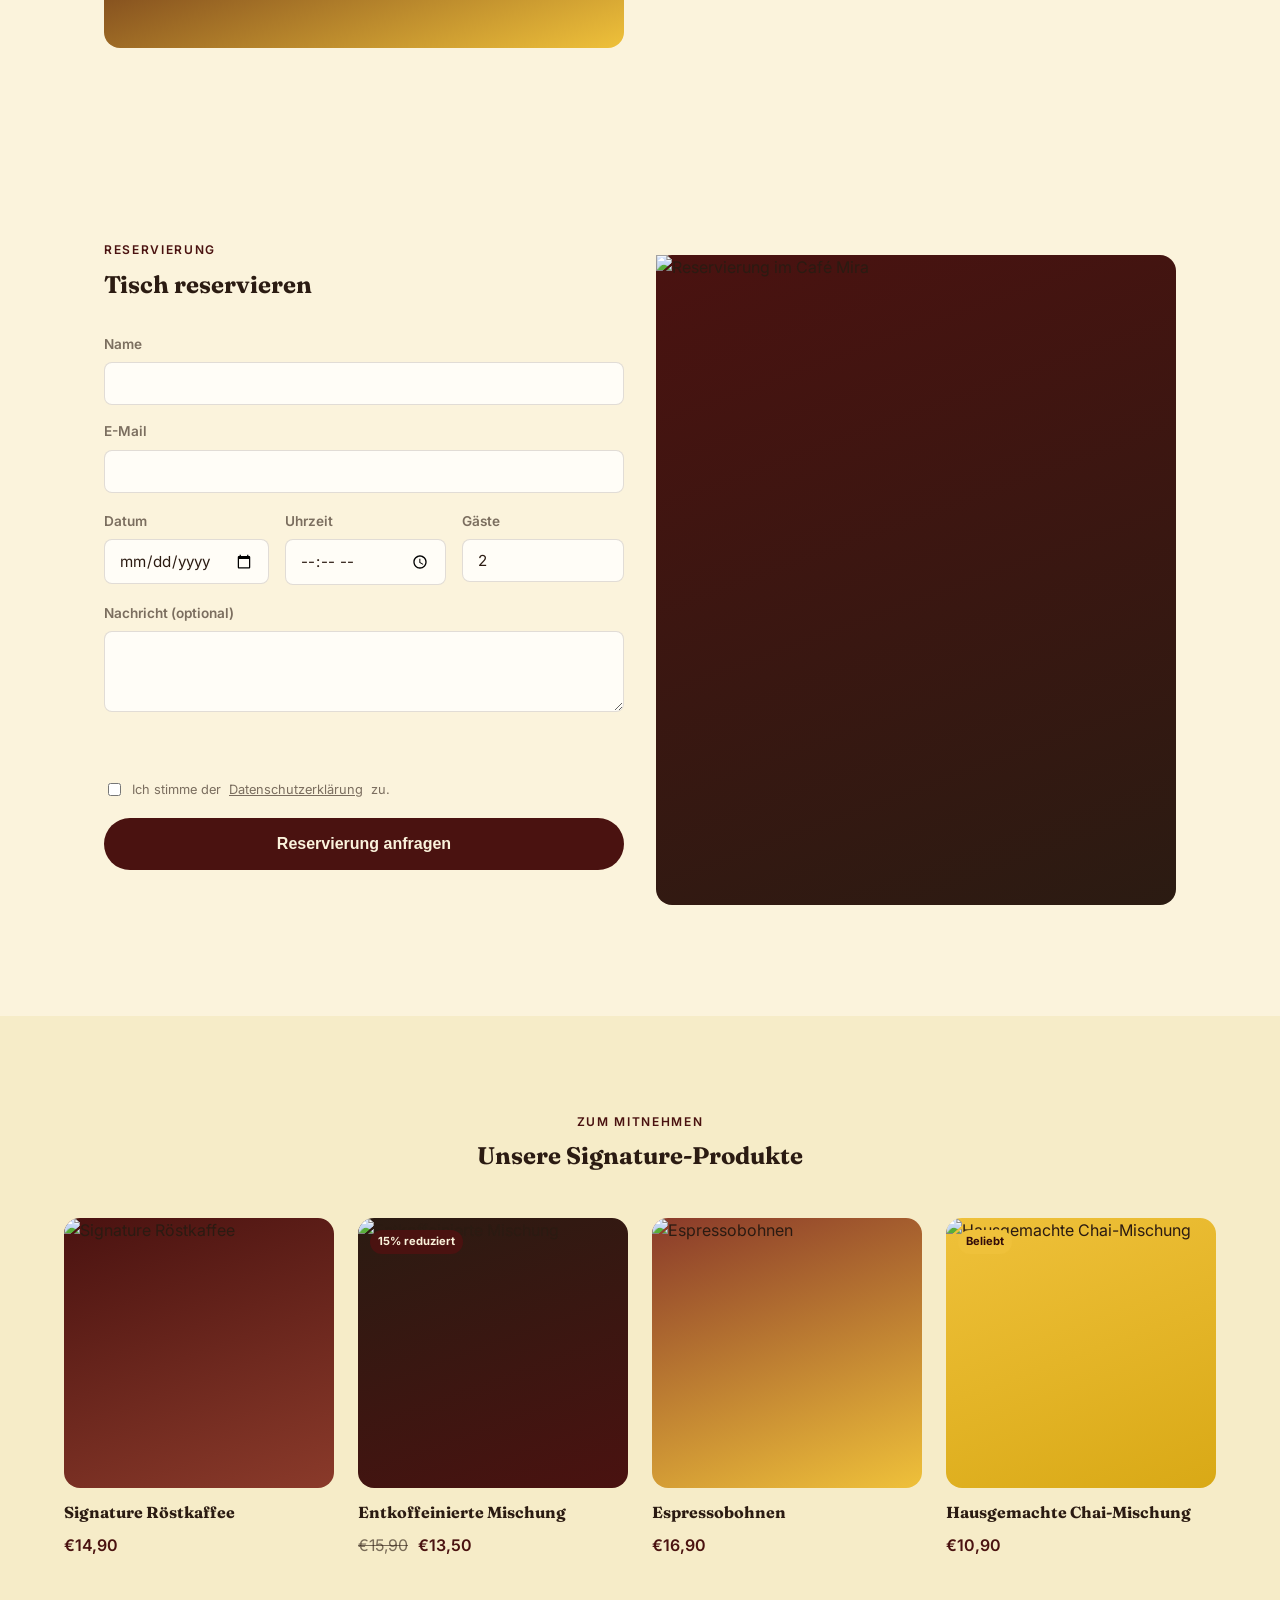
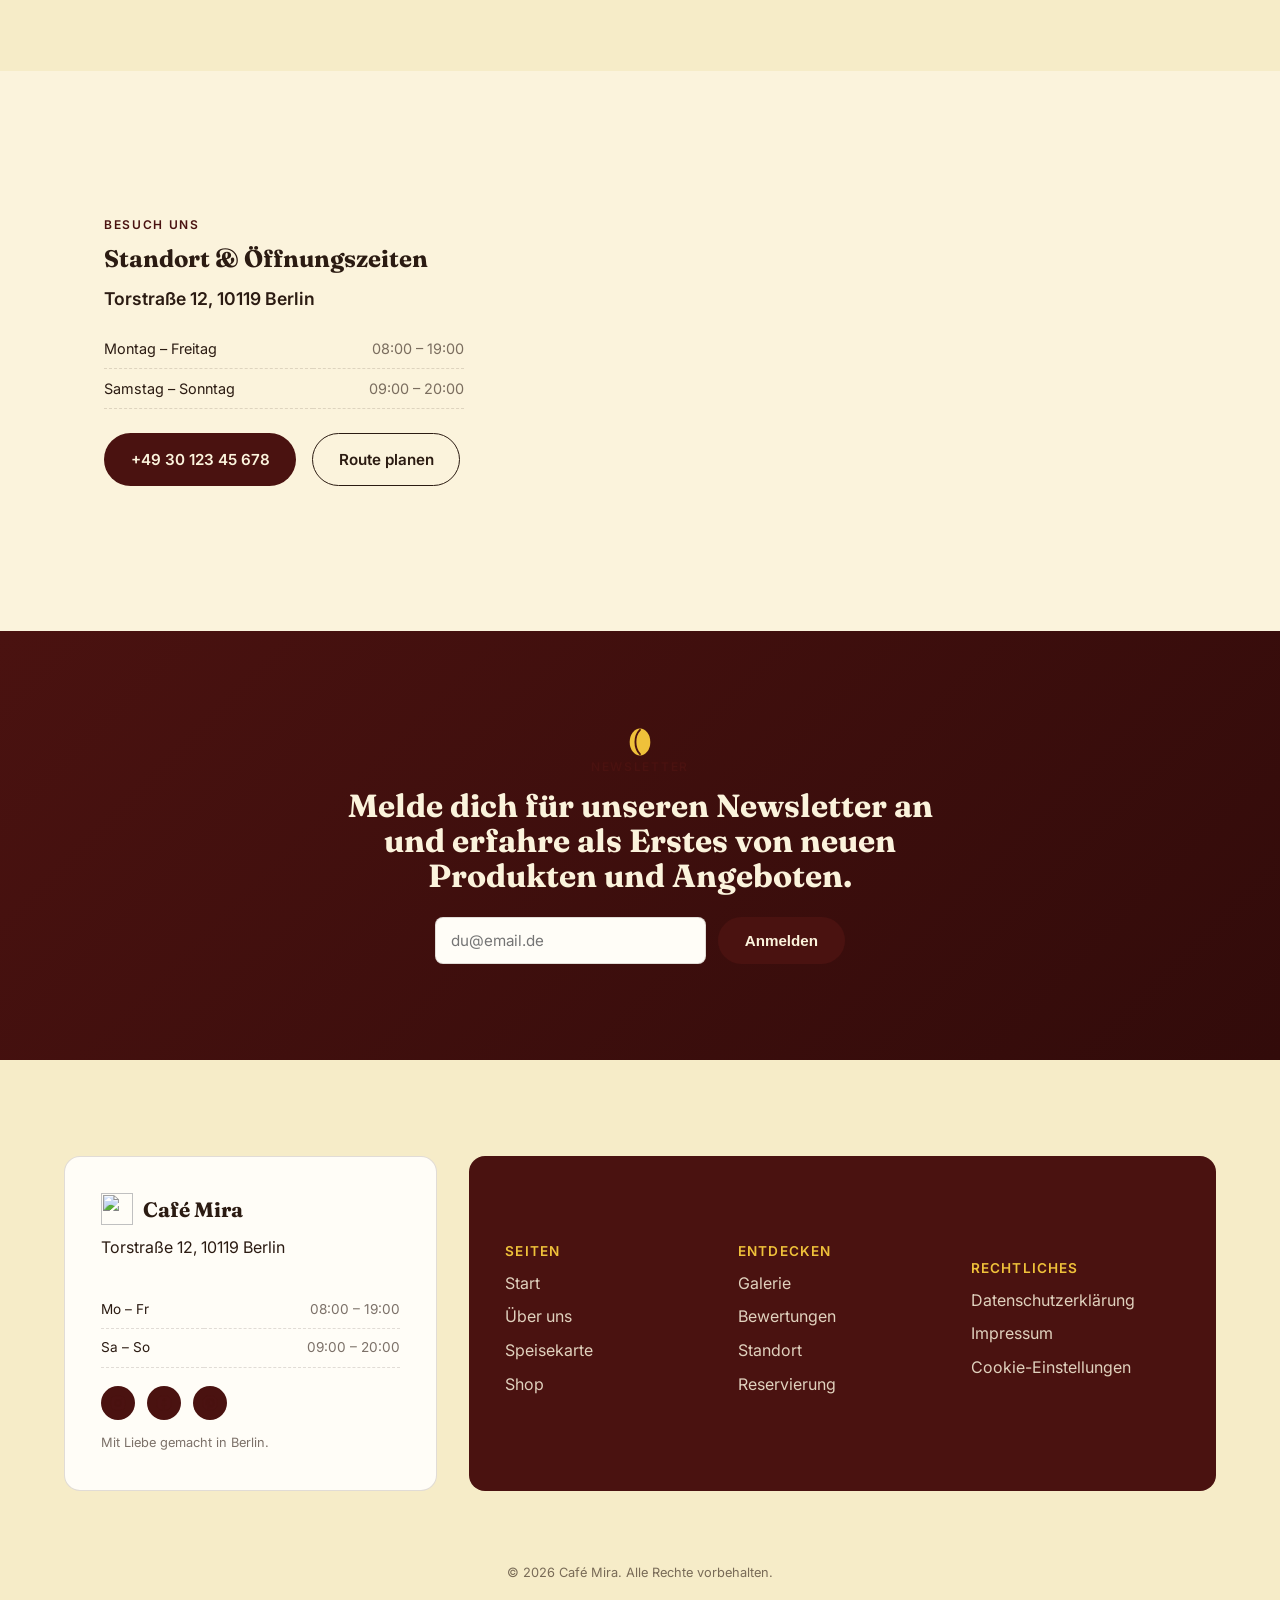
==== commit a0617f74: "Add sticky "Back to Kidashi Design" side tab Fixed pill button on the left edge, vertically centered" ====
--- a/de/index.html
+++ b/de/index.html
@@ -529,5 +529,6 @@
 </footer>
 
 <script src="../js/main.js"></script>
+<script src="../js/back-to-kidashi-tab.js"></script>
 </body>
 </html>
--- a/css/style.css
+++ b/css/style.css
@@ -651,3 +651,53 @@
 @media(max-width:520px){
   .footer__card--maroon{grid-template-columns:1fr;}
 }
+
+/* Kidashi Design – sticky side tab */
+.kidashi-tab{
+  position:fixed;
+  left:0;
+  top:50%;
+  transform:translateY(-50%);
+  z-index:9999;
+  display:flex;
+  align-items:center;
+  gap:.5rem;
+  min-height:44px;
+  padding:.8rem 1.3rem .8rem 1rem;
+  background:#CBCFAE;
+  color:#fff;
+  font-family:var(--font-b);
+  font-size:.85rem;
+  font-weight:700;
+  line-height:1.1;
+  letter-spacing:.01em;
+  white-space:nowrap;
+  text-decoration:none;
+  border-radius:0 999px 999px 0;
+  box-shadow:0 6px 18px rgba(43,27,18,.22);
+  transition:transform .25s ease, background-color .25s ease, box-shadow .25s ease;
+}
+.kidashi-tab:hover,
+.kidashi-tab:focus-visible{
+  background:#B4B993;
+  box-shadow:0 8px 22px rgba(43,27,18,.28);
+  transform:translateY(-50%) translateX(4px);
+}
+.kidashi-tab:focus-visible{
+  outline:2px solid #fff;
+  outline-offset:2px;
+}
+.kidashi-tab__icon{
+  display:inline-flex;
+  flex-shrink:0;
+  line-height:0;
+}
+.kidashi-tab__icon svg{display:block;width:14px;height:14px;}
+@media(max-width:640px){
+  .kidashi-tab{
+    padding:.65rem 1rem .65rem .75rem;
+    font-size:.72rem;
+    gap:.35rem;
+  }
+  .kidashi-tab__icon svg{width:12px;height:12px;}
+}
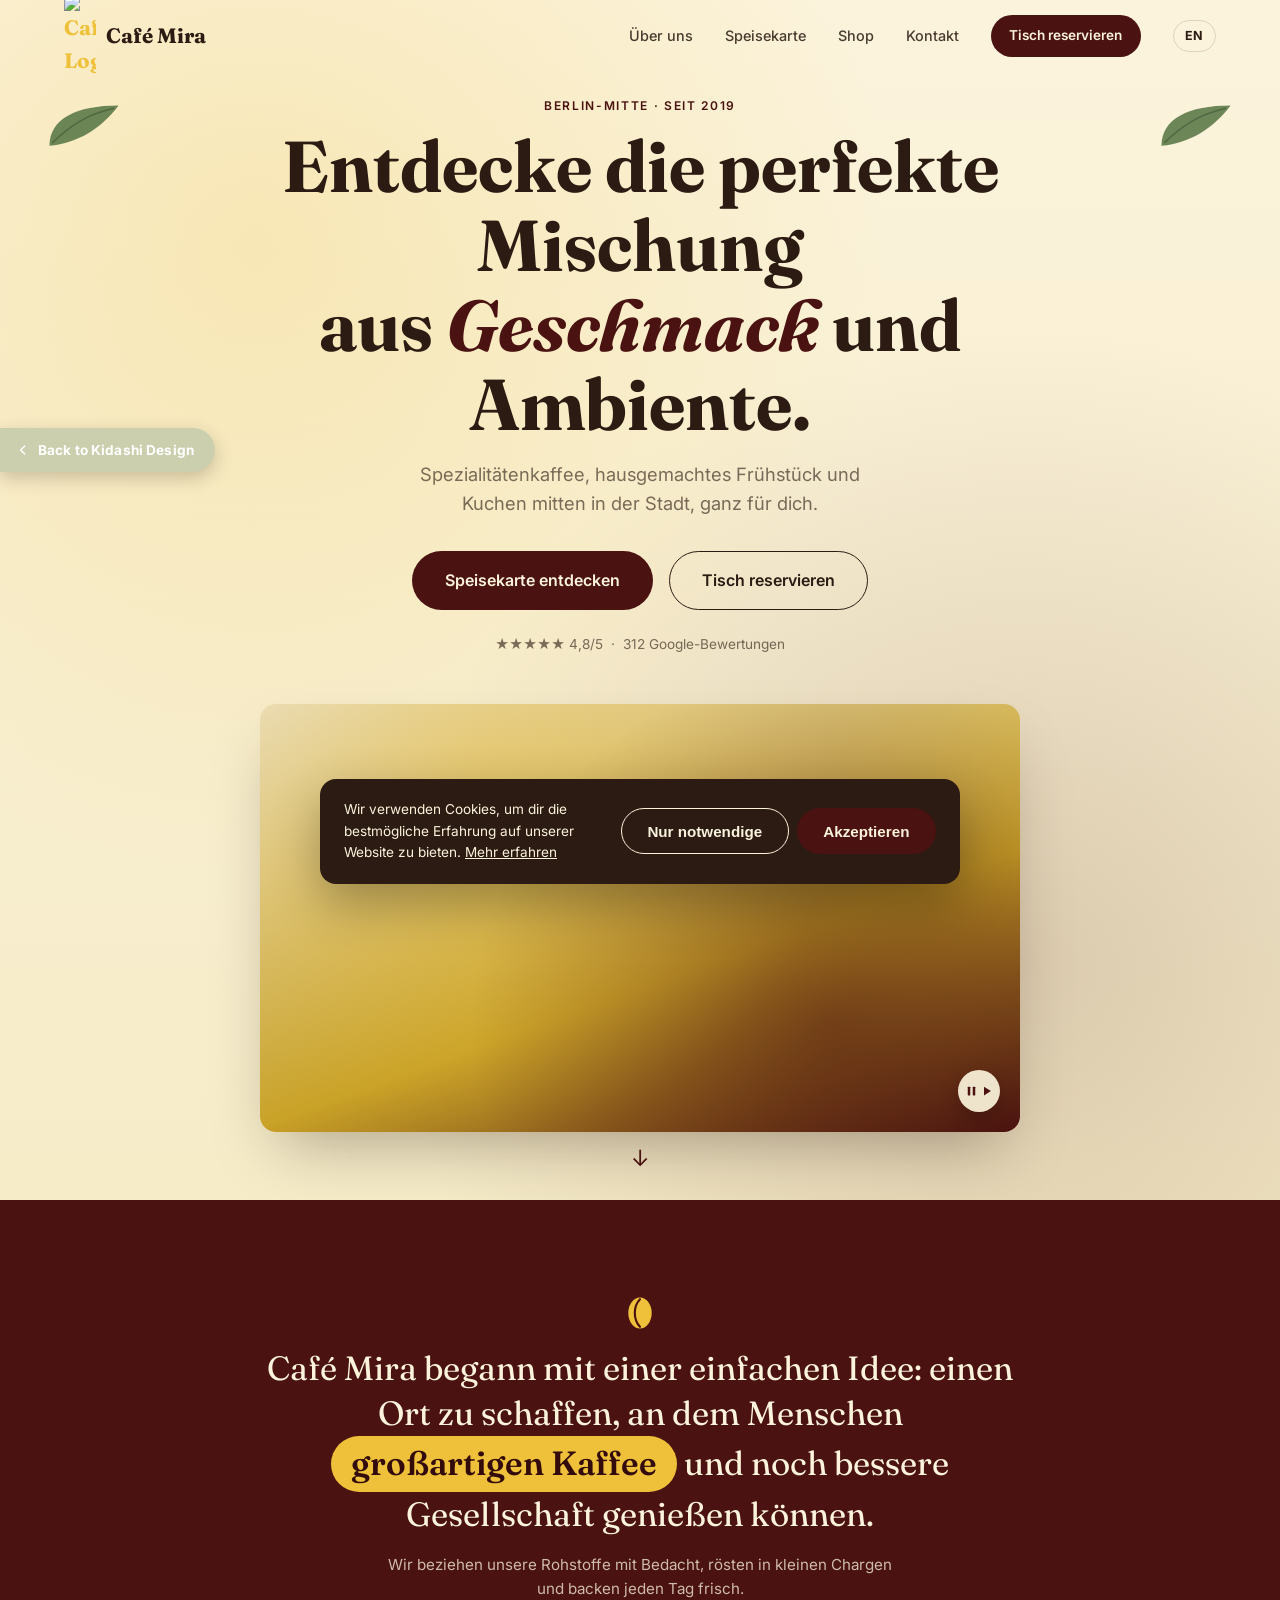
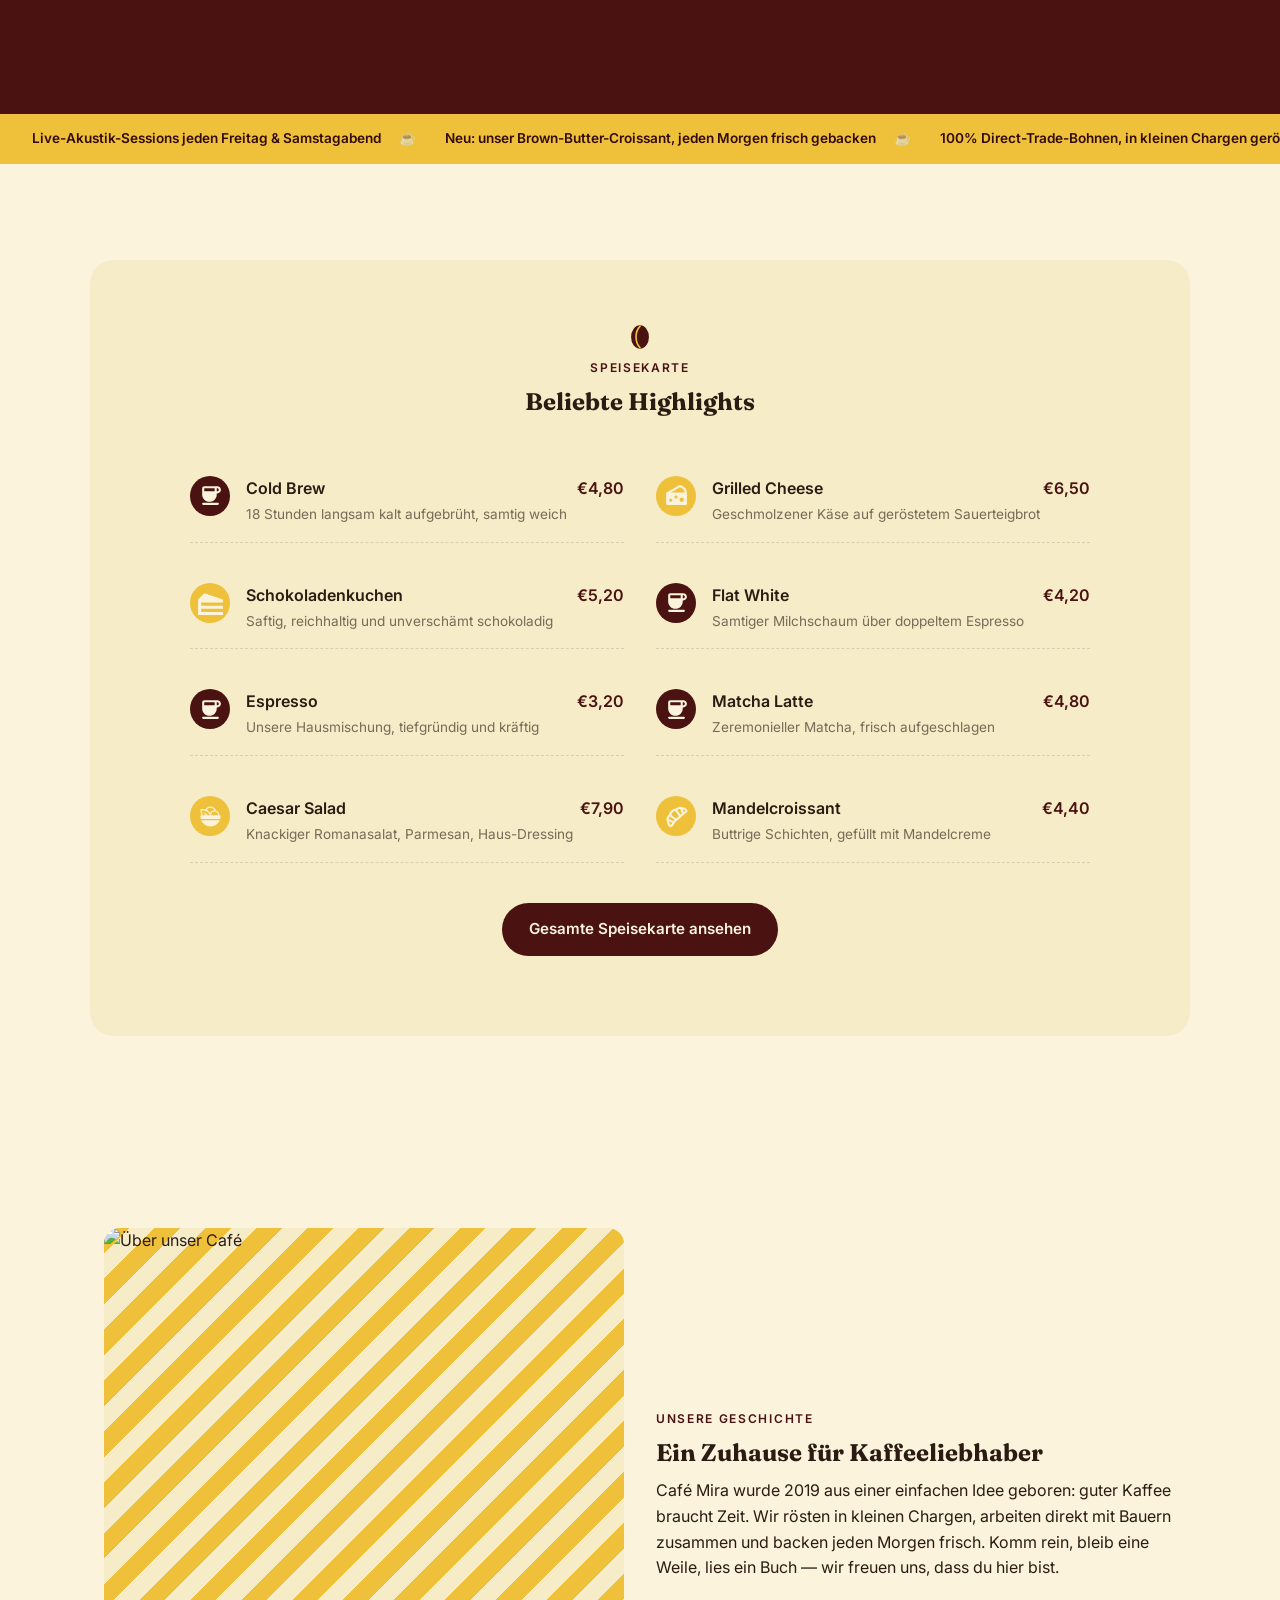
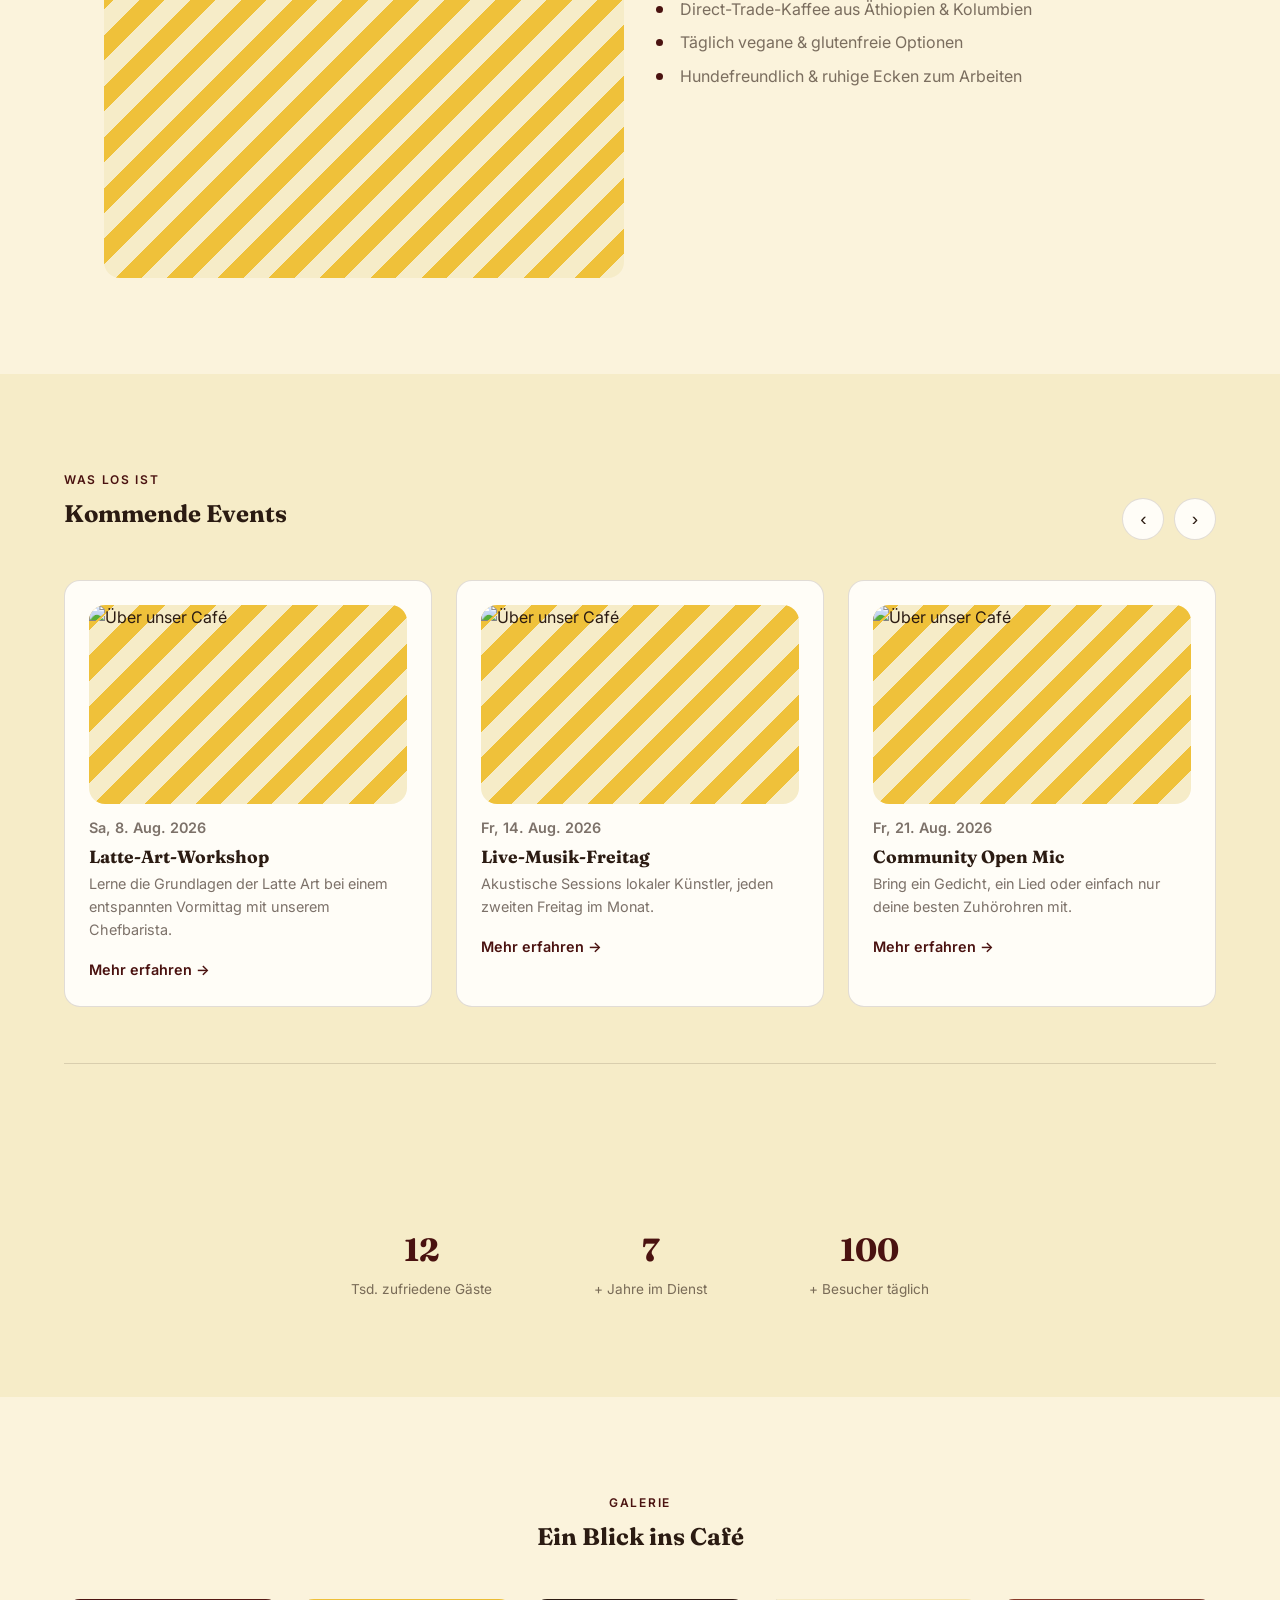
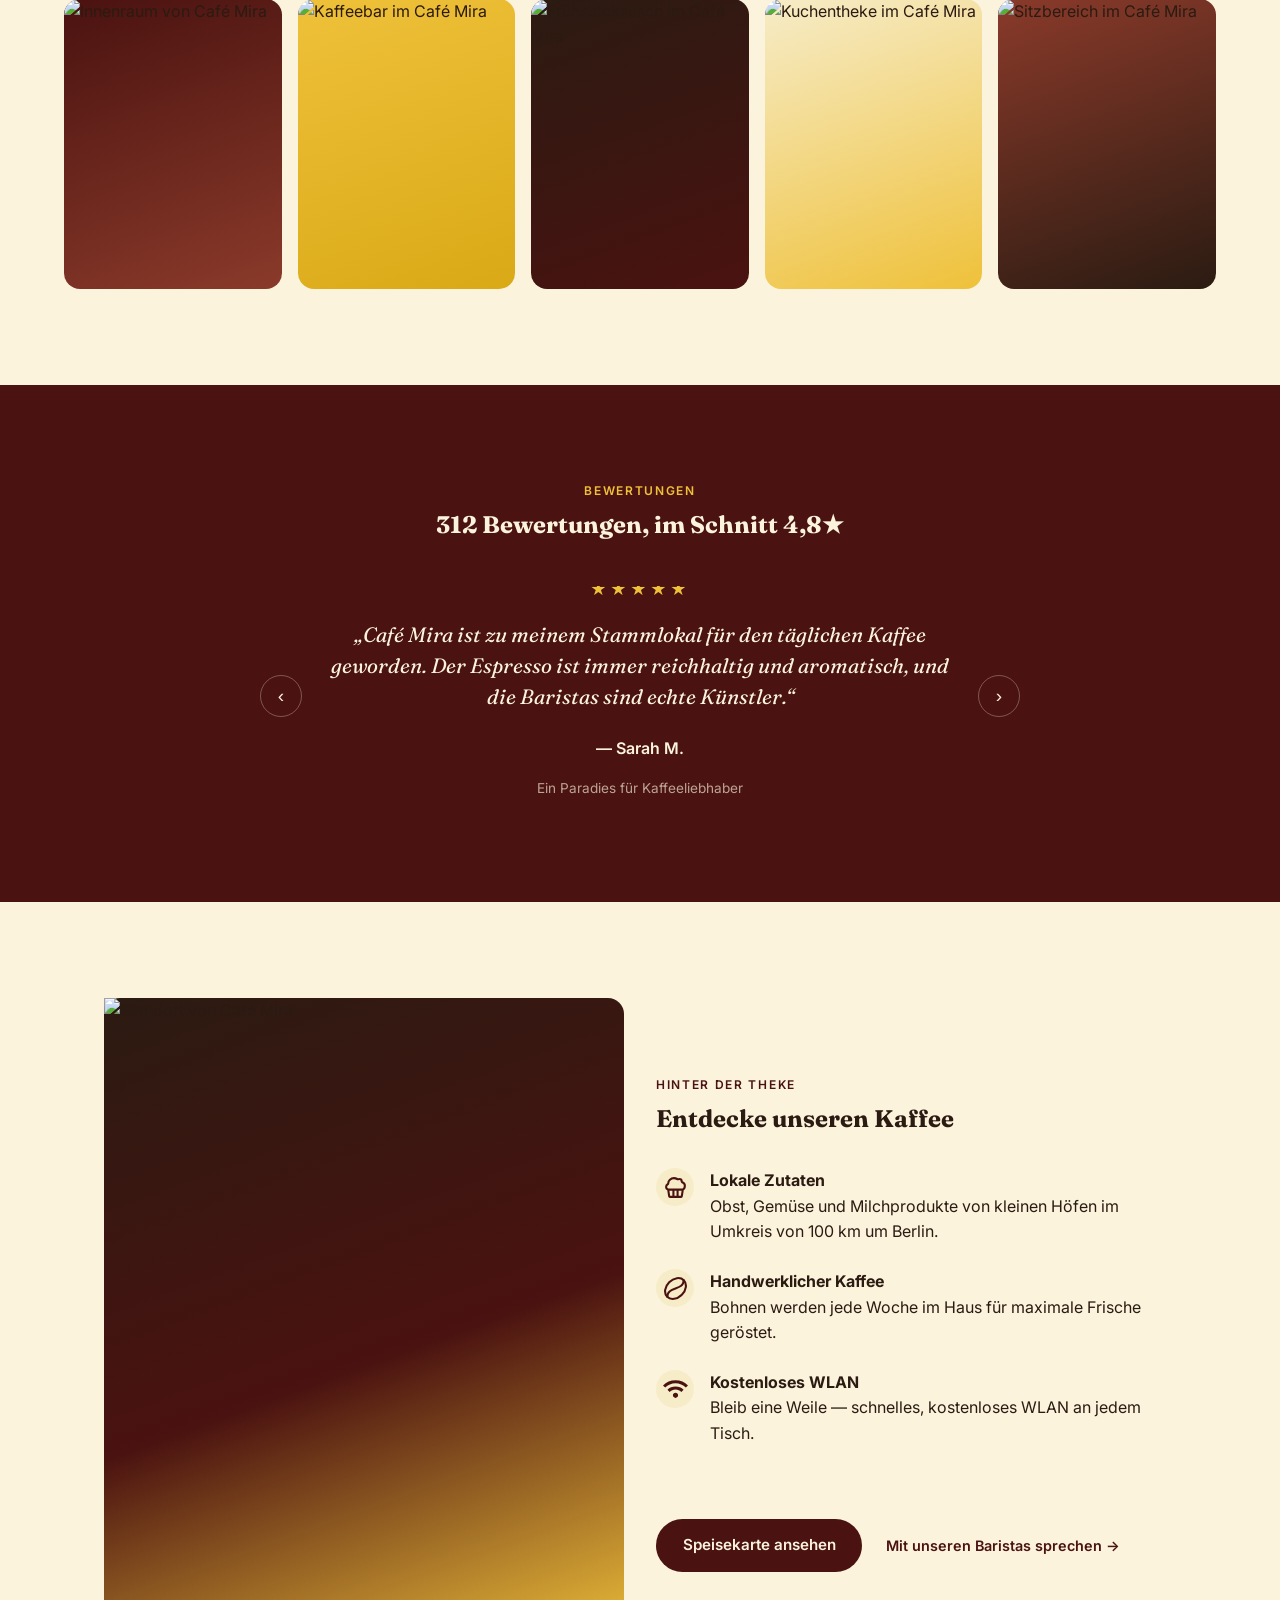
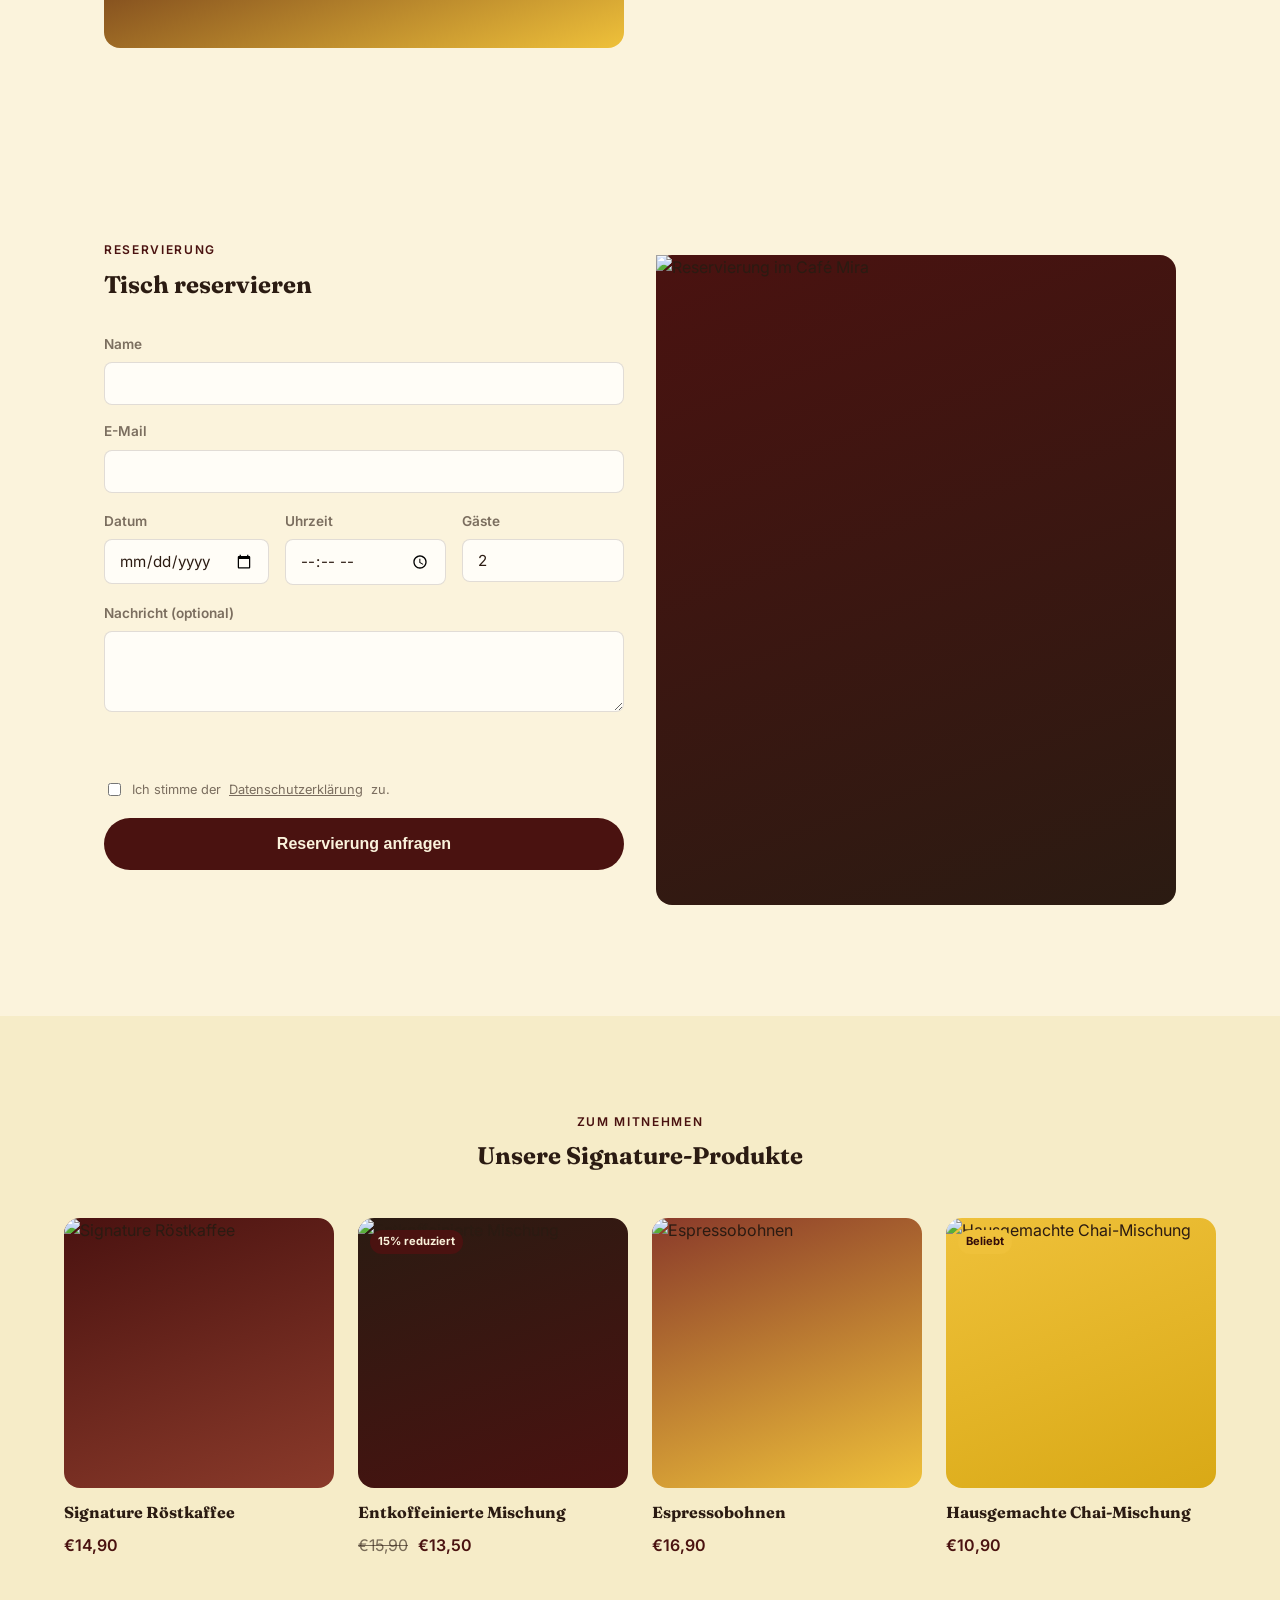
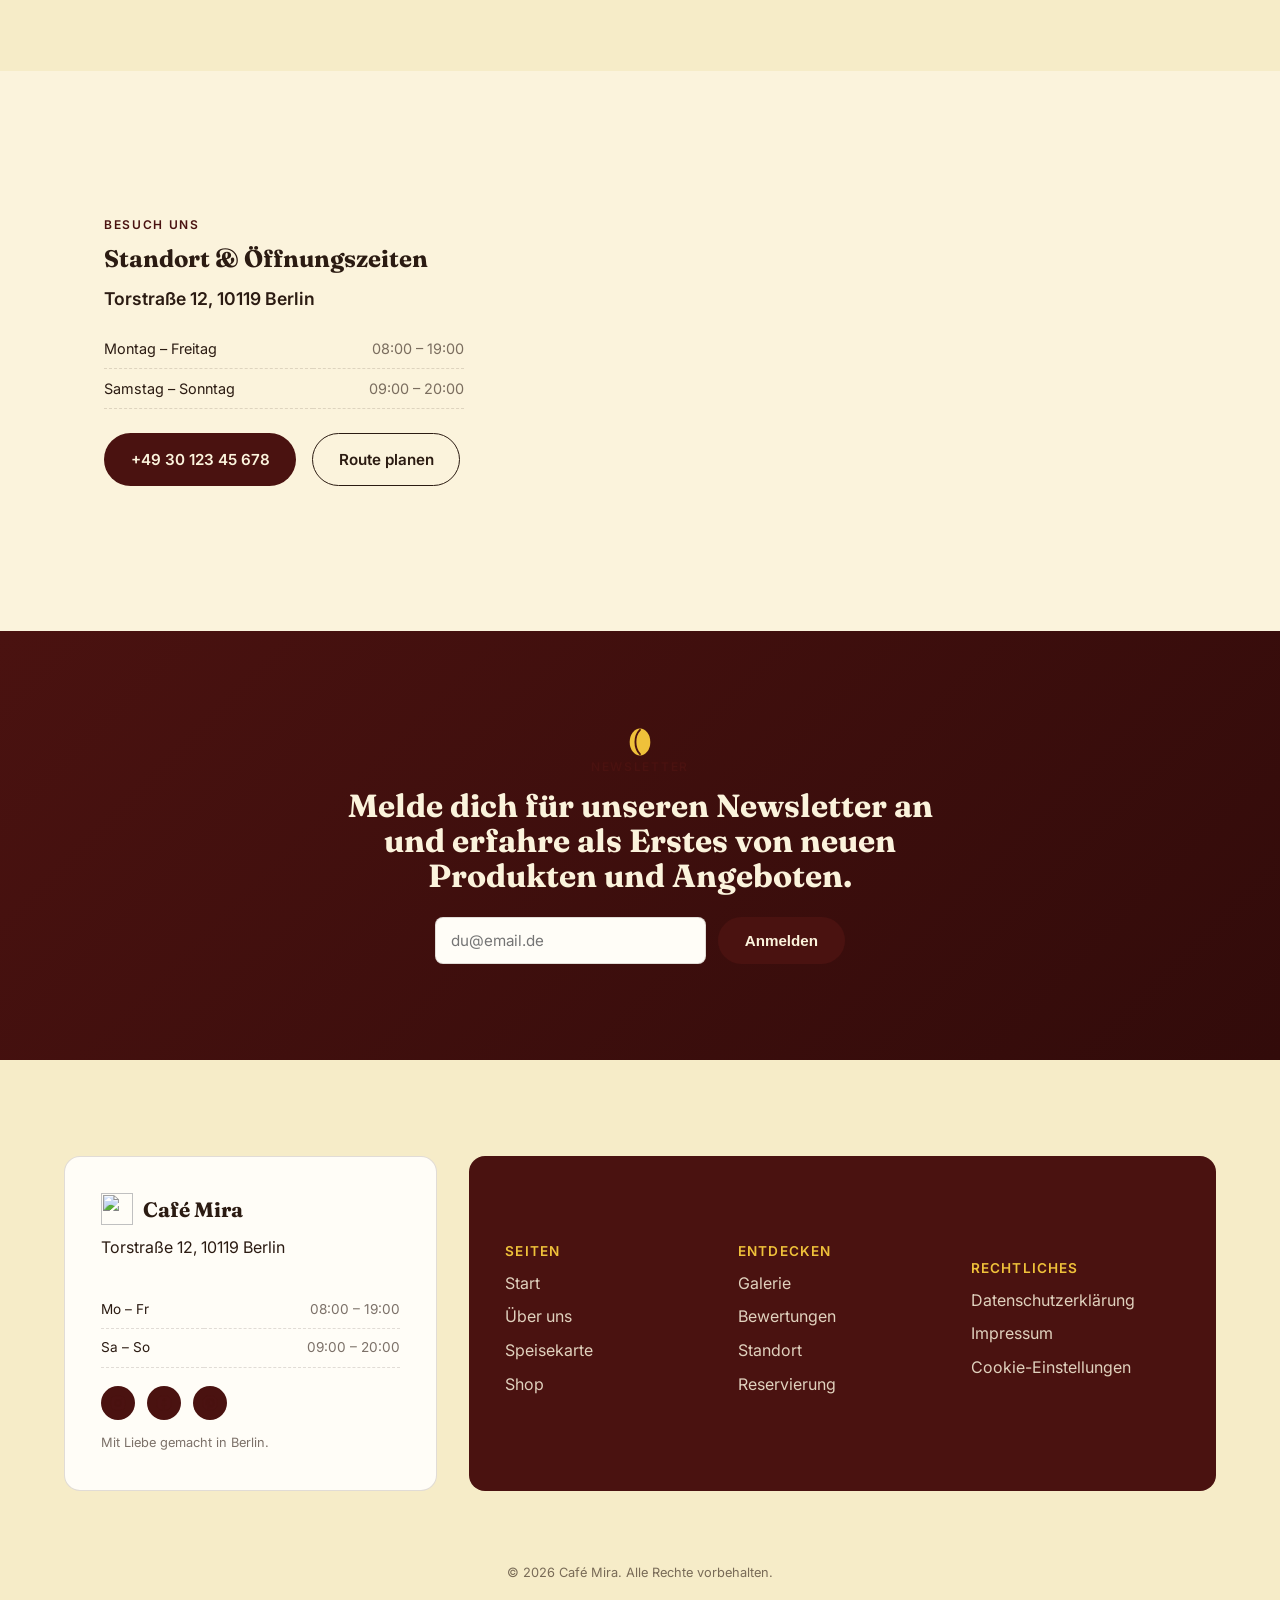
==== commit e29c651a: "Embed Kidashi tab directly, drop hover movement Replace the JS-injected component with the exact mar" ====
--- a/de/index.html
+++ b/de/index.html
@@ -63,6 +63,7 @@
 </script>
 </head>
 <body>
+<a class="kidashi-tab" href="https://www.kidashidesign.com/"><svg class="kidashi-tab__icon" viewBox="0 0 24 24" width="16" height="16" aria-hidden="true" focusable="false"><path d="M15 5l-7 7 7 7" fill="none" stroke="currentColor" stroke-width="2.4" stroke-linecap="round" stroke-linejoin="round"></path></svg><span class="kidashi-tab__label">Back to Kidashi Design</span></a>
 
 <!-- Cookie consent (GDPR / EU market) -->
 <div class="cookie-banner" id="cookieBanner" role="dialog" aria-live="polite" aria-label="Cookie-Hinweis">
@@ -529,6 +530,5 @@
 </footer>
 
 <script src="../js/main.js"></script>
-<script src="../js/back-to-kidashi-tab.js"></script>
 </body>
 </html>
--- a/css/style.css
+++ b/css/style.css
@@ -675,29 +675,27 @@
   text-decoration:none;
   border-radius:0 999px 999px 0;
   box-shadow:0 6px 18px rgba(43,27,18,.22);
-  transition:transform .25s ease, background-color .25s ease, box-shadow .25s ease;
+  transition:background-color .25s ease;
 }
 .kidashi-tab:hover,
 .kidashi-tab:focus-visible{
   background:#B4B993;
-  box-shadow:0 8px 22px rgba(43,27,18,.28);
-  transform:translateY(-50%) translateX(4px);
 }
 .kidashi-tab:focus-visible{
   outline:2px solid #fff;
   outline-offset:2px;
 }
 .kidashi-tab__icon{
-  display:inline-flex;
+  display:block;
   flex-shrink:0;
-  line-height:0;
-}
-.kidashi-tab__icon svg{display:block;width:14px;height:14px;}
+  width:14px;
+  height:14px;
+}
 @media(max-width:640px){
   .kidashi-tab{
     padding:.65rem 1rem .65rem .75rem;
     font-size:.72rem;
     gap:.35rem;
   }
-  .kidashi-tab__icon svg{width:12px;height:12px;}
-}
+  .kidashi-tab__icon{width:12px;height:12px;}
+}
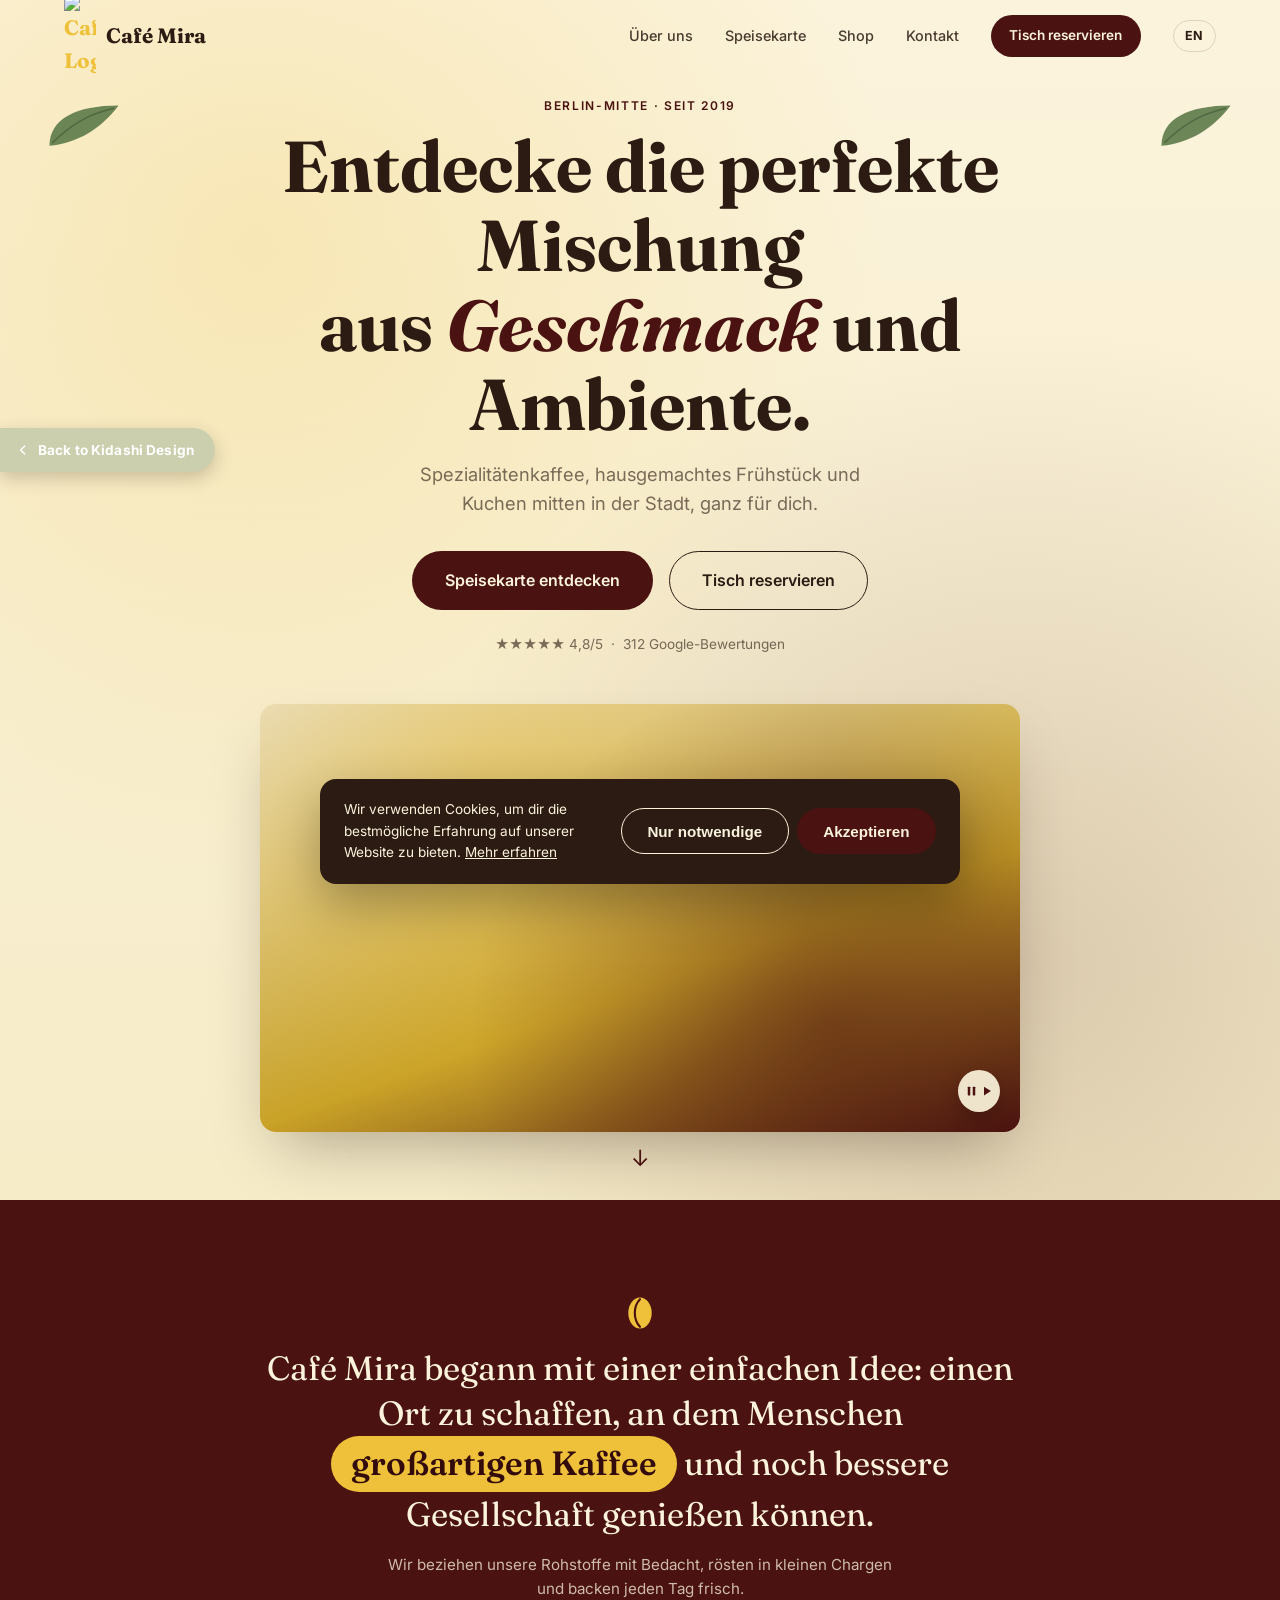
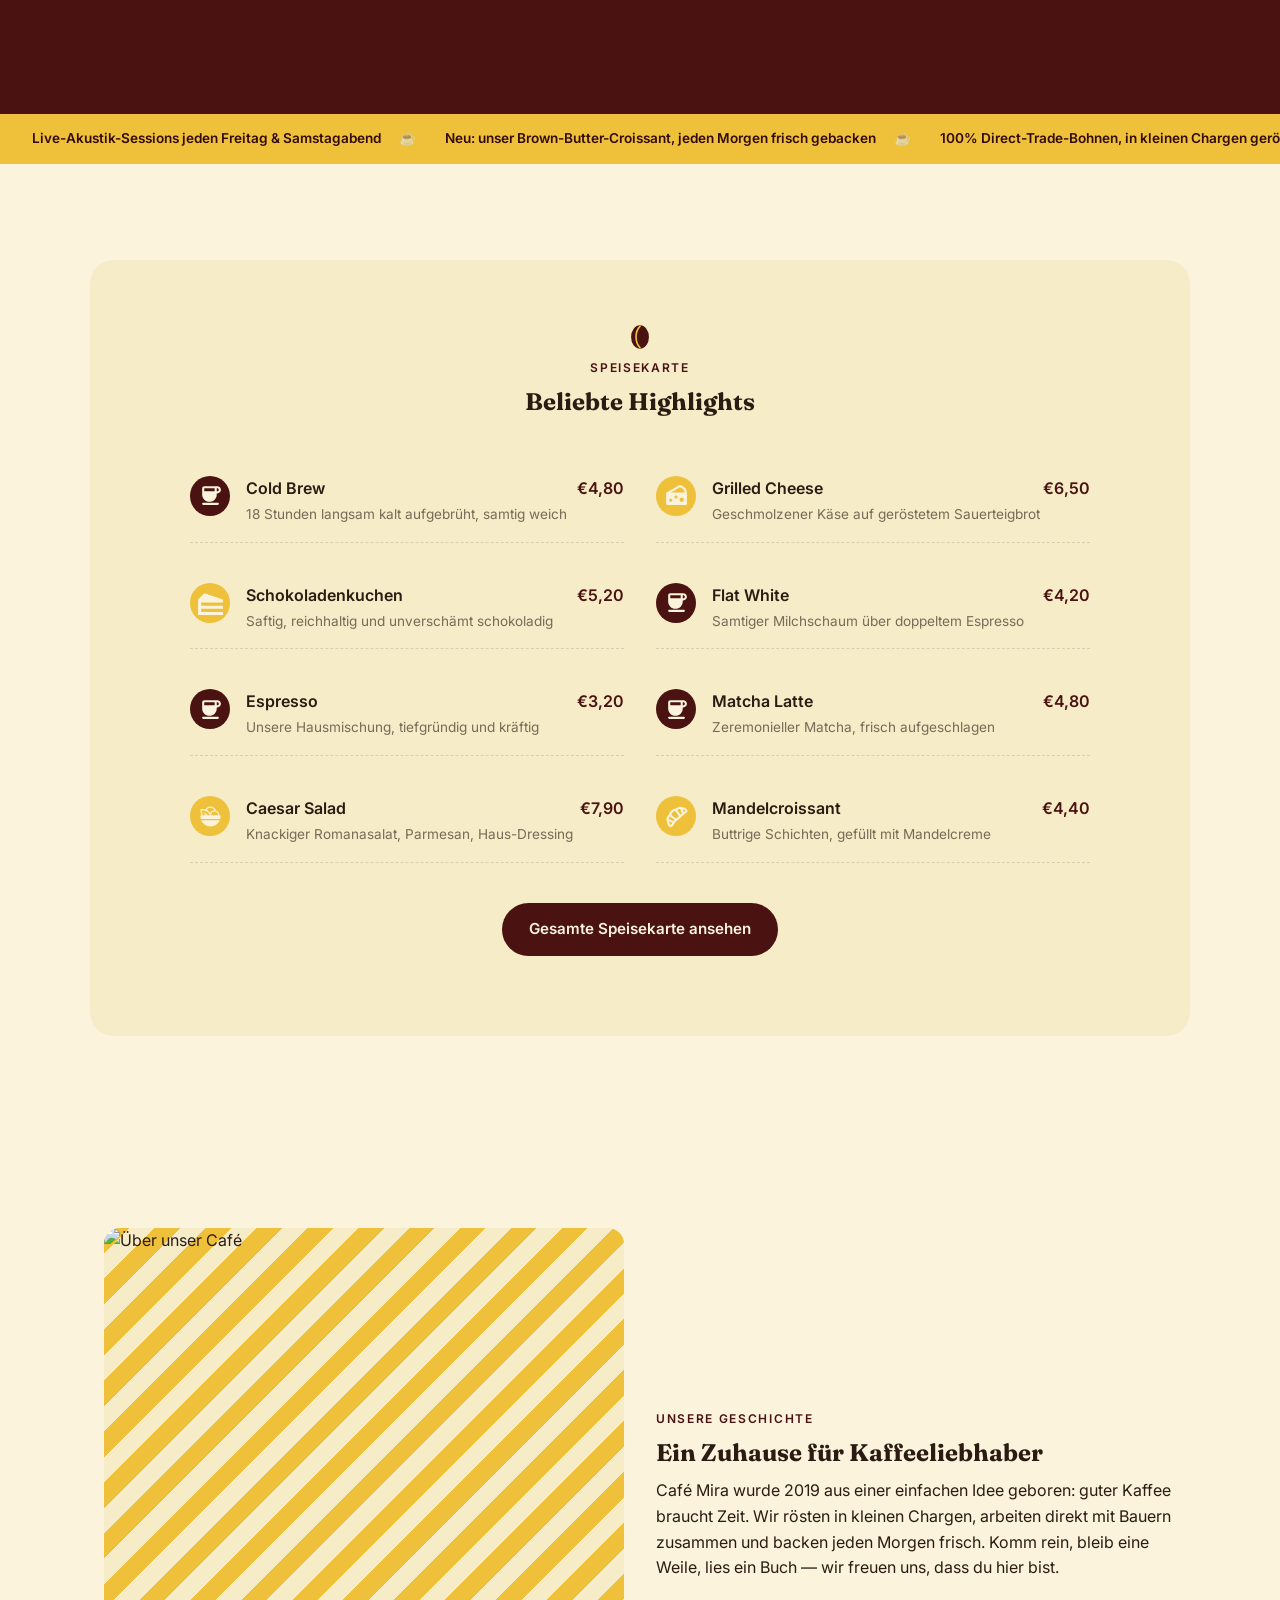
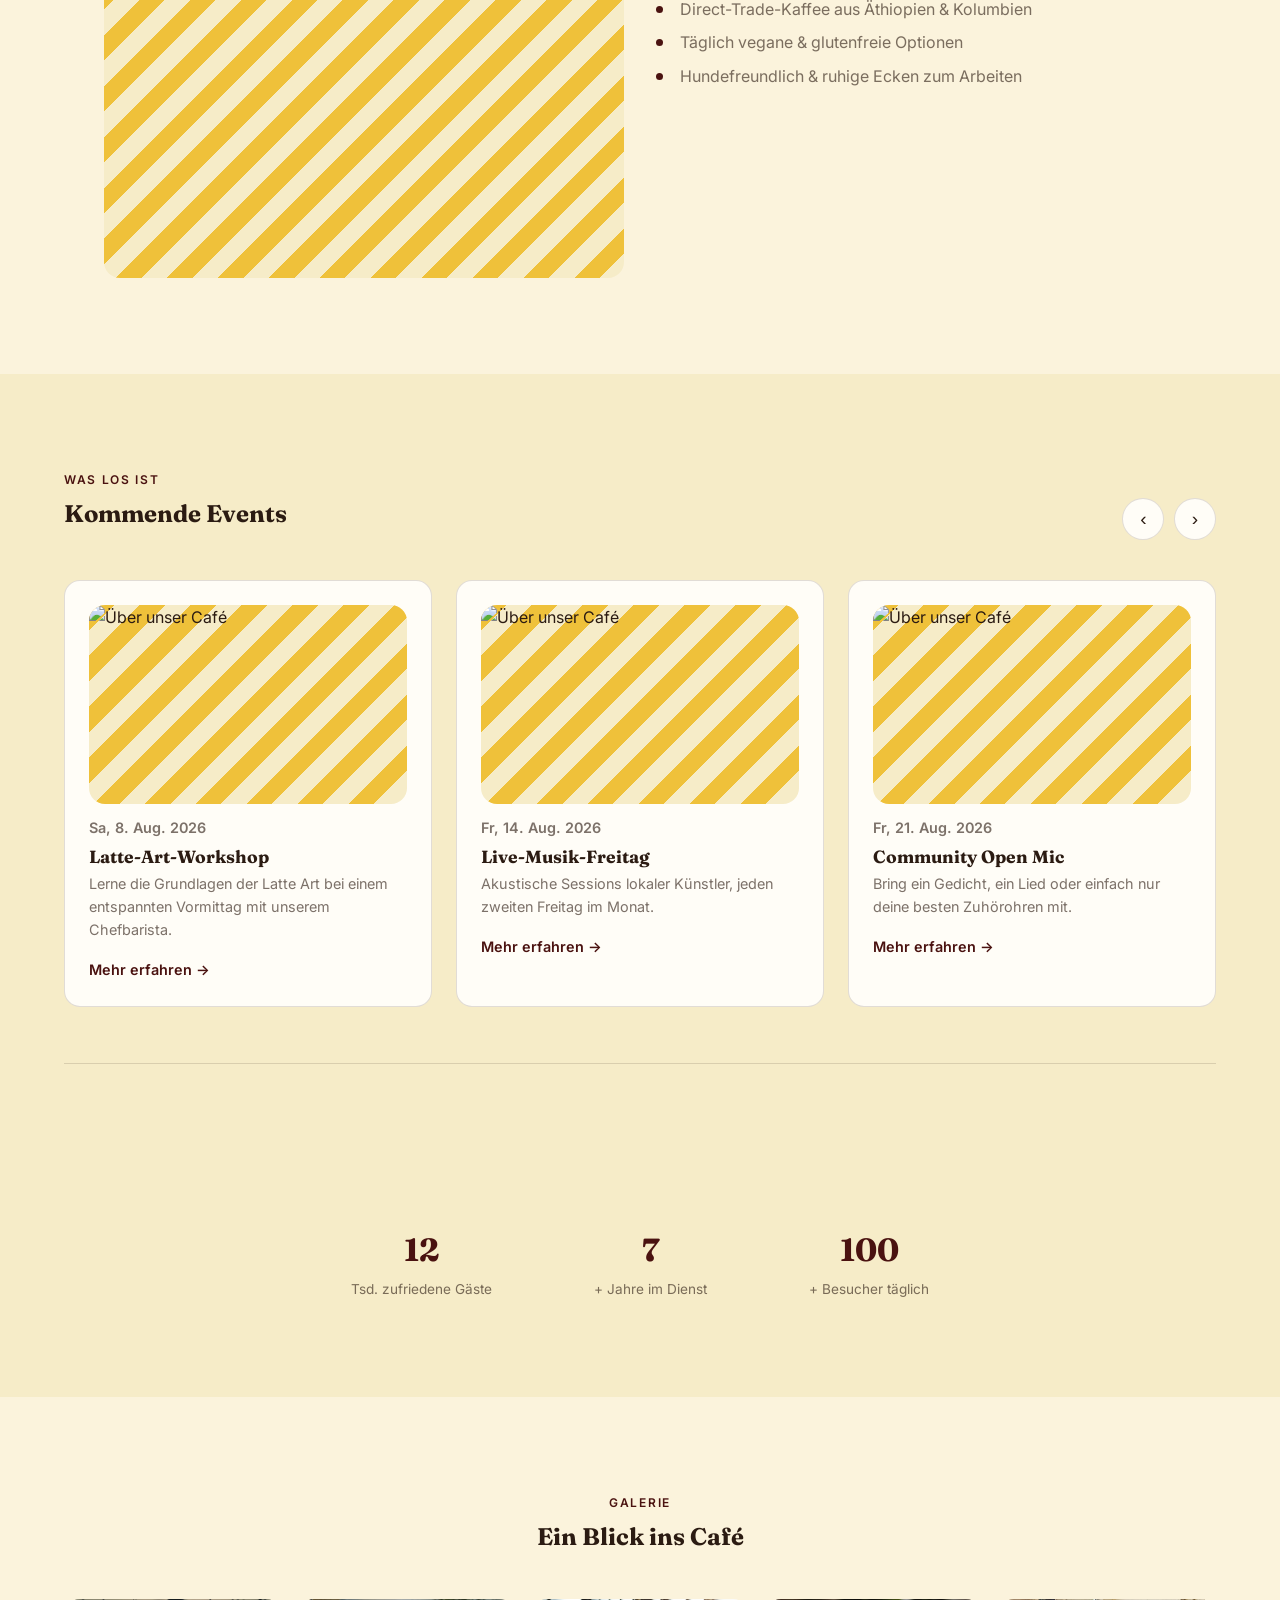
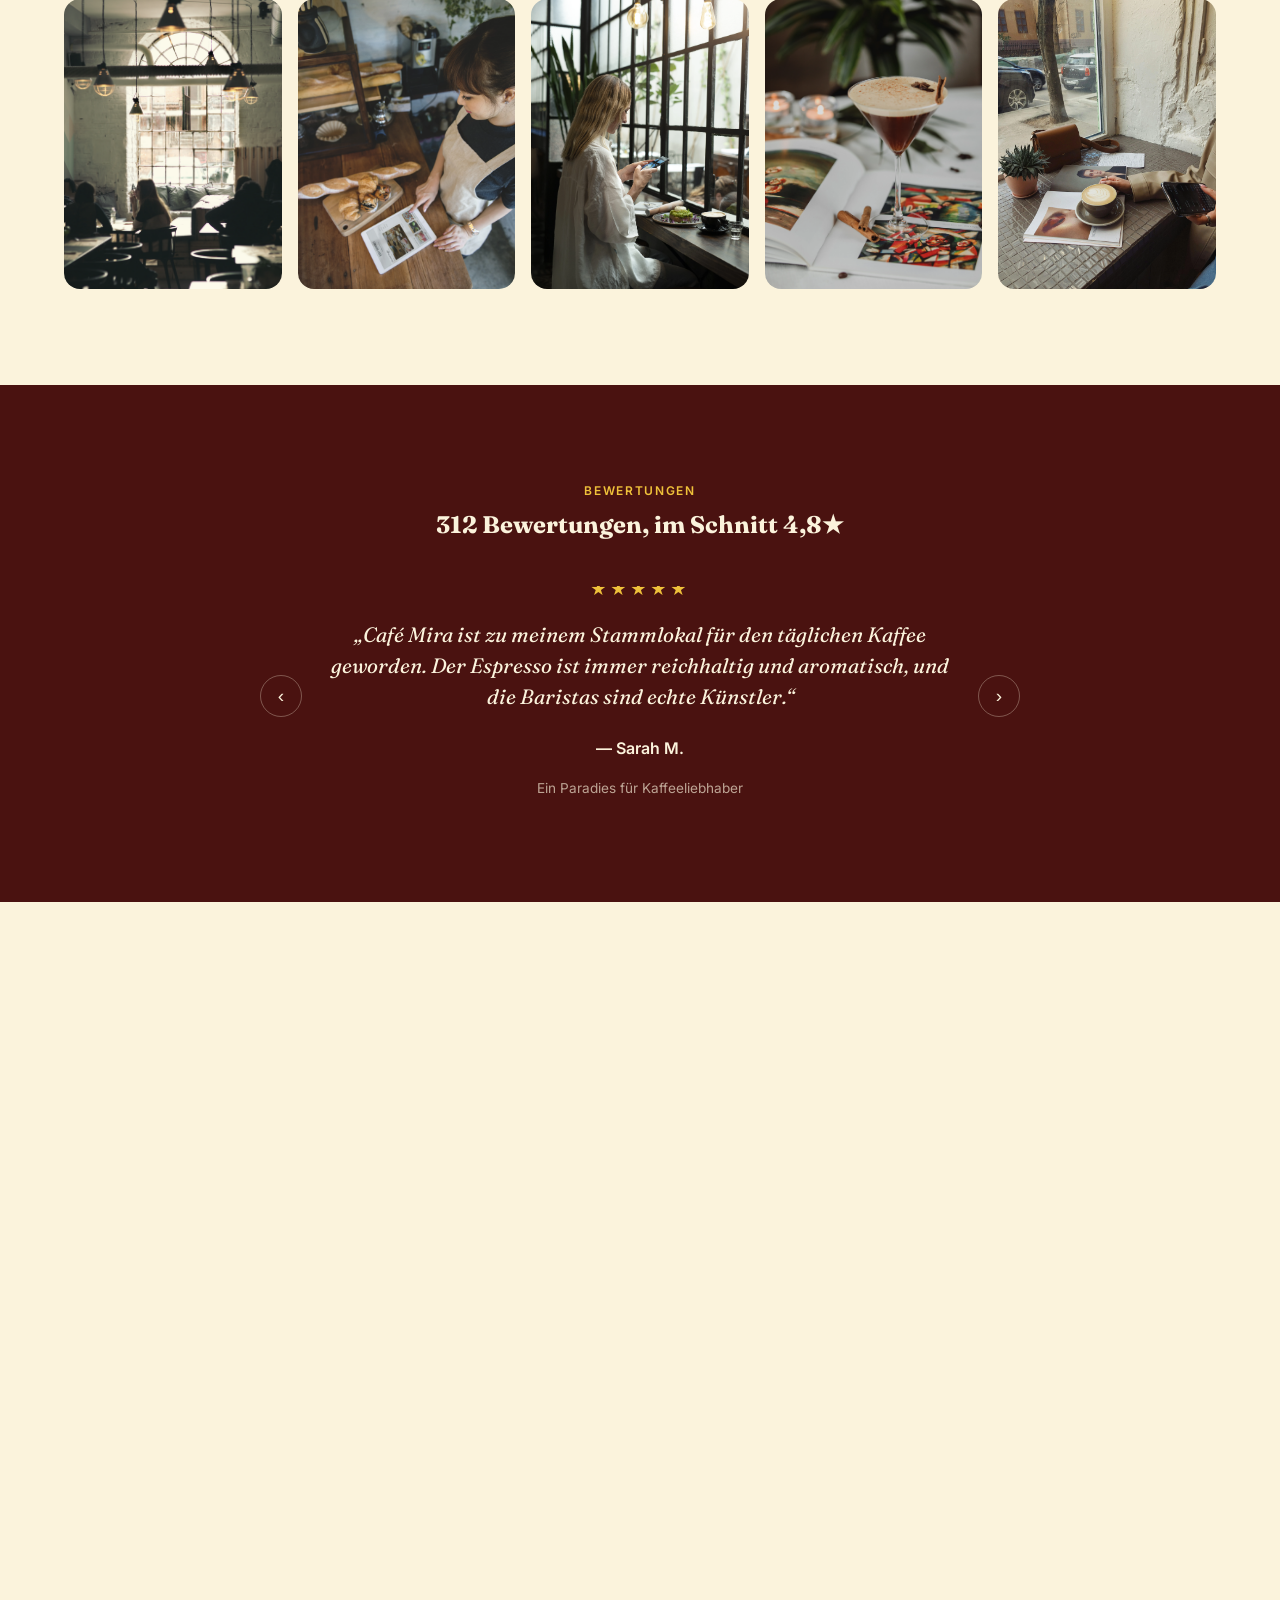
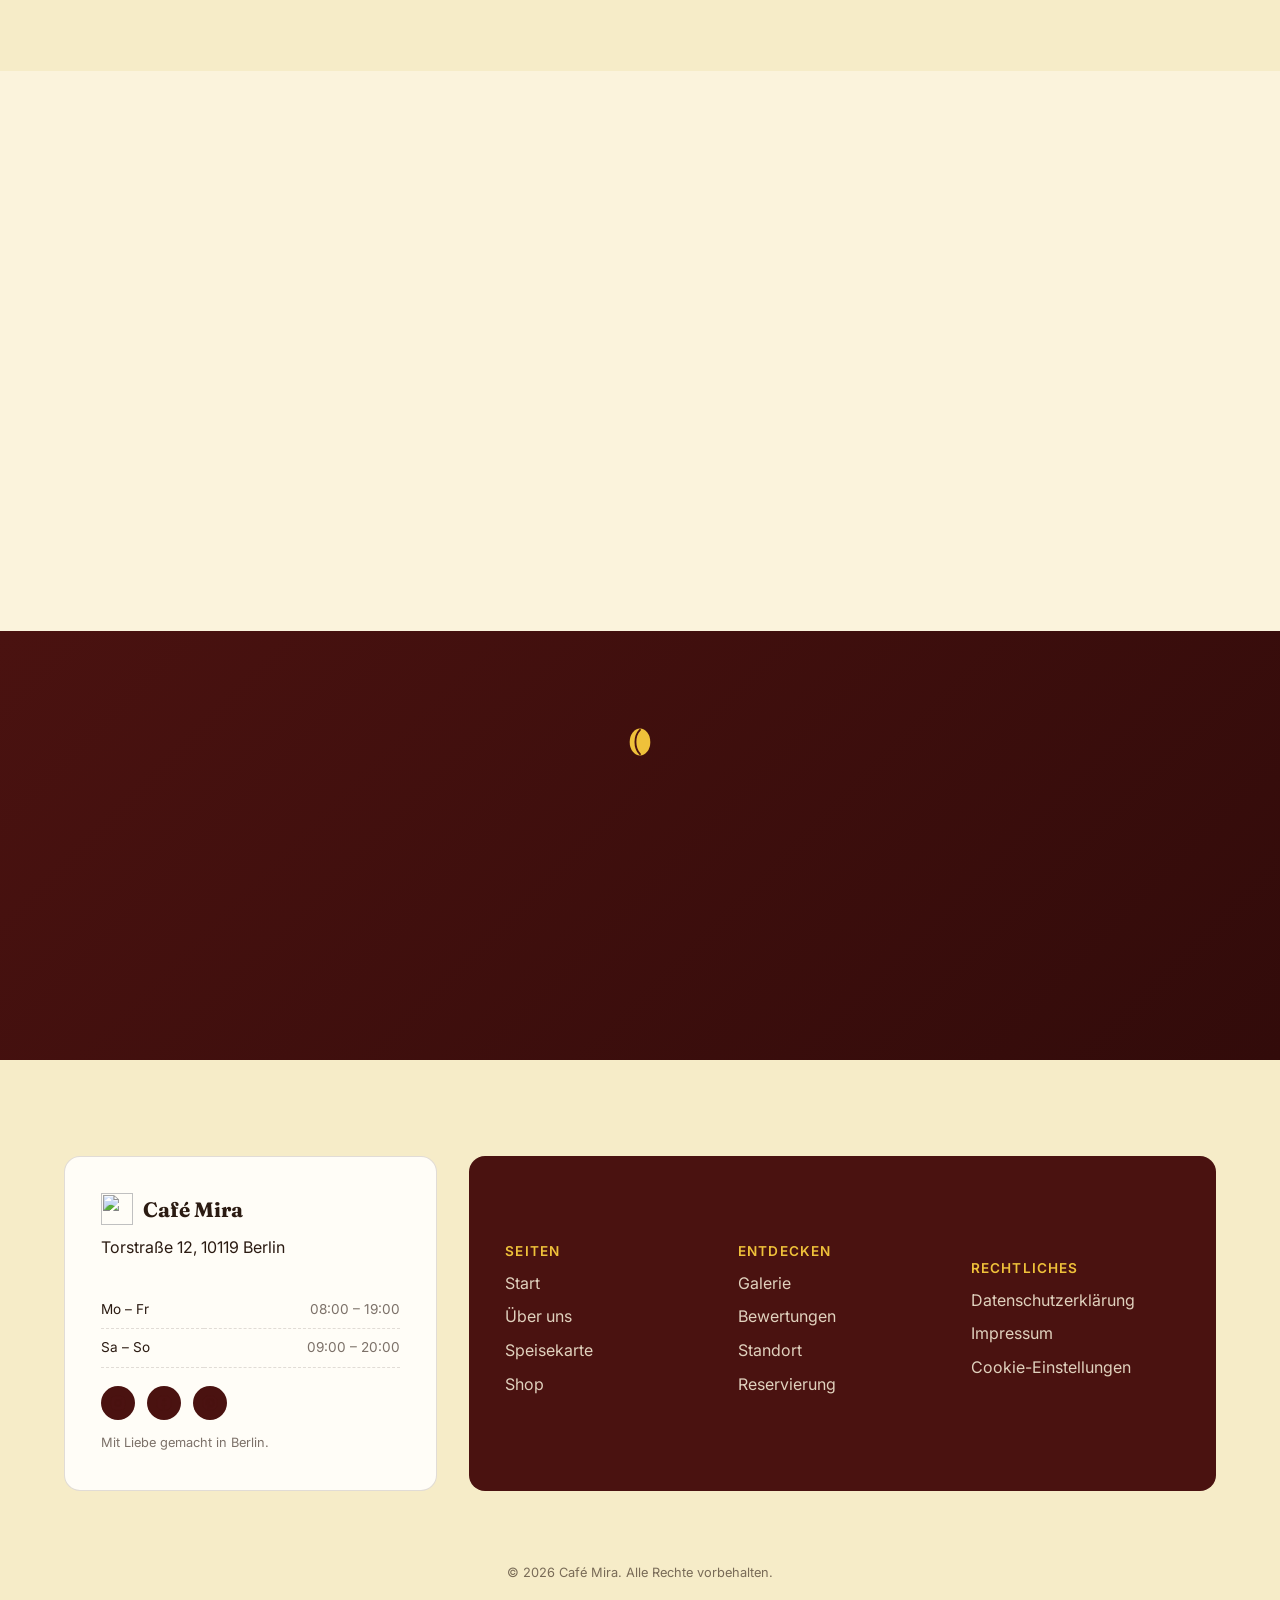
==== commit 3cd7402d: "Use new compressed gallery images in gallery row (EN + DE) Co-Authored-By: Claude Sonnet 5.5 <norepl" ====
--- a/de/index.html
+++ b/de/index.html
@@ -309,11 +309,11 @@
   <p class="eyebrow center reveal">Galerie</p>
   <h2 class="center reveal" style="--i:1">Ein Blick ins Café</h2>
   <div class="gallery__row">
-    <img src="../images/inside1.jpg" alt="Innenraum von Café Mira" class="gallery__item gallery__item--a reveal" style="--i:0">
-    <img src="../images/inside2.jpg" alt="Kaffeebar im Café Mira" class="gallery__item gallery__item--b reveal" style="--i:1">
-    <img src="../images/inside3.jpg" alt="Frühstückstisch im Café Mira" class="gallery__item gallery__item--c reveal" style="--i:2">
-    <img src="../images/inside4.jpg" alt="Kuchentheke im Café Mira" class="gallery__item gallery__item--d reveal" style="--i:3">
-    <img src="../images/inside5.jpg" alt="Sitzbereich im Café Mira" class="gallery__item gallery__item--e reveal" style="--i:4">
+    <img src="../images/compressed/coffee-shop-with-people.webp" alt="Gäste im Café Mira" loading="lazy" class="gallery__item gallery__item--a reveal" style="--i:0">
+    <img src="../images/compressed/woman-using-her-digital-tablet.webp" alt="Gast arbeitet am Tablet im Café Mira" loading="lazy" class="gallery__item gallery__item--b reveal" style="--i:1">
+    <img src="../images/compressed/medium-shot-woman-taking-food-photos.webp" alt="Gast fotografiert Essen im Café Mira" loading="lazy" class="gallery__item gallery__item--c reveal" style="--i:2">
+    <img src="../images/compressed/side-view-chocolate-martini-with-spices-cinnamon-glass-table.webp" alt="Schokoladen-Martini mit Zimt im Café Mira" loading="lazy" class="gallery__item gallery__item--d reveal" style="--i:3">
+    <img src="../images/compressed/employe-aplication-day.webp" alt="Latte am Fenster im Café Mira" loading="lazy" class="gallery__item gallery__item--e reveal" style="--i:4">
   </div>
 </section>
 
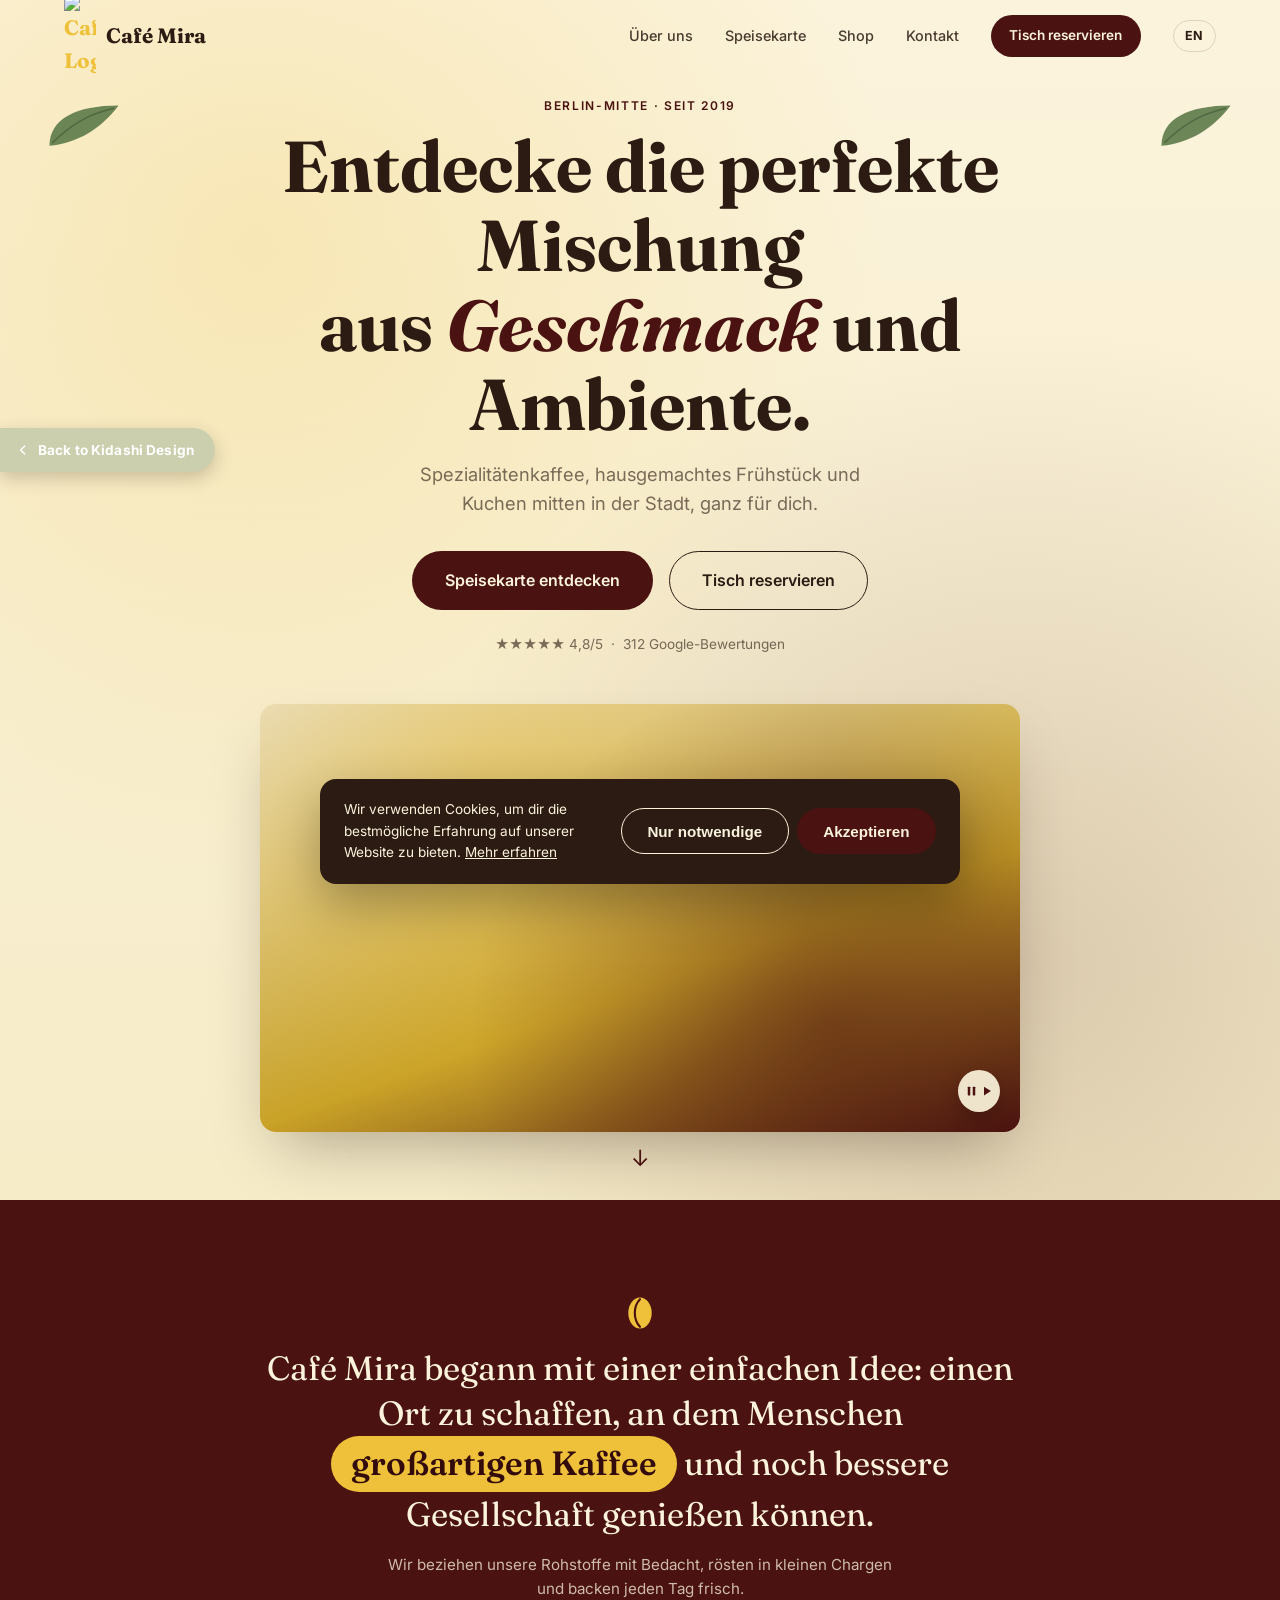
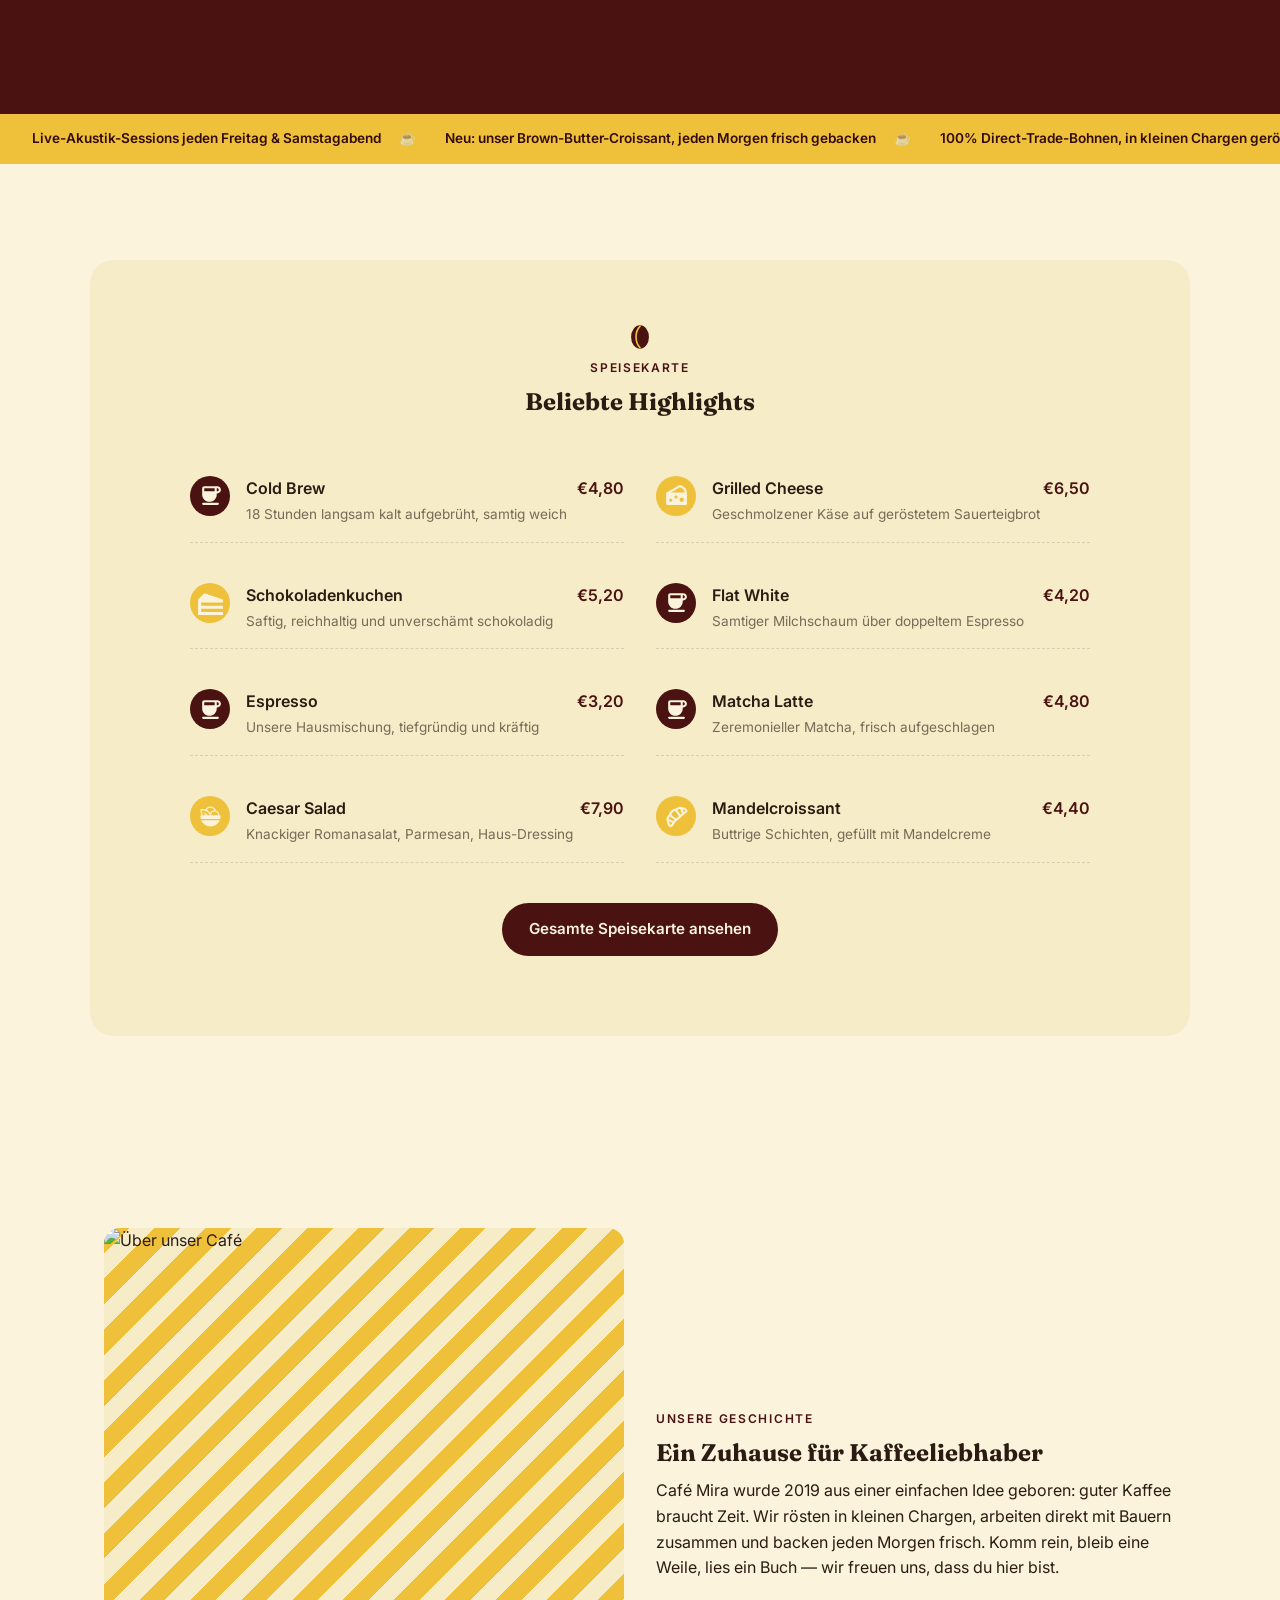
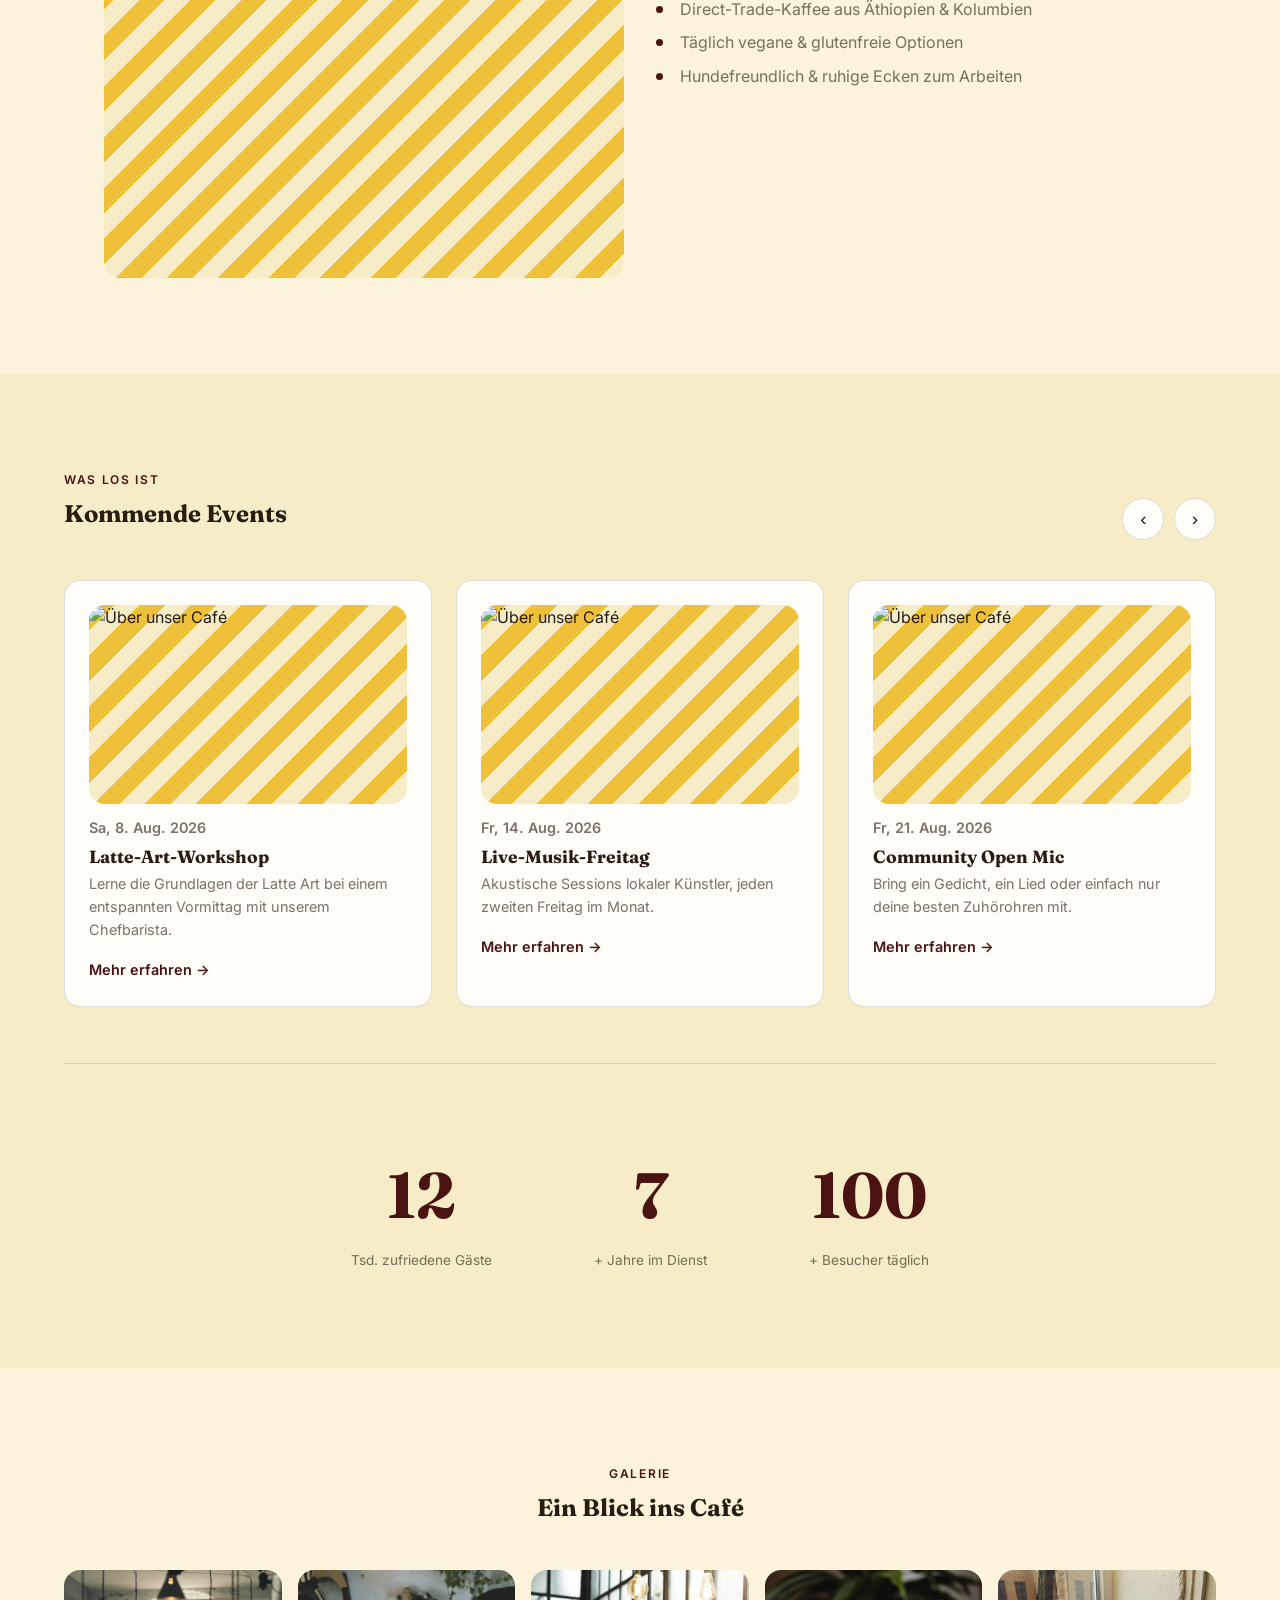
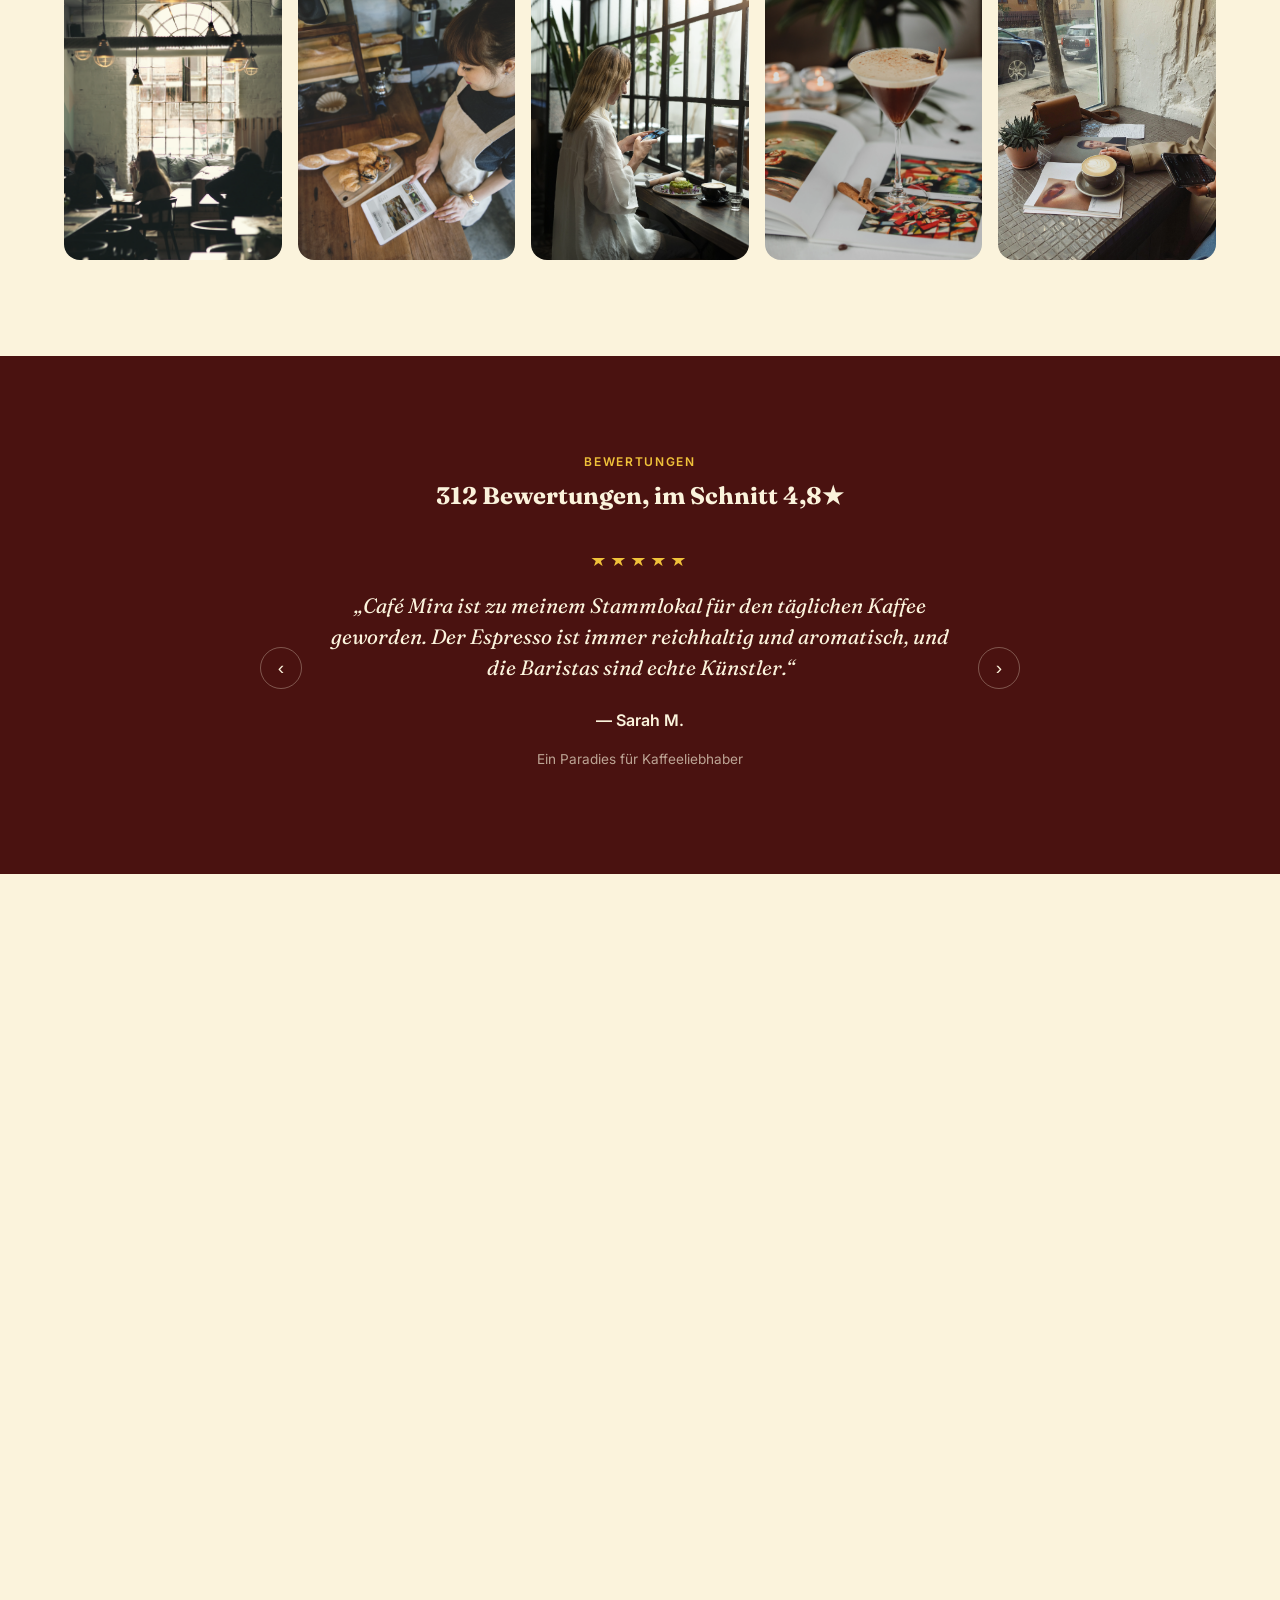
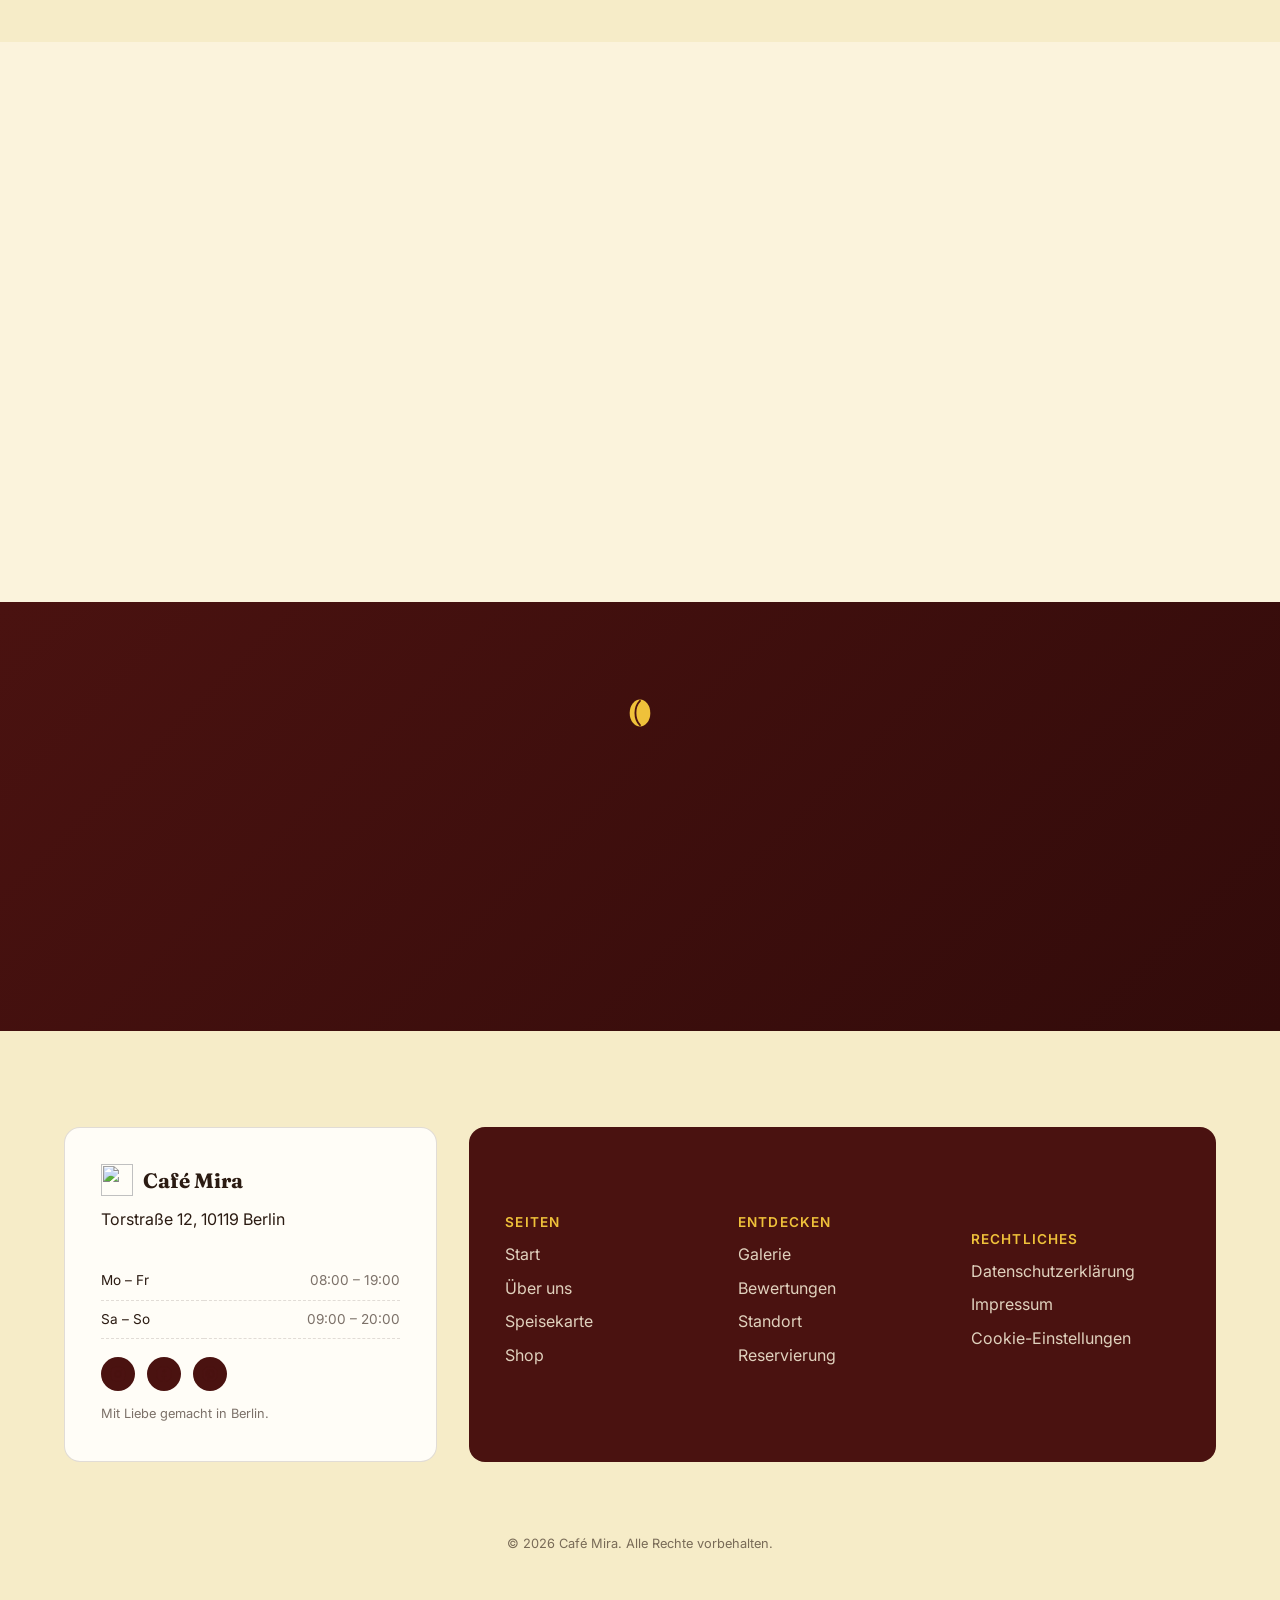
==== commit 8ae42576: "Replace inside1.jpg with coffee-machine image in discover section Co-Authored-By: Claude Sonnet 5.5 " ====
--- a/de/index.html
+++ b/de/index.html
@@ -343,7 +343,7 @@
 <!-- Discover our coffee -->
 <section class="discover">
   <a href="https://www.google.com/maps/place/Caf%C3%A9+Mira/data=!4m2!3m1!1s0x0:0xeabbf9cbfc2d0c7b?sa=X&ved=1t:2428&ictx=111" target="_blank" rel="noopener" class="discover__media reveal" aria-label="Café Mira auf Google Maps öffnen">
-    <img src="../images/inside1.jpg" alt="Standort von Café Mira" style="width:100%;height:100%;object-fit:cover;display:block;">
+    <img src="../images/compressed/coffee-machine%20(1).webp" alt="Standort von Café Mira" style="width:100%;height:100%;object-fit:cover;display:block;">
   </a>
   <div class="discover__text">
     <p class="eyebrow reveal">Hinter der Theke</p>
--- a/css/style.css
+++ b/css/style.css
@@ -371,11 +371,11 @@
 
 .stats{
   display:flex;flex-wrap:wrap;justify-content:center;gap:clamp(4rem,8vw,8rem);
-  max-width:1200px;margin:3.5rem auto 0;padding-top:10rem;border-top:1px solid var(--border);
+  max-width:1200px;margin:3.5rem auto 0;padding-top:80px;border-top:1px solid var(--border);
 }
 .stats__item{text-align:center;}
-.stats__item strong{display:block;font-family:var(--font-h);font-size:2rem;color:var(--maroon);}
-.stats__counter{display:block;font-family:var(--font-h);font-size:2rem;color:var(--maroon);}
+.stats__item strong{display:block;font-family:var(--font-h);font-size:4rem;color:var(--maroon);}
+.stats__counter{display:block;font-family:var(--font-h);font-size:4rem;color:var(--maroon);}
 .stats__counter.animate{animation:countUp 2.5s ease-out forwards;}
 @keyframes countUp{from{content:'0';}to{content:attr(data-target);}}
 .stats__item span{font-size:.85rem;color:var(--muted);}
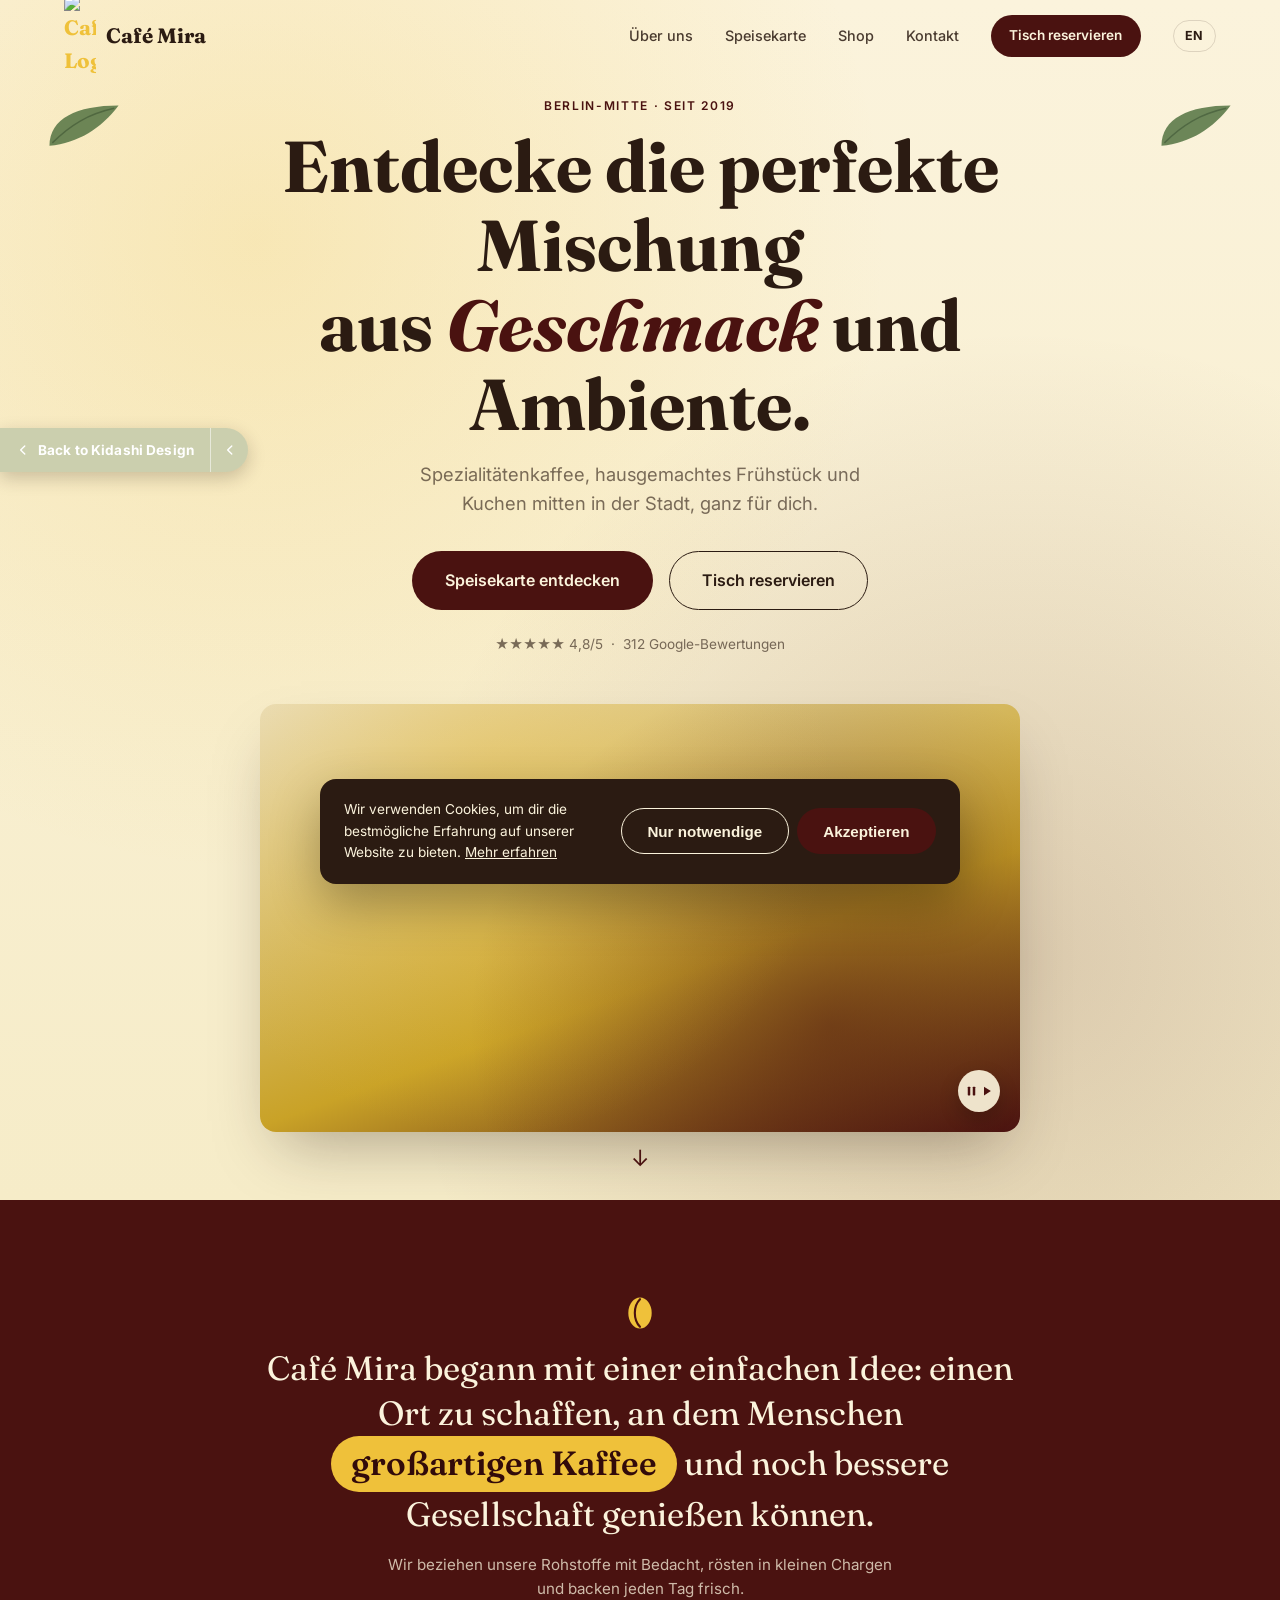
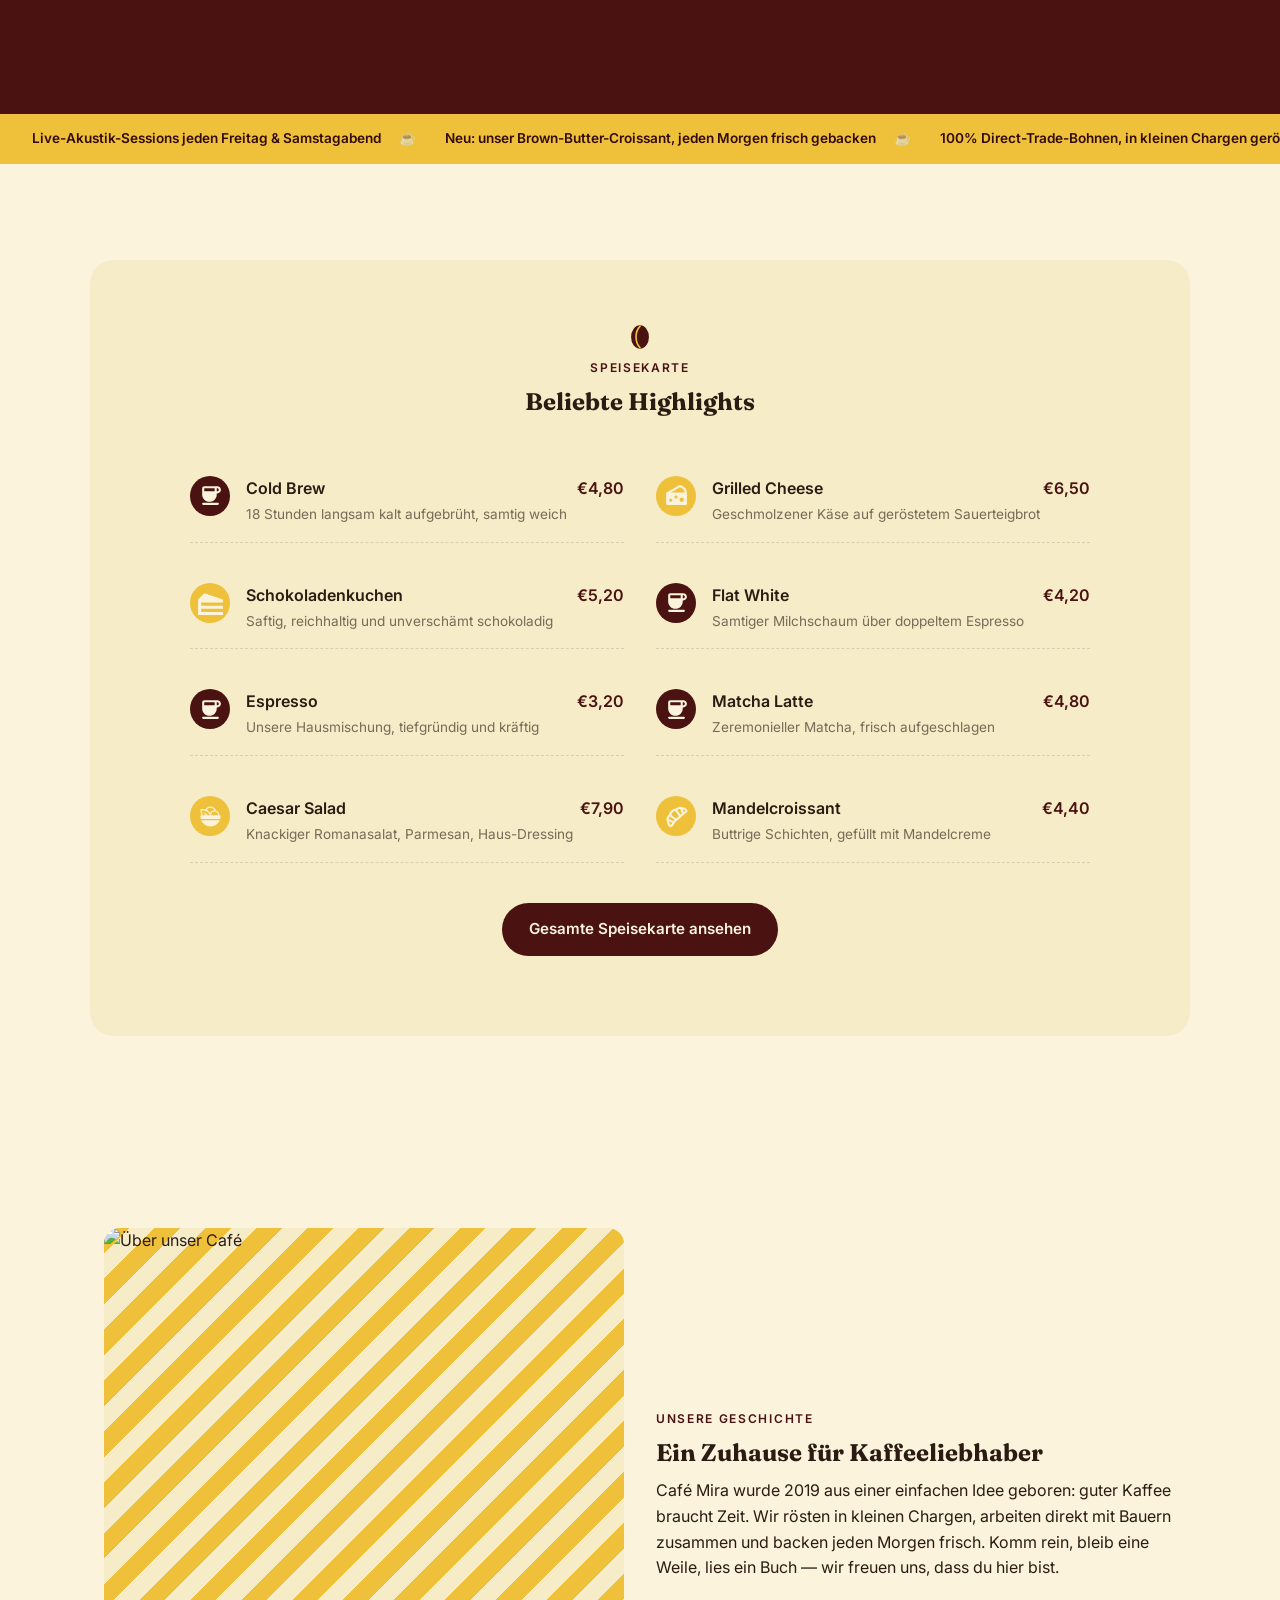
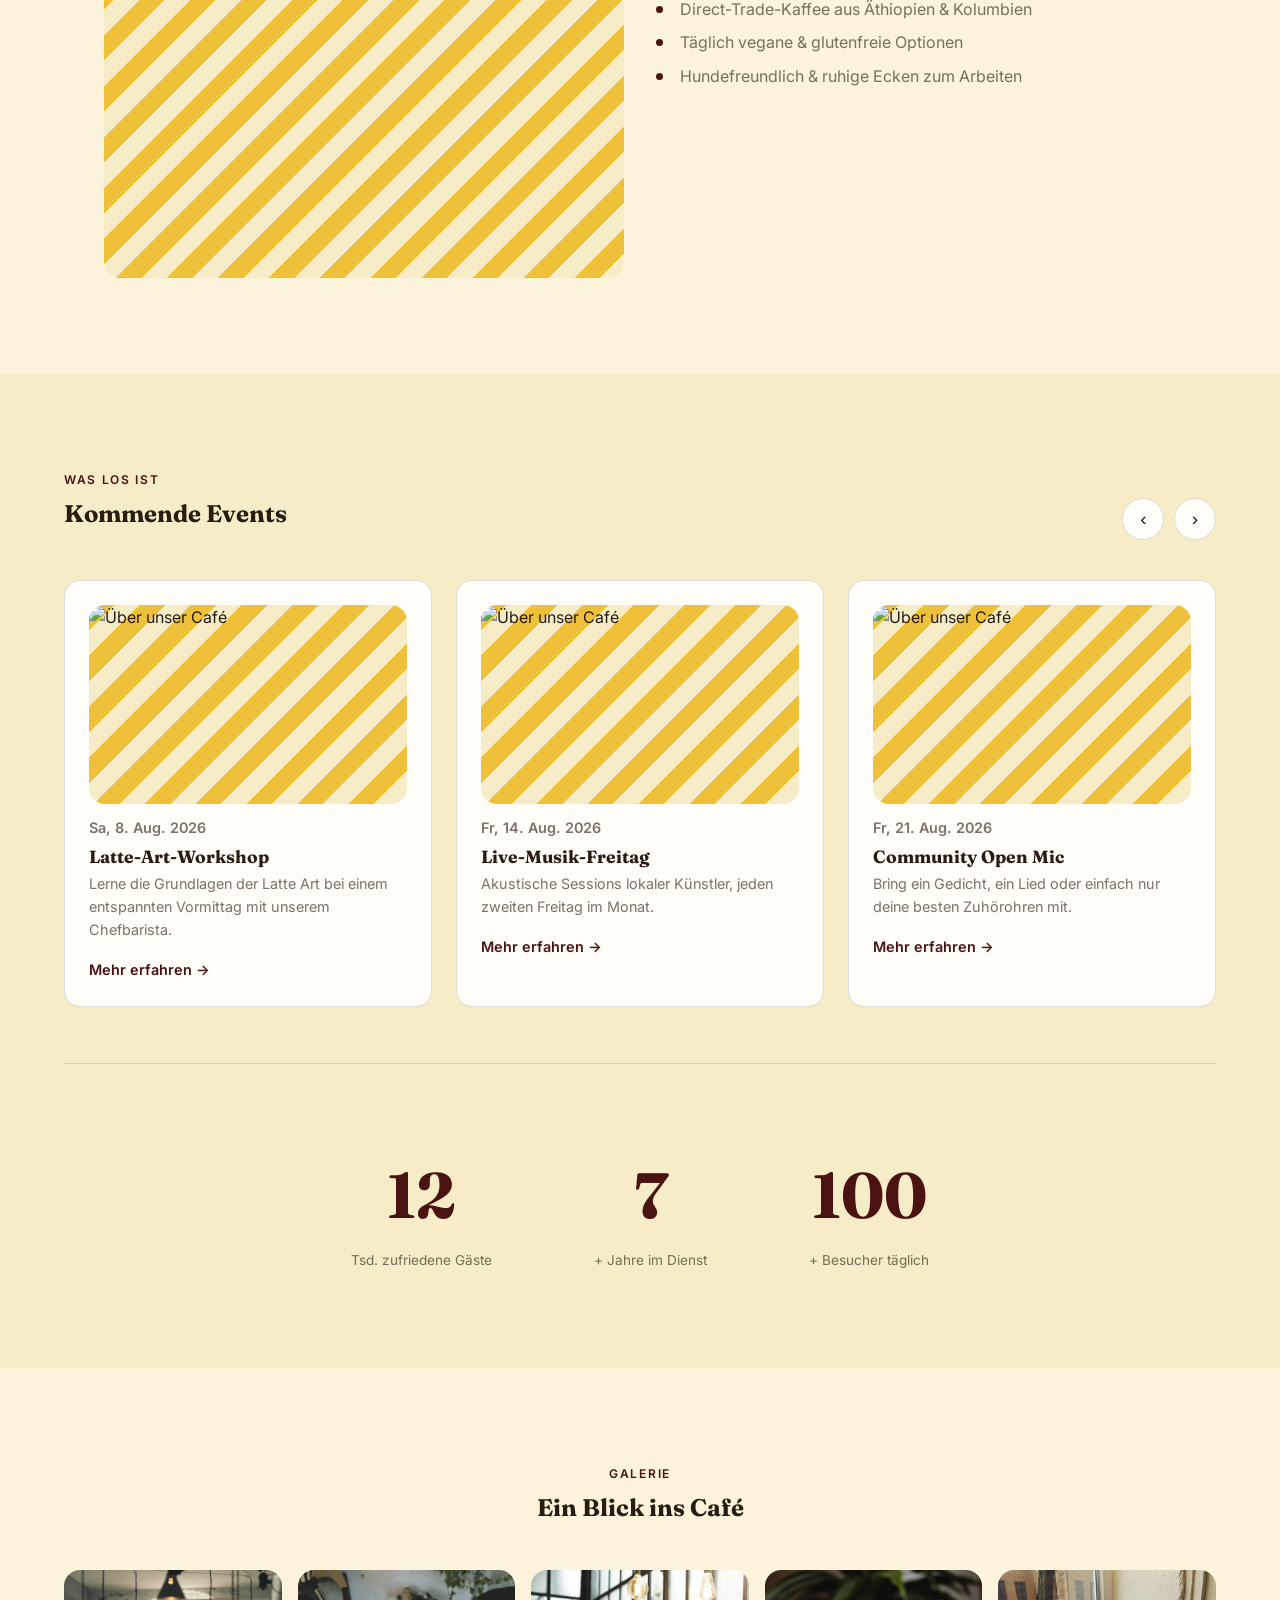
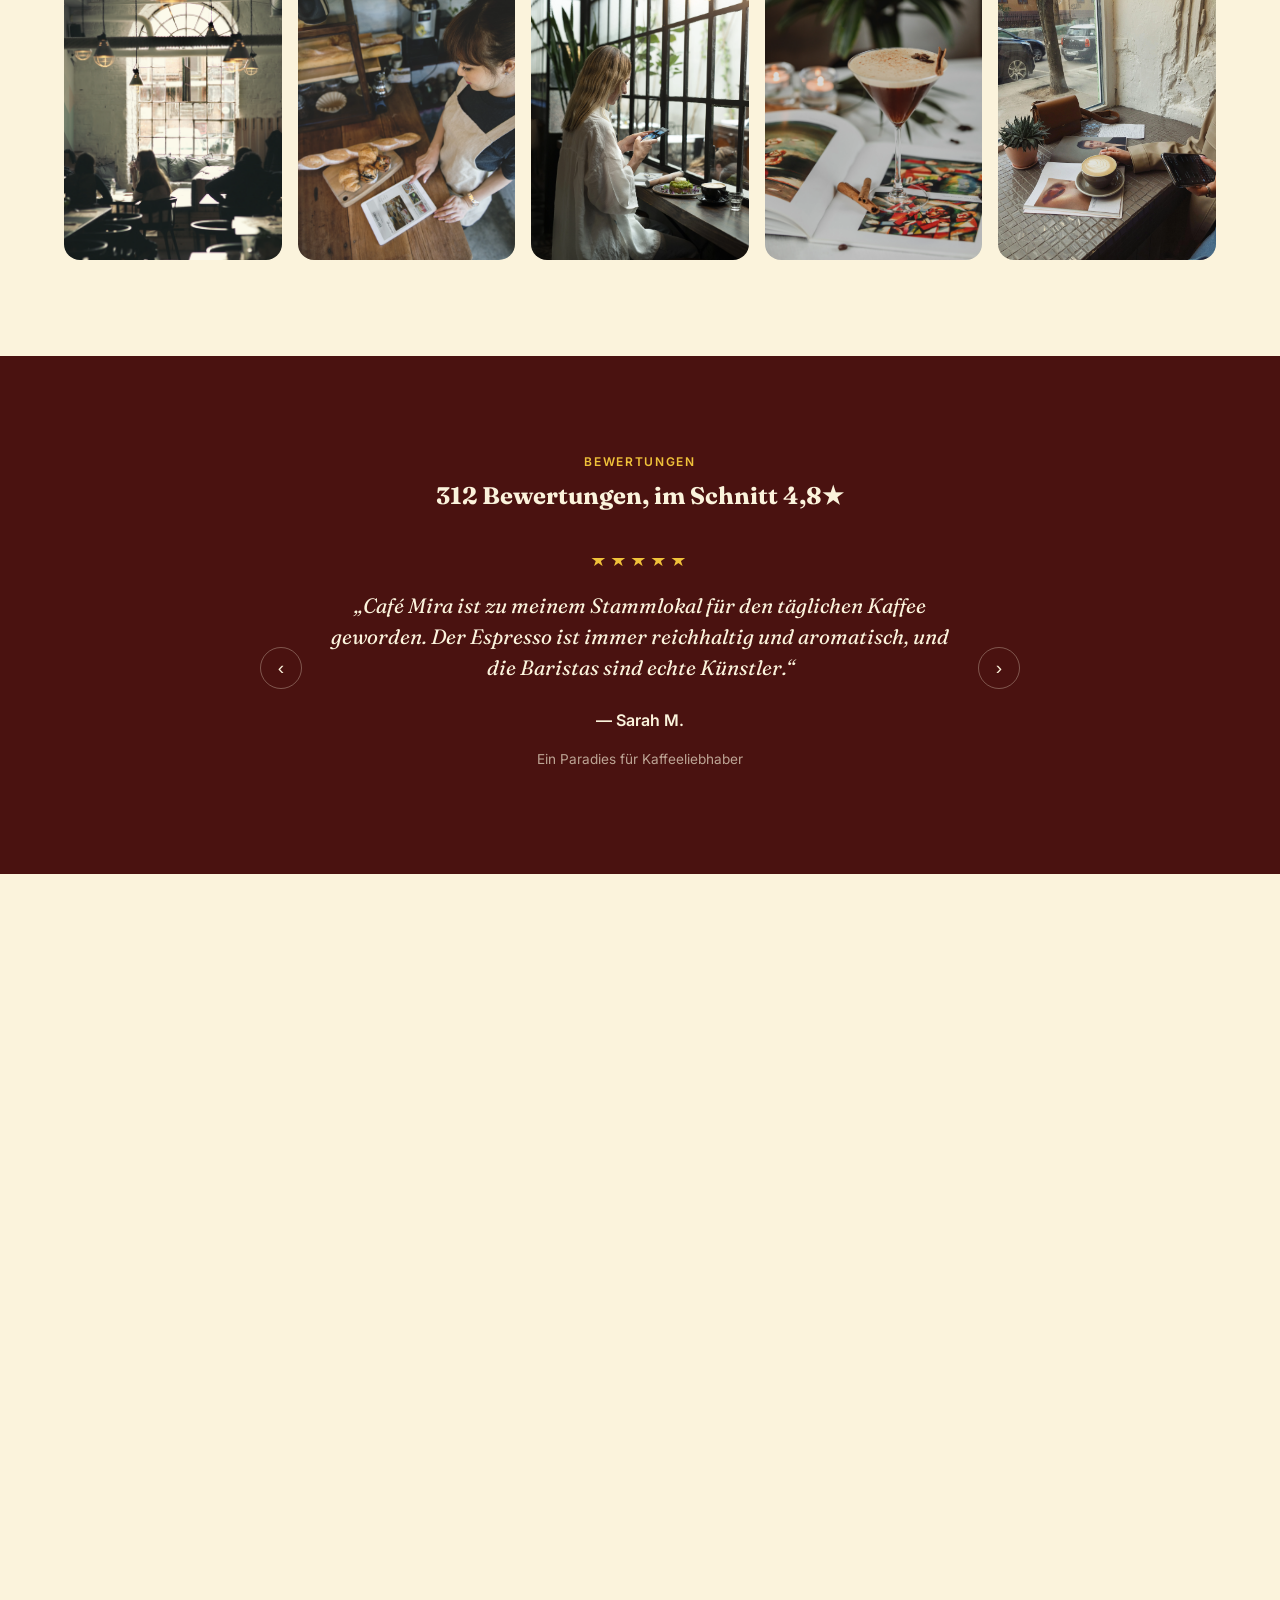
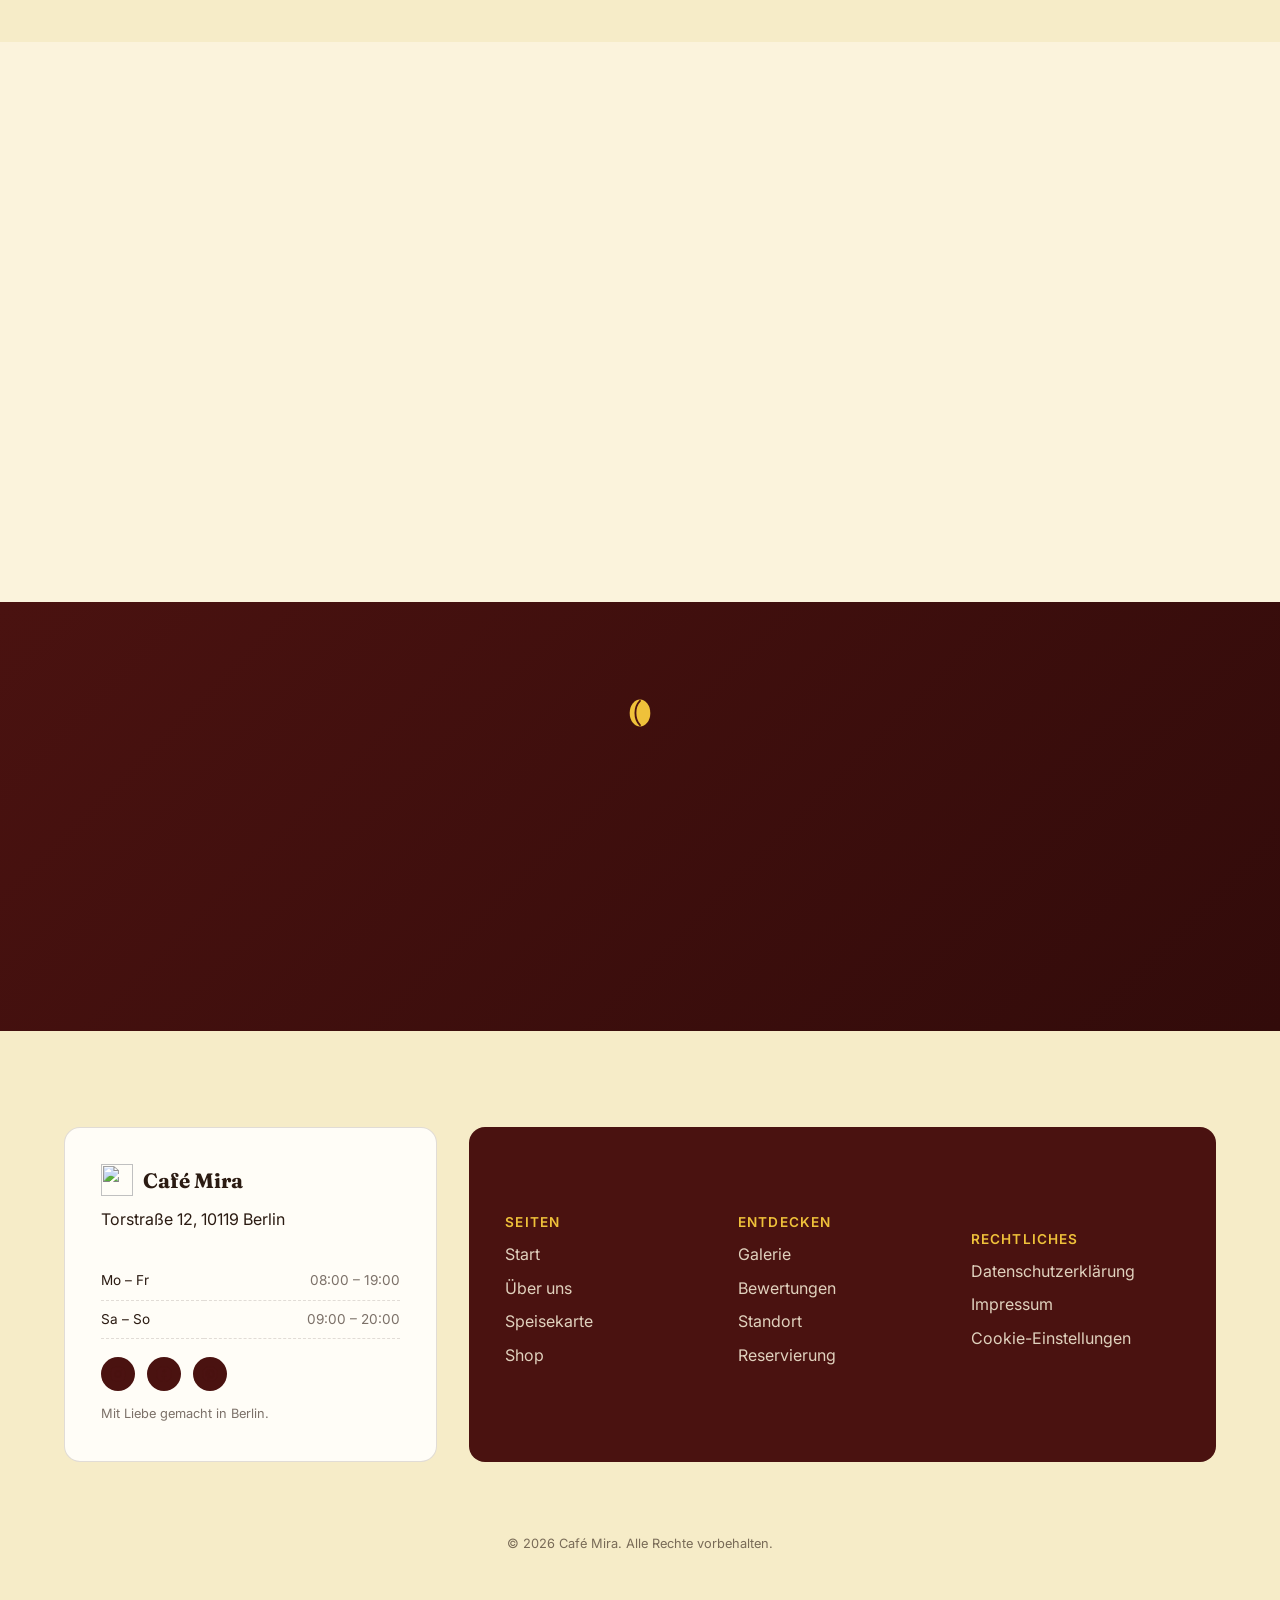
==== commit 0c9835ff: "Make the Back to Kidashi Design tab collapsible The sticky tab took up too much room on small screen" ====
--- a/de/index.html
+++ b/de/index.html
@@ -63,7 +63,7 @@
 </script>
 </head>
 <body>
-<a class="kidashi-tab" href="https://www.kidashidesign.com/"><svg class="kidashi-tab__icon" viewBox="0 0 24 24" width="16" height="16" aria-hidden="true" focusable="false"><path d="M15 5l-7 7 7 7" fill="none" stroke="currentColor" stroke-width="2.4" stroke-linecap="round" stroke-linejoin="round"></path></svg><span class="kidashi-tab__label">Back to Kidashi Design</span></a>
+<div class="kidashi-tab" id="kidashiTab"><a class="kidashi-tab__link" id="kidashiTabLink" href="https://www.kidashidesign.com/"><svg class="kidashi-tab__icon" viewBox="0 0 24 24" width="16" height="16" aria-hidden="true" focusable="false"><path d="M15 5l-7 7 7 7" fill="none" stroke="currentColor" stroke-width="2.4" stroke-linecap="round" stroke-linejoin="round"></path></svg><span class="kidashi-tab__label">Back to Kidashi Design</span></a><button class="kidashi-tab__toggle" id="kidashiTabToggle" type="button" aria-controls="kidashiTabLink" aria-expanded="true" aria-label="Kidashi-Design-Button ausblenden" data-label-hide="Kidashi-Design-Button ausblenden" data-label-show="Kidashi-Design-Button einblenden" hidden><svg viewBox="0 0 24 24" width="14" height="14" aria-hidden="true" focusable="false"><path d="M15 5l-7 7 7 7" fill="none" stroke="currentColor" stroke-width="2.4" stroke-linecap="round" stroke-linejoin="round"></path></svg></button></div>
 
 <!-- Cookie consent (GDPR / EU market) -->
 <div class="cookie-banner" id="cookieBanner" role="dialog" aria-live="polite" aria-label="Cookie-Hinweis">
--- a/css/style.css
+++ b/css/style.css
@@ -652,18 +652,17 @@
   .footer__card--maroon{grid-template-columns:1fr;}
 }
 
-/* Kidashi Design – sticky side tab */
+/* Kidashi Design – sticky side tab (collapsible) */
 .kidashi-tab{
+  --kt-dur:0s;
   position:fixed;
   left:0;
   top:50%;
   transform:translateY(-50%);
   z-index:9999;
   display:flex;
-  align-items:center;
-  gap:.5rem;
+  align-items:stretch;
   min-height:44px;
-  padding:.8rem 1.3rem .8rem 1rem;
   background:#CBCFAE;
   color:#fff;
   font-family:var(--font-b);
@@ -672,18 +671,20 @@
   line-height:1.1;
   letter-spacing:.01em;
   white-space:nowrap;
-  text-decoration:none;
   border-radius:0 999px 999px 0;
   box-shadow:0 6px 18px rgba(43,27,18,.22);
-  transition:background-color .25s ease;
-}
-.kidashi-tab:hover,
-.kidashi-tab:focus-visible{
-  background:#B4B993;
-}
-.kidashi-tab:focus-visible{
-  outline:2px solid #fff;
-  outline-offset:2px;
+  overflow:hidden;
+}
+.kidashi-tab.is-ready{--kt-dur:.3s;}
+.kidashi-tab__link{
+  display:flex;
+  align-items:center;
+  gap:.5rem;
+  max-width:16rem;
+  padding:.8rem 1rem;
+  color:inherit;
+  text-decoration:none;
+  transition:max-width var(--kt-dur) ease,padding var(--kt-dur) ease,opacity var(--kt-dur) ease,background-color .25s ease;
 }
 .kidashi-tab__icon{
   display:block;
@@ -691,11 +692,53 @@
   width:14px;
   height:14px;
 }
+.kidashi-tab__toggle{
+  flex:none;
+  display:flex;
+  align-items:center;
+  justify-content:center;
+  width:2.4rem;
+  padding:0;
+  border:0;
+  border-left:1px solid rgba(255,255,255,.55);
+  background:transparent;
+  color:inherit;
+  cursor:pointer;
+  transition:background-color .25s ease;
+}
+.kidashi-tab__toggle[hidden]{display:none;}
+.kidashi-tab__toggle svg{
+  display:block;
+  transition:transform var(--kt-dur) ease;
+}
+.kidashi-tab__link:hover,
+.kidashi-tab__link:focus-visible,
+.kidashi-tab__toggle:hover,
+.kidashi-tab__toggle:focus-visible{
+  background:#B4B993;
+}
+.kidashi-tab__link:focus-visible,
+.kidashi-tab__toggle:focus-visible{
+  outline:2px solid #fff;
+  outline-offset:-4px;
+}
+.kidashi-tab.is-collapsed .kidashi-tab__link{
+  max-width:0;
+  padding-left:0;
+  padding-right:0;
+  opacity:0;
+  visibility:hidden;
+  transition:max-width var(--kt-dur) ease,padding var(--kt-dur) ease,opacity var(--kt-dur) ease,visibility 0s linear var(--kt-dur);
+}
+.kidashi-tab.is-collapsed .kidashi-tab__toggle{border-left-color:transparent;}
+.kidashi-tab.is-collapsed .kidashi-tab__toggle svg{transform:rotate(180deg);}
 @media(max-width:640px){
-  .kidashi-tab{
-    padding:.65rem 1rem .65rem .75rem;
-    font-size:.72rem;
-    gap:.35rem;
-  }
+  .kidashi-tab{font-size:.72rem;}
+  .kidashi-tab__link{gap:.35rem;padding:.65rem .75rem;}
   .kidashi-tab__icon{width:12px;height:12px;}
-}
+  .kidashi-tab__toggle{width:2rem;}
+  .kidashi-tab__toggle svg{width:12px;height:12px;}
+}
+@media(prefers-reduced-motion:reduce){
+  .kidashi-tab.is-ready{--kt-dur:0s;}
+}
